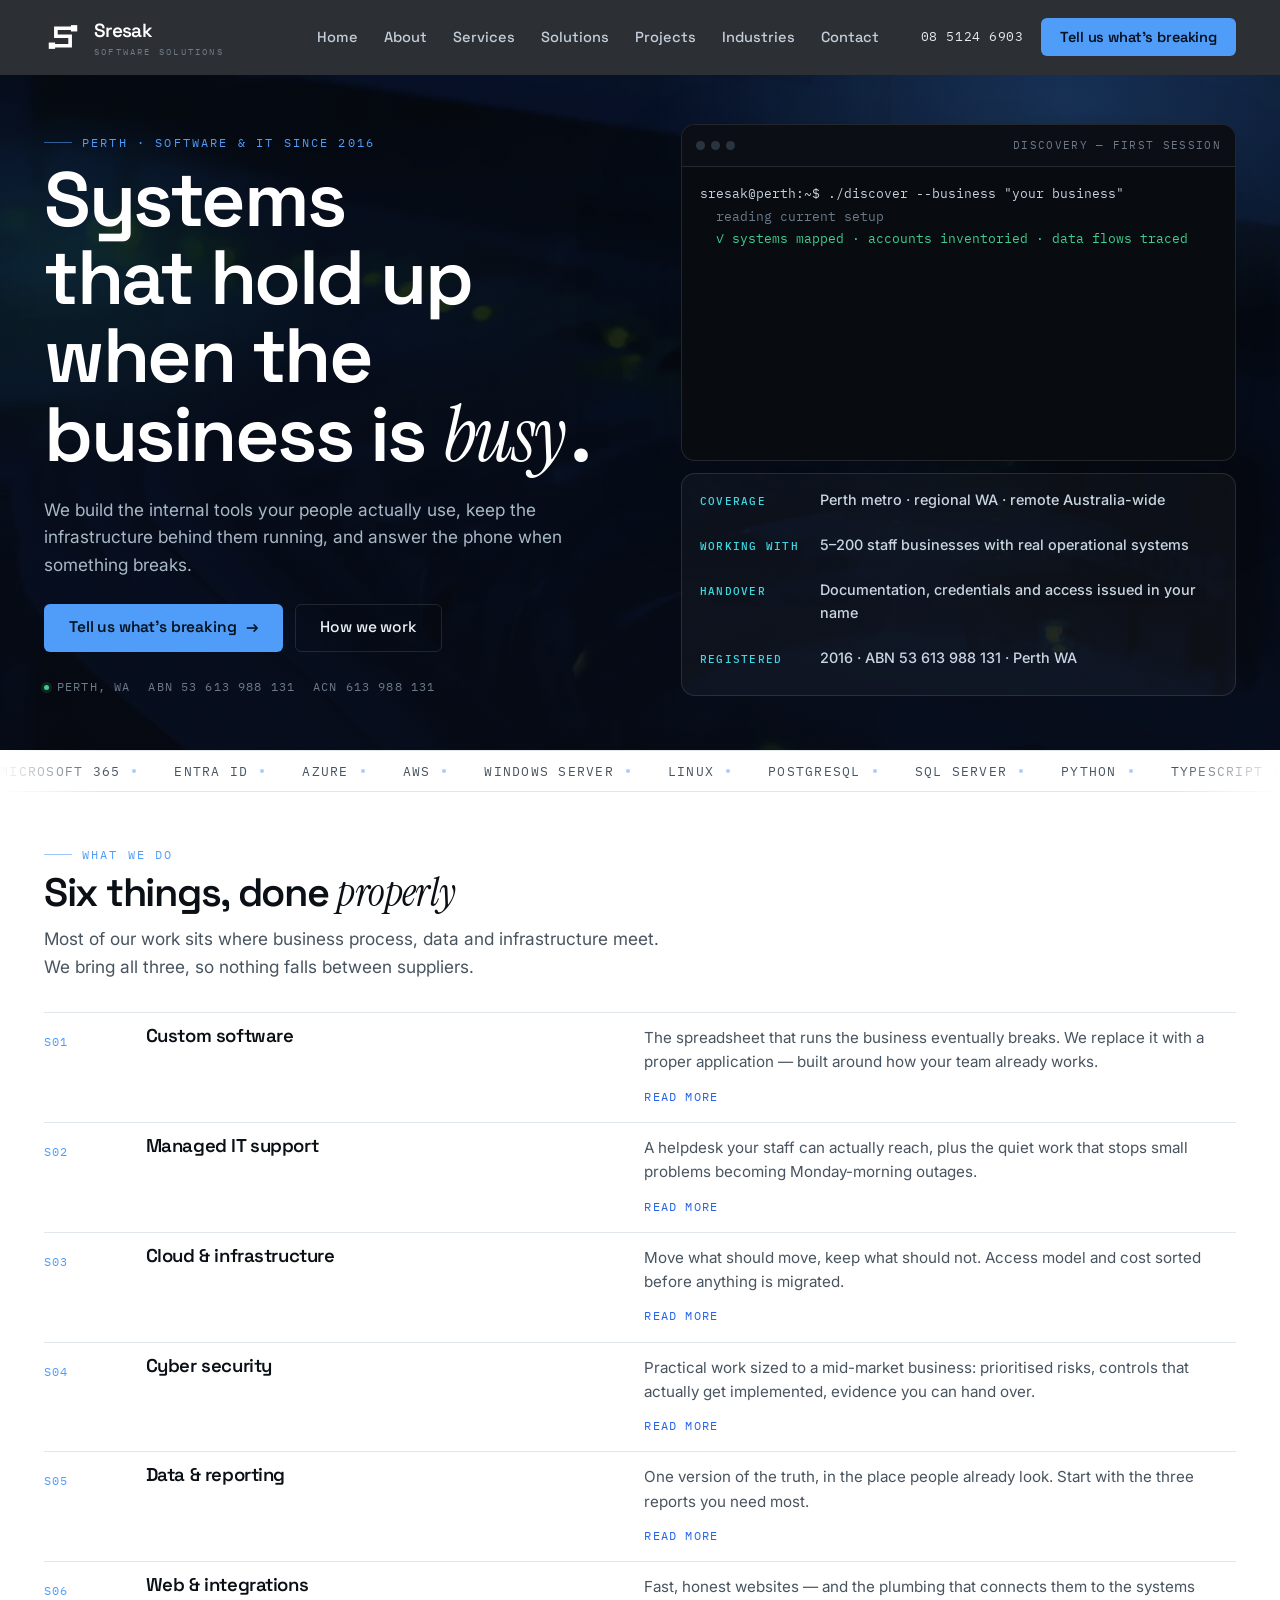
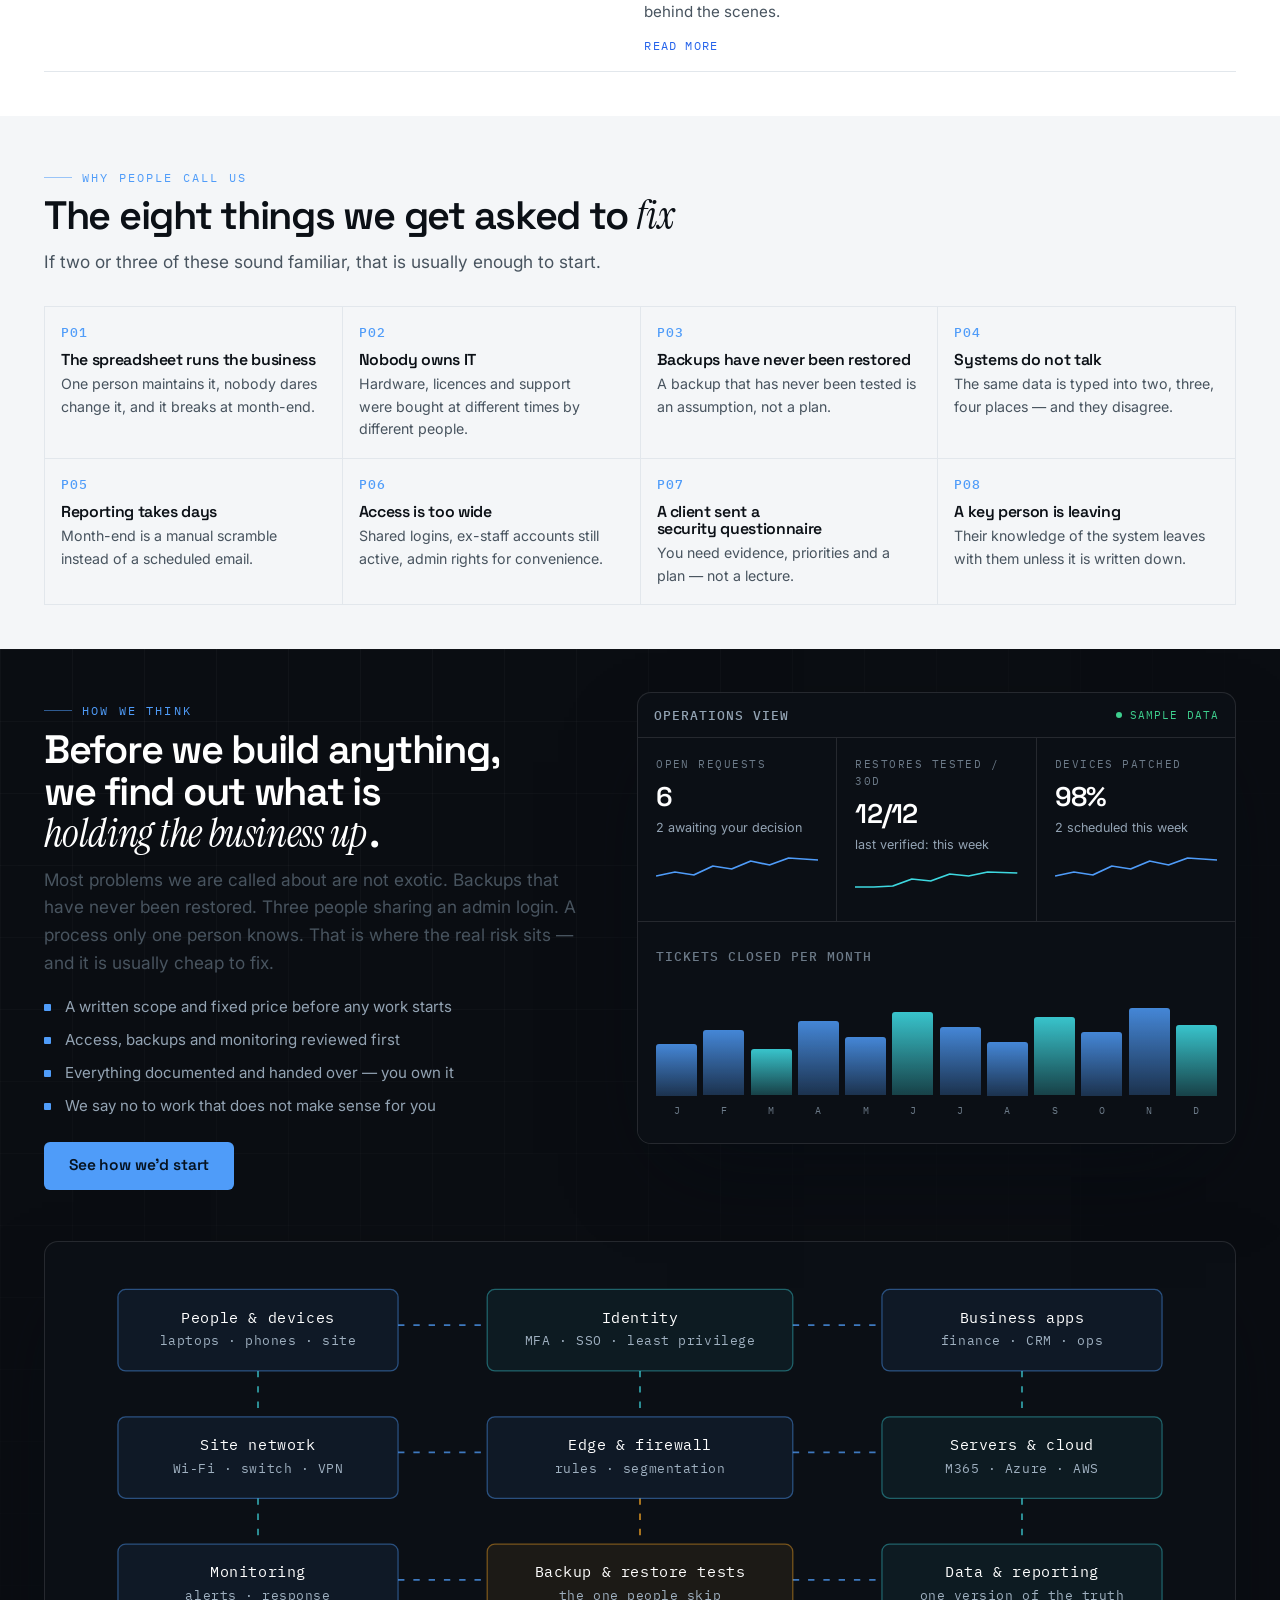
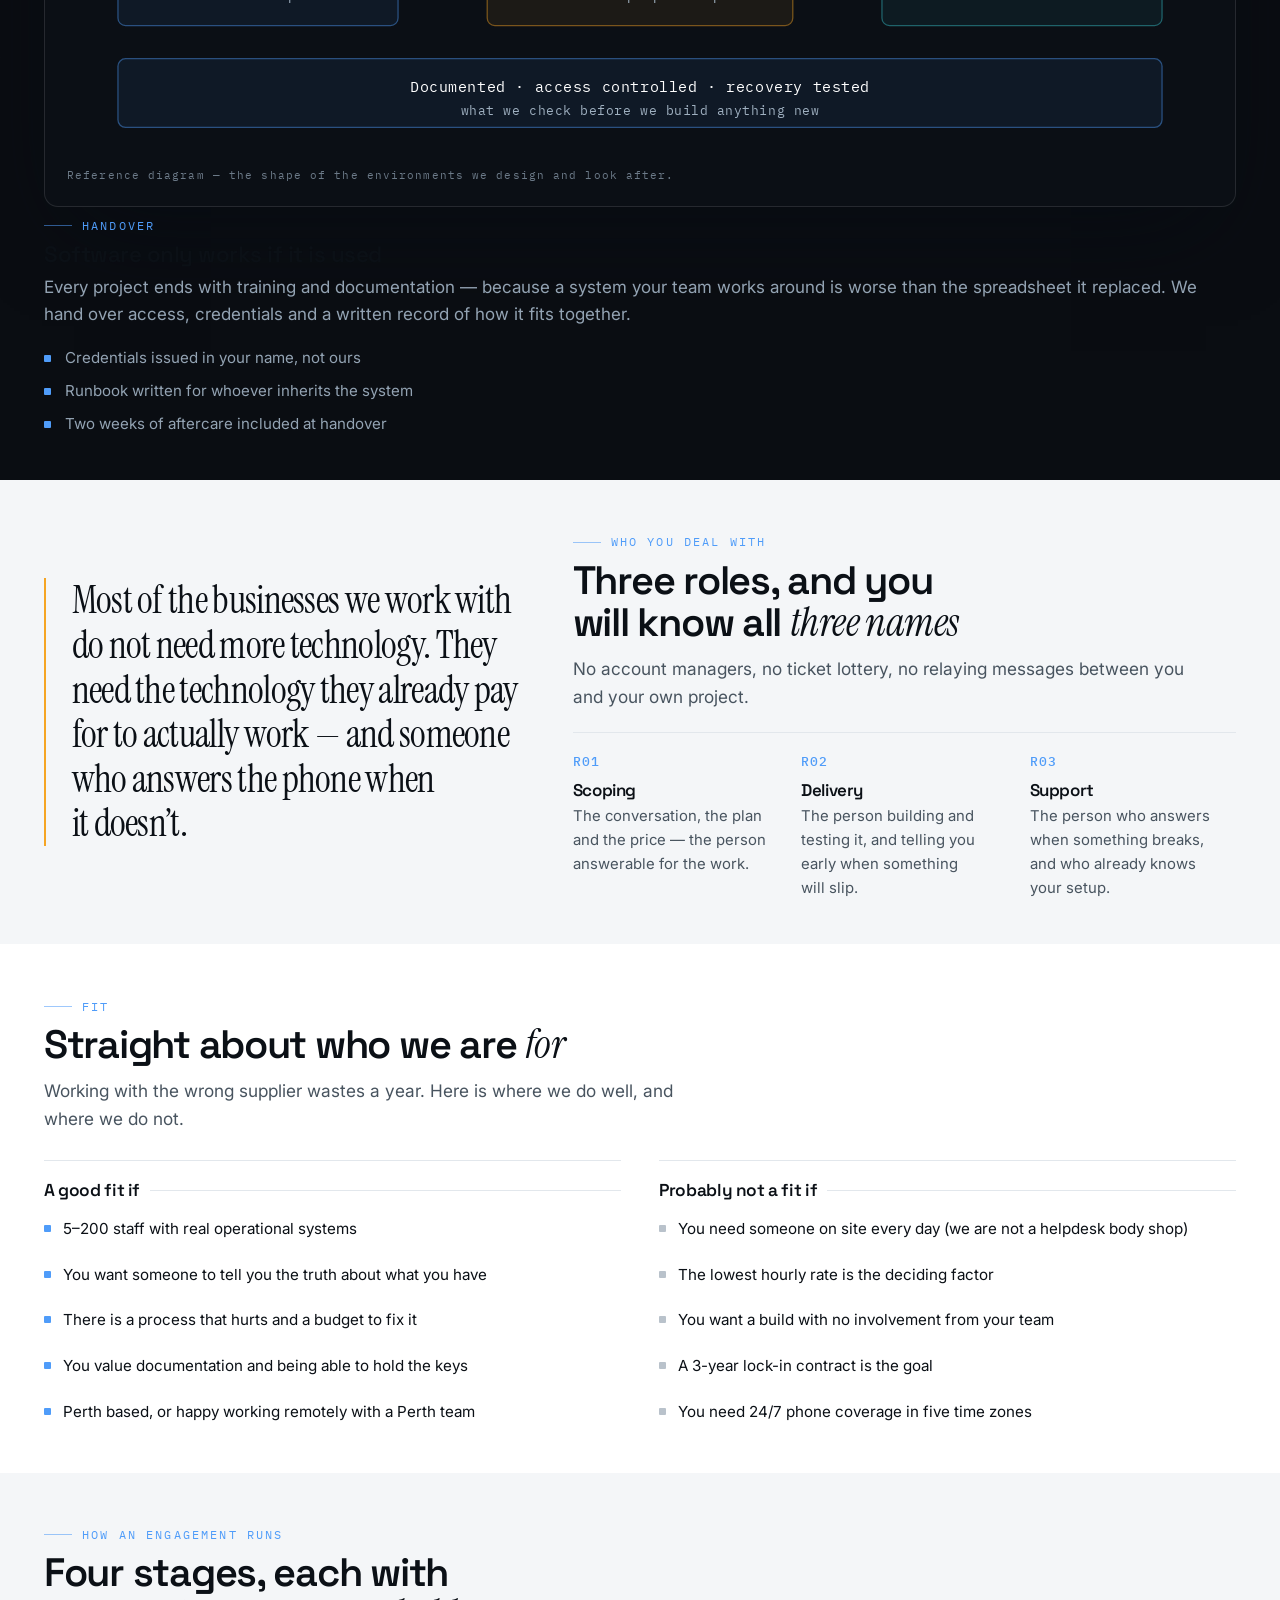
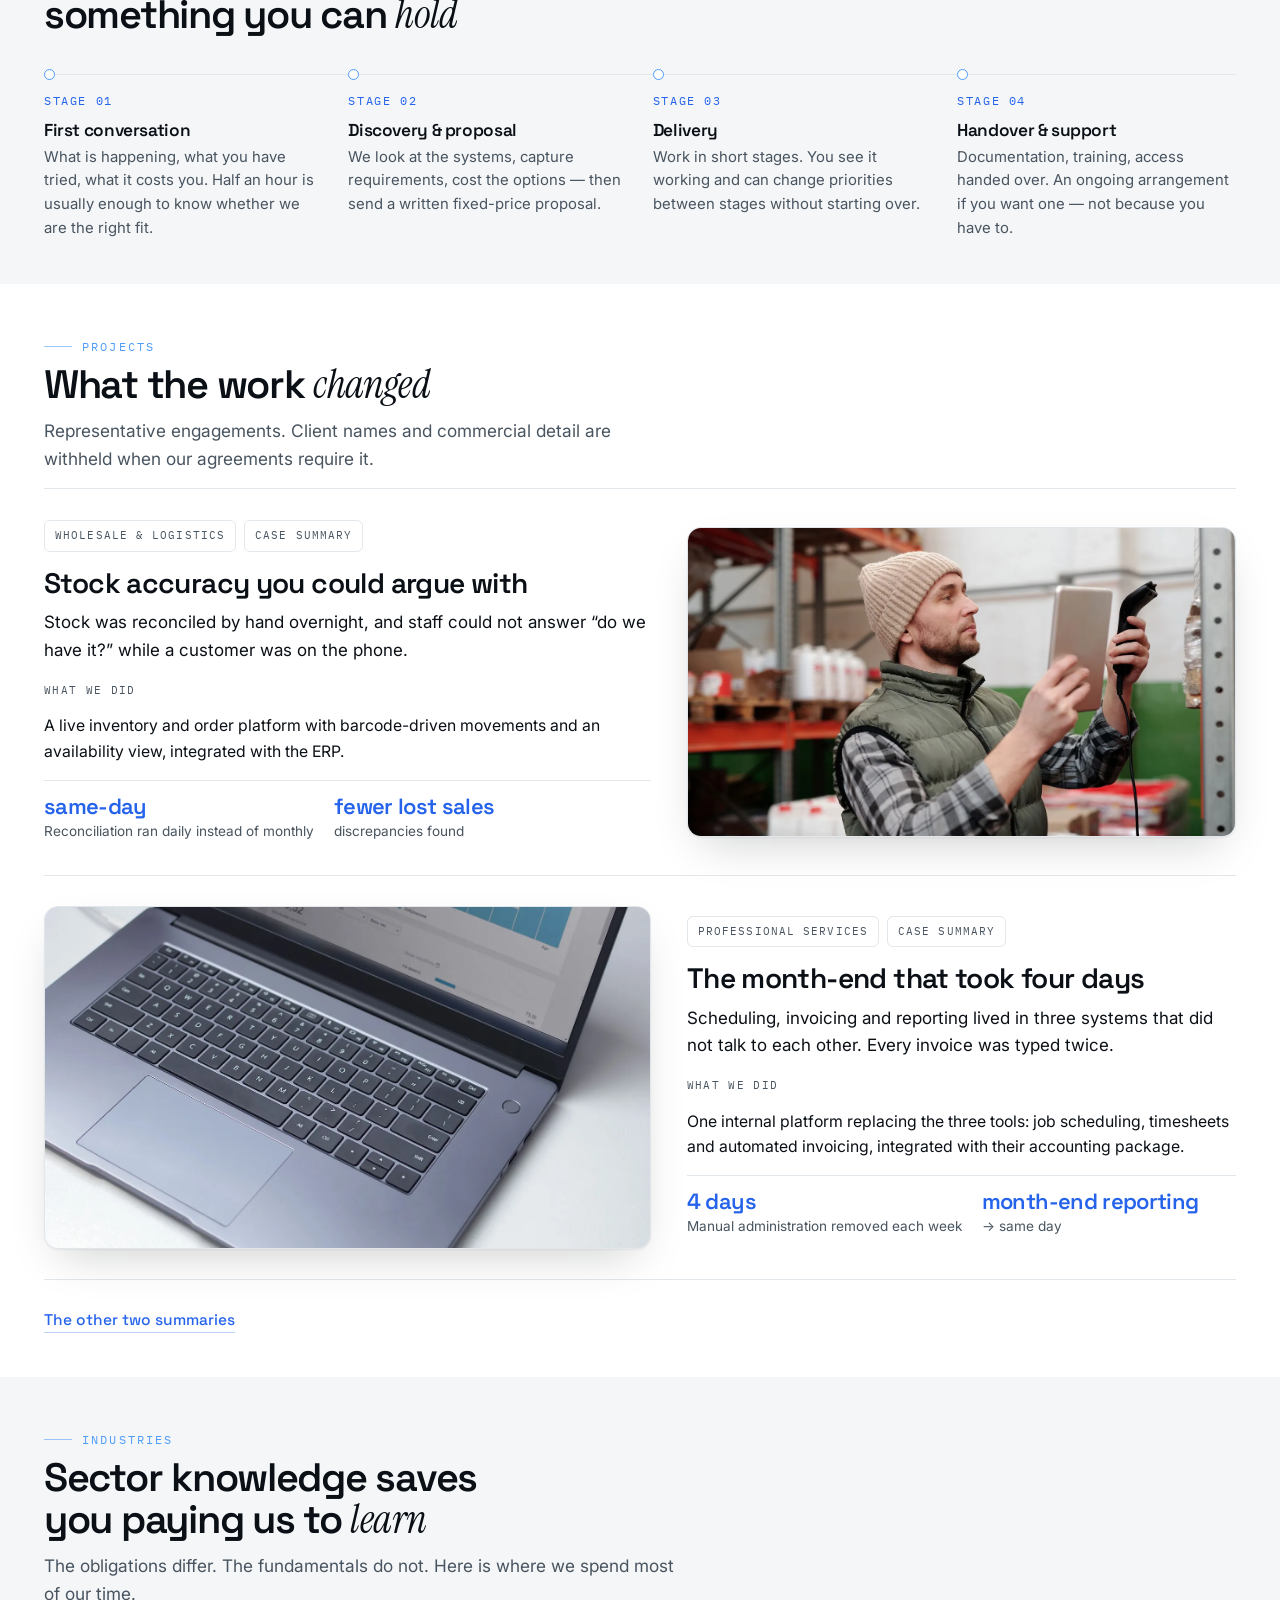
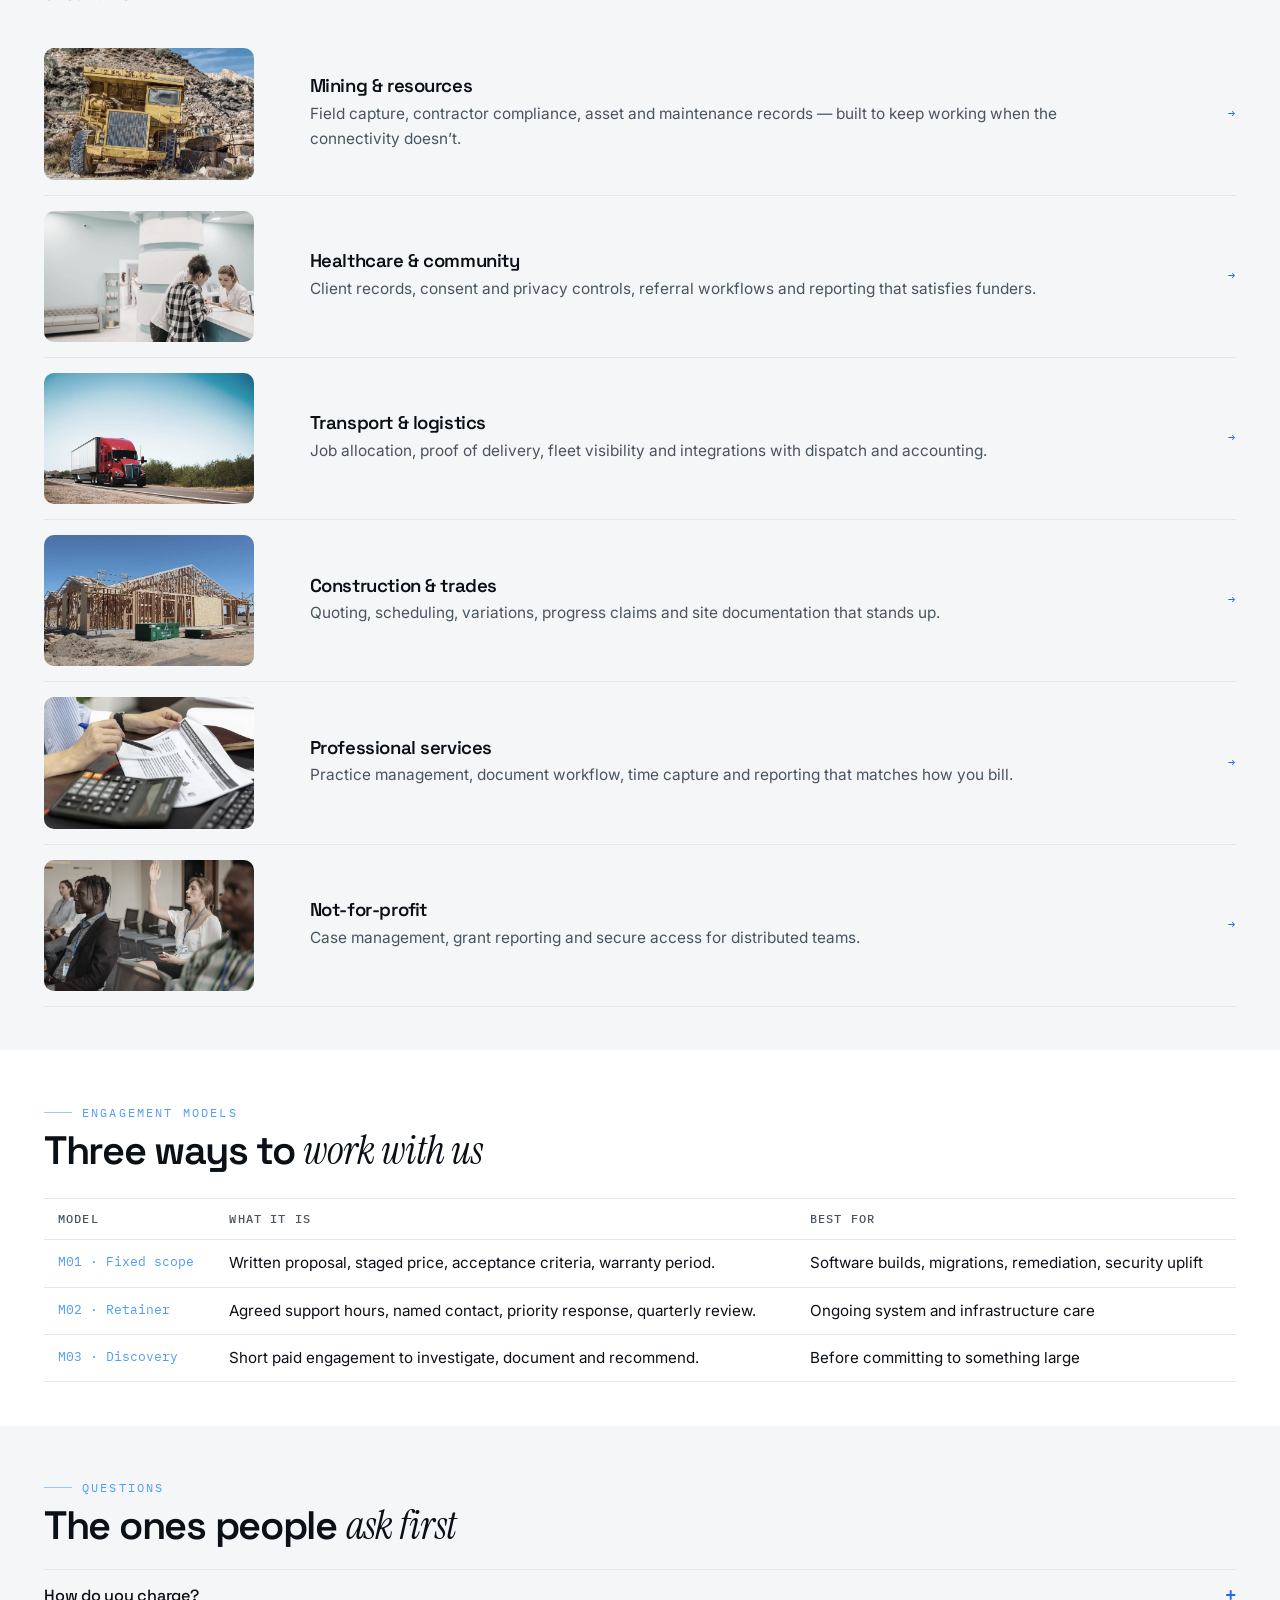
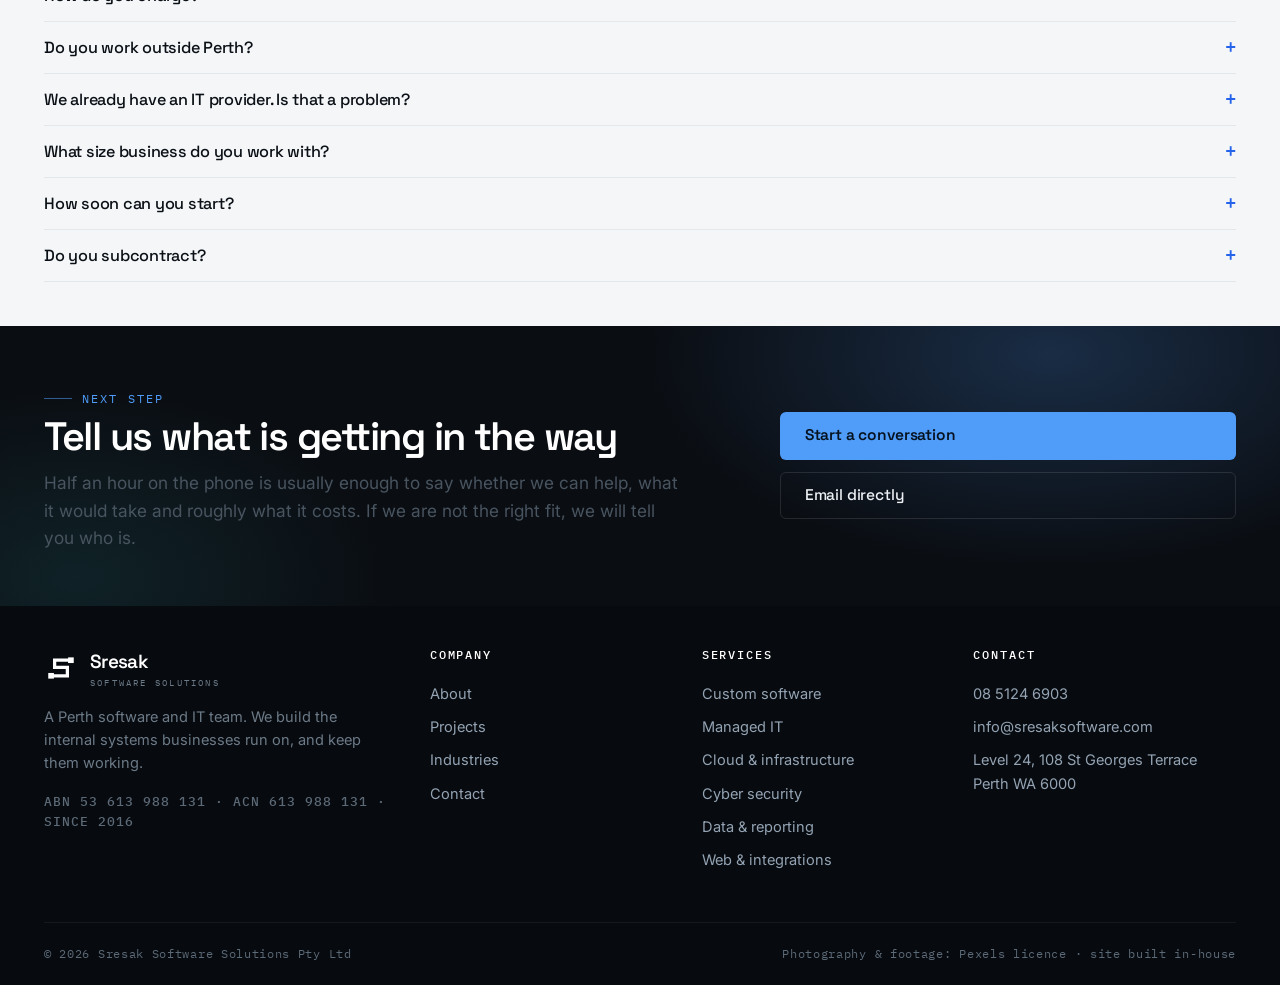
==== index.html @ f8604630 "v5: no repeated photography anywhere - 11 new Pexels photos so the Home page has its own set (cases " ====
<!DOCTYPE html>
<html lang="en-AU">
<head>
<meta charset="utf-8">
<meta name="viewport" content="width=device-width,initial-scale=1">
<title>Sresak Software Solutions | Software, IT & Cloud for Perth Businesses</title>
<meta name="description" content="Perth software and IT team. We build the internal tools businesses actually use, keep the infrastructure behind them running, and answer the phone when it breaks.">
<link rel="canonical" href="https://sresaksoftware.com/">
<meta name="theme-color" content="#0A0D12">
<meta property="og:type" content="website">
<meta property="og:site_name" content="Sresak Software Solutions">
<meta property="og:title" content="Sresak Software Solutions | Software, IT & Cloud for Perth Businesses">
<meta property="og:description" content="Perth software and IT team. We build the internal tools businesses actually use, keep the infrastructure behind them running, and answer the phone when it breaks.">
<meta property="og:url" content="https://sresaksoftware.com/">
<meta property="og:image" content="https://sresaksoftware.com/assets/img/hero.jpg">
<meta name="twitter:card" content="summary_large_image">
<link rel="icon" href="/favicon.svg" type="image/svg+xml">
<link rel="apple-touch-icon" href="/favicon.svg">
<noscript><style>.reveal{opacity:1!important;transform:none!important}</style></noscript>
<link rel="preconnect" href="https://fonts.googleapis.com">
<link rel="preconnect" href="https://fonts.gstatic.com" crossorigin>
<link href="https://fonts.googleapis.com/css2?family=Instrument+Serif:ital@0;1&family=Space+Grotesk:wght@500;600&family=Inter:wght@400;500;600&family=IBM+Plex+Mono:wght@400;500&display=swap" rel="stylesheet">
<link rel="stylesheet" href="/assets/css/site.css">
<script type="application/ld+json">
{"@context":"https://schema.org","@type":"ProfessionalService","name":"Sresak Software Solutions","url":"https://sresaksoftware.com",
"email":"info@sresaksoftware.com","telephone":"+61851246903","areaServed":"Perth, Western Australia",
"address":{"@type":"PostalAddress","streetAddress":"Level 24, 108 St Georges Terrace","addressLocality":"Perth",
"addressRegion":"WA","postalCode":"6000","addressCountry":"AU"},
"identifier":"ABN 53 613 988 131","foundingDate":"2016","description":"Perth software and IT team. We build the internal tools businesses actually use, keep the infrastructure behind them running, and answer the phone when it breaks."}
</script>
</head>
<body>
<a class="skip" href="#main">Skip to content</a>
<header class="hdr">
  <div class="wrap hdr__bar">
    <a class="brand" href="/" aria-label="Sresak Software Solutions — home">
      <svg width="38" height="38" viewBox="0 0 48 48" aria-hidden="true" class="" style="color:#fff" xmlns="http://www.w3.org/2000/svg"><path d="M38 13H15V23H33V35H10" fill="none" stroke="currentColor" stroke-width="4.6" stroke-linecap="square"/><rect x="34" y="9" width="8" height="8" fill="currentColor"/><rect x="6" y="31" width="8" height="8" fill="currentColor"/></svg>
      <span class="brand__words"><span class="brand__name">Sresak</span><span class="brand__tag">SOFTWARE&nbsp;SOLUTIONS</span></span>
    </a>
    <nav class="nav" aria-label="Primary">
      <a href="/index.html">Home</a><a href="/about.html">About</a><a href="/services.html">Services</a><a href="/solutions.html">Solutions</a><a href="/projects.html">Projects</a><a href="/industries.html">Industries</a><a href="/contact.html">Contact</a>
    </nav>
    <div class="hdr__cta">
      <a class="hdr__phone" href="tel:+61851246903">08 5124 6903</a>
      <a class="btn btn--primary btn--sm" href="/contact.html">Tell us what's breaking</a>
      <button class="burger" type="button" aria-label="Menu" aria-expanded="false"><i></i></button>
    </div>
  </div>
</header>
<div class="drawer" aria-label="Mobile menu">
  <a href="/index.html">Home<span>→</span></a><a href="/about.html">About<span>→</span></a><a href="/services.html">Services<span>→</span></a><a href="/solutions.html">Solutions<span>→</span></a><a href="/projects.html">Projects<span>→</span></a><a href="/industries.html">Industries<span>→</span></a><a href="/contact.html">Contact<span>→</span></a>
  <a class="btn btn--primary btn--wide" href="tel:+61851246903">Call 08 5124 6903</a>
  <a class="btn btn--darkline btn--wide" href="/contact.html" style="margin-top:10px">Tell us what's breaking</a>
</div>
<main id="main">
<section class="hero hero__grid hero__glow">
  <div class="vbg"><video class="kenburns" autoplay muted loop playsinline preload="metadata"
    poster="/assets/img/hero-rack-poster.webp"><source src="/assets/video/hero-rack.mp4" type="video/mp4"></video></div>
  <div class="wrap hero__in">
    <div>
      <span class="tagline">Perth · software &amp; IT since 2016</span>
      <h1>Systems that hold up when the business is <em>busy</em>.</h1>
      <p class="lead">We build the internal tools your people actually use, keep the infrastructure behind them
      running, and answer the phone when something breaks.</p>
      <div class="btn-row" style="margin-top:26px">
        <a class="btn btn--primary" href="/contact.html">Tell us what&rsquo;s breaking <span class="ar">→</span></a>
        <a class="btn btn--darkline" href="#how">How we work</a>
      </div>
      <div class="hero__facts"><span><i></i>Perth, WA</span><span>ABN 53 613 988 131</span><span>ACN 613 988 131</span></div>
    </div>
    <div class="hero__right">
      <div class="console reveal" aria-label="Example discovery session">
  <div class="console__bar"><span class="console__dots"><i></i><i></i><i></i></span>
    <span class="console__title">discovery — first session</span></div>
  <div class="console__body" id="term"></div>
</div>
      <div class="hero__glance reveal">
        <div><span class="mono">Coverage</span><strong>Perth metro · regional WA · remote Australia-wide</strong></div>
        <div><span class="mono">Working with</span><strong>5–200 staff businesses with real operational systems</strong></div>
        <div><span class="mono">Handover</span><strong>Documentation, credentials and access issued in your name</strong></div>
        <div><span class="mono">Registered</span><strong>2016 · ABN 53 613 988 131 · Perth WA</strong></div>
      </div>
    </div>
  </div>
</section>

<div class="marquee" aria-label="Technologies we work with"><div class="marquee__track"><span>Microsoft 365</span><span>Entra ID</span><span>Azure</span><span>AWS</span><span>Windows Server</span><span>Linux</span><span>PostgreSQL</span><span>SQL Server</span><span>Python</span><span>TypeScript</span><span>React</span><span>Power BI</span><span>Fortinet</span><span>Ubiquiti</span><span>UniFi</span><span>Veeam</span><span>Backblaze</span><span>Docker</span><span>Terraform</span><span>Jira</span><span>GitHub</span><span>Cloudflare</span><span>Microsoft 365</span><span>Entra ID</span><span>Azure</span><span>AWS</span><span>Windows Server</span><span>Linux</span><span>PostgreSQL</span><span>SQL Server</span><span>Python</span><span>TypeScript</span><span>React</span><span>Power BI</span><span>Fortinet</span><span>Ubiquiti</span><span>UniFi</span><span>Veeam</span><span>Backblaze</span><span>Docker</span><span>Terraform</span><span>Jira</span><span>GitHub</span><span>Cloudflare</span></div></div>

<section class="section">
  <div class="wrap">
    <div class="head reveal"><span class="tagline">What we do</span>
      <h2>Six things, done <em>properly</em></h2>
      <p class="lead">Most of our work sits where business process, data and infrastructure meet. We bring all three,
      so nothing falls between suppliers.</p></div>
    <div style="margin-top:32px">
      <div class="rows"><div class="row reveal">
  <div class="row__idx">S01</div>
  <div><h3>Custom software</h3></div>
  <div><p>The spreadsheet that runs the business eventually breaks. We replace it with a proper application — built around how your team already works.</p><a class="row__link" href="/services.html#software">Read more</a></div>
</div><div class="row reveal">
  <div class="row__idx">S02</div>
  <div><h3>Managed IT support</h3></div>
  <div><p>A helpdesk your staff can actually reach, plus the quiet work that stops small problems becoming Monday-morning outages.</p><a class="row__link" href="/services.html#support">Read more</a></div>
</div><div class="row reveal">
  <div class="row__idx">S03</div>
  <div><h3>Cloud &amp; infrastructure</h3></div>
  <div><p>Move what should move, keep what should not. Access model and cost sorted before anything is migrated.</p><a class="row__link" href="/services.html#cloud">Read more</a></div>
</div><div class="row reveal">
  <div class="row__idx">S04</div>
  <div><h3>Cyber security</h3></div>
  <div><p>Practical work sized to a mid-market business: prioritised risks, controls that actually get implemented, evidence you can hand over.</p><a class="row__link" href="/services.html#security">Read more</a></div>
</div><div class="row reveal">
  <div class="row__idx">S05</div>
  <div><h3>Data &amp; reporting</h3></div>
  <div><p>One version of the truth, in the place people already look. Start with the three reports you need most.</p><a class="row__link" href="/services.html#data">Read more</a></div>
</div><div class="row reveal">
  <div class="row__idx">S06</div>
  <div><h3>Web &amp; integrations</h3></div>
  <div><p>Fast, honest websites — and the plumbing that connects them to the systems behind the scenes.</p><a class="row__link" href="/services.html#web">Read more</a></div>
</div></div>
    </div>
  </div>
</section>

<section class="section s-tint">
  <div class="wrap">
    <div class="head reveal"><span class="tagline">Why people call us</span>
      <h2>The eight things we get asked to <em>fix</em></h2>
      <p class="lead">If two or three of these sound familiar, that is usually enough to start.</p></div>
    <div style="margin-top:30px"><div class="tiles"><div class="tile reveal"><span class="mono">P01</span><h3>The spreadsheet runs the business</h3><p>One person maintains it, nobody dares change it, and it breaks at month-end.</p></div><div class="tile reveal"><span class="mono">P02</span><h3>Nobody owns IT</h3><p>Hardware, licences and support were bought at different times by different people.</p></div><div class="tile reveal"><span class="mono">P03</span><h3>Backups have never been restored</h3><p>A backup that has never been tested is an assumption, not a plan.</p></div><div class="tile reveal"><span class="mono">P04</span><h3>Systems do not talk</h3><p>The same data is typed into two, three, four places — and they disagree.</p></div><div class="tile reveal"><span class="mono">P05</span><h3>Reporting takes days</h3><p>Month-end is a manual scramble instead of a scheduled email.</p></div><div class="tile reveal"><span class="mono">P06</span><h3>Access is too wide</h3><p>Shared logins, ex-staff accounts still active, admin rights for convenience.</p></div><div class="tile reveal"><span class="mono">P07</span><h3>A client sent a security questionnaire</h3><p>You need evidence, priorities and a plan — not a lecture.</p></div><div class="tile reveal"><span class="mono">P08</span><h3>A key person is leaving</h3><p>Their knowledge of the system leaves with them unless it is written down.</p></div></div></div>
  </div>
</section>

<section class="section band-tech" id="how">
  <div class="wrap">
    <div class="tech-split">
      <div class="reveal">
        <span class="tagline">How we think</span>
        <h2 style="color:#fff">Before we build anything, we find out what is <em>holding the business up</em>.</h2>
        <p class="lead">Most problems we are called about are not exotic. Backups that have never been restored.
        Three people sharing an admin login. A process only one person knows. That is where the real risk sits —
        and it is usually cheap to fix.</p>
        <ul class="checks"><li><span>A written scope and fixed price before any work starts</span></li><li><span>Access, backups and monitoring reviewed first</span></li><li><span>Everything documented and handed over — you own it</span></li><li><span>We say no to work that does not make sense for you</span></li></ul>
        <div class="btn-row" style="margin-top:24px"><a class="btn btn--primary" href="/solutions.html">See how we&rsquo;d start</a></div>
      </div>
      <div class="dash reveal">
  <div class="dash__bar"><span class="mono" style="color:#93A3B3">Operations view</span>
    <span class="dash__live"><i></i> sample data</span></div>
  <div class="dash__grid">
    <div class="kpi"><em>Open requests</em><b data-count="6" data-dec="0">0</b><small>2 awaiting your decision</small><svg viewBox="0 0 120 34" preserveAspectRatio="none" aria-hidden="true"><polyline fill="none" stroke="#4F9CF9" stroke-width="1.6" points="0,26 14,22 28,25 42,16 56,19 70,11 84,15 98,8 120,10"/></svg></div>
    <div class="kpi"><em>Restores tested / 30d</em><b>12/12</b><small>last verified: this week</small><svg viewBox="0 0 120 34" preserveAspectRatio="none" aria-hidden="true"><polyline fill="none" stroke="#3ED8E0" stroke-width="1.6" points="0,20 14,20 28,19 42,12 56,14 70,7 84,9 98,5 120,6"/></svg></div>
    <div class="kpi"><em>Devices patched</em><b data-count="98" data-dec="0" data-suffix="%">0%</b><small>2 scheduled this week</small><svg viewBox="0 0 120 34" preserveAspectRatio="none" aria-hidden="true"><polyline fill="none" stroke="#4F9CF9" stroke-width="1.6" points="0,26 14,22 28,25 42,16 56,19 70,11 84,15 98,8 120,10"/></svg></div>
  </div>
  <div class="dash__chart">
    <span class="mono" style="color:#6C7A88">Tickets closed per month</span>
    <div class="bars" id="bars"><i style="height:46%;animation-delay:0ms"></i><i style="height:58%;animation-delay:45ms"></i><i style="height:41%;animation-delay:90ms"></i><i style="height:66%;animation-delay:135ms"></i><i style="height:52%;animation-delay:180ms"></i><i style="height:74%;animation-delay:225ms"></i><i style="height:61%;animation-delay:270ms"></i><i style="height:48%;animation-delay:315ms"></i><i style="height:70%;animation-delay:360ms"></i><i style="height:57%;animation-delay:405ms"></i><i style="height:78%;animation-delay:450ms"></i><i style="height:63%;animation-delay:495ms"></i></div>
    <div class="bars-x"><span>J</span><span>F</span><span>M</span><span>A</span><span>M</span><span>J</span><span>J</span><span>A</span><span>S</span><span>O</span><span>N</span><span>D</span></div>
  </div>
</div>
    </div>
    <div class="grid g-2" style="margin-top:clamp(30px,4vw,52px);gap:clamp(20px,3vw,44px);align-items:center">
      <figure class="arch reveal" style="margin:0">
  <svg viewBox="0 0 900 384" role="img" aria-label="Reference architecture">
    <path class="flow" d="M260 48 H330"/><path class="flow" d="M570 48 H640"/><path class="flow" d="M260 148 H330"/><path class="flow" d="M570 148 H640"/><path class="flow" d="M260 248 H330"/><path class="flow" d="M570 248 H640"/><path class="flow alt" d="M150 84 V120"/><path class="flow alt" d="M450 84 V120"/><path class="flow alt" d="M750 84 V120"/><path class="flow alt" d="M150 184 V220"/><path class="flow amber" d="M450 184 V220"/><path class="flow alt" d="M750 184 V220"/><g class=""><rect x="40" y="20" width="220" height="64" rx="6"/><text class="ttl" x="150.0" y="46" text-anchor="middle">People &amp; devices</text><text x="150.0" y="64" text-anchor="middle">laptops · phones · site</text></g><g class="alt"><rect x="330" y="20" width="240" height="64" rx="6"/><text class="ttl" x="450.0" y="46" text-anchor="middle">Identity</text><text x="450.0" y="64" text-anchor="middle">MFA · SSO · least privilege</text></g><g class=""><rect x="640" y="20" width="220" height="64" rx="6"/><text class="ttl" x="750.0" y="46" text-anchor="middle">Business apps</text><text x="750.0" y="64" text-anchor="middle">finance · CRM · ops</text></g><g class=""><rect x="40" y="120" width="220" height="64" rx="6"/><text class="ttl" x="150.0" y="146" text-anchor="middle">Site network</text><text x="150.0" y="164" text-anchor="middle">Wi-Fi · switch · VPN</text></g><g class=""><rect x="330" y="120" width="240" height="64" rx="6"/><text class="ttl" x="450.0" y="146" text-anchor="middle">Edge &amp; firewall</text><text x="450.0" y="164" text-anchor="middle">rules · segmentation</text></g><g class="alt"><rect x="640" y="120" width="220" height="64" rx="6"/><text class="ttl" x="750.0" y="146" text-anchor="middle">Servers &amp; cloud</text><text x="750.0" y="164" text-anchor="middle">M365 · Azure · AWS</text></g><g class=""><rect x="40" y="220" width="220" height="64" rx="6"/><text class="ttl" x="150.0" y="246" text-anchor="middle">Monitoring</text><text x="150.0" y="264" text-anchor="middle">alerts · response</text></g><g class="amber"><rect x="330" y="220" width="240" height="64" rx="6"/><text class="ttl" x="450.0" y="246" text-anchor="middle">Backup &amp; restore tests</text><text x="450.0" y="264" text-anchor="middle">the one people skip</text></g><g class="alt"><rect x="640" y="220" width="220" height="64" rx="6"/><text class="ttl" x="750.0" y="246" text-anchor="middle">Data &amp; reporting</text><text x="750.0" y="264" text-anchor="middle">one version of the truth</text></g><g class=""><rect x="40" y="310" width="820" height="54" rx="6"/><text class="ttl" x="450.0" y="336" text-anchor="middle">Documented · access controlled · recovery tested</text><text x="450.0" y="354" text-anchor="middle">what we check before we build anything new</text></g>
  </svg>
  <figcaption>Reference diagram — the shape of the environments we design and look after.</figcaption>
</figure>
      <div class="reveal">
        <span class="tagline">Handover</span>
        <h3 style="font-size:1.4rem">Software only works if it is used</h3>
        <p>Every project ends with training and documentation — because a system your team works around is worse
        than the spreadsheet it replaced. We hand over access, credentials and a written record of how it fits together.</p>
        <ul class="checks">
          <li><span>Credentials issued in your name, not ours</span></li>
          <li><span>Runbook written for whoever inherits the system</span></li>
          <li><span>Two weeks of aftercare included at handover</span></li>
        </ul>
      </div>
    </div>
  </div>
</section>

<section class="section s-tint">
  <div class="wrap human">
    <div class="statement reveal"><p>Most of the businesses we work with do not need more technology. They need the technology they already pay for to actually work — and someone who answers the phone when it doesn&rsquo;t.</p></div>
    <div class="reveal">
      <span class="tagline">Who you deal with</span>
      <h2>Three roles, and you will know all <em>three names</em></h2>
      <p class="lead">No account managers, no ticket lottery, no relaying messages between you and your own project.</p>
      <div style="margin-top:22px"><div class="roles"><div class="role reveal"><div class="mono">R01</div><h3>Scoping</h3><p>The conversation, the plan and the price — the person answerable for the work.</p></div><div class="role reveal"><div class="mono">R02</div><h3>Delivery</h3><p>The person building and testing it, and telling you early when something will slip.</p></div><div class="role reveal"><div class="mono">R03</div><h3>Support</h3><p>The person who answers when something breaks, and who already knows your setup.</p></div></div></div>
    </div>
  </div>
</section>

<section class="section">
  <div class="wrap">
    <div class="head reveal"><span class="tagline">Fit</span>
      <h2>Straight about who we are <em>for</em></h2>
      <p class="lead">Working with the wrong supplier wastes a year. Here is where we do well, and where we do not.</p></div>
    <div style="margin-top:28px"><div class="twolists">
  <div class="fitlist reveal"><h3>A good fit if</h3><ul><li><span>5–200 staff with real operational systems</span></li><li><span>You want someone to tell you the truth about what you have</span></li><li><span>There is a process that hurts and a budget to fix it</span></li><li><span>You value documentation and being able to hold the keys</span></li><li><span>Perth based, or happy working remotely with a Perth team</span></li></ul></div>
  <div class="fitlist fitlist--no reveal"><h3>Probably not a fit if</h3><ul><li><span>You need someone on site every day (we are not a helpdesk body shop)</span></li><li><span>The lowest hourly rate is the deciding factor</span></li><li><span>You want a build with no involvement from your team</span></li><li><span>A 3-year lock-in contract is the goal</span></li><li><span>You need 24/7 phone coverage in five time zones</span></li></ul></div>
</div></div>
  </div>
</section>

<section class="section s-tint">
  <div class="wrap">
    <div class="head reveal"><span class="tagline">How an engagement runs</span>
      <h2>Four stages, each with something you can <em>hold</em></h2></div>
    <div class="tl"><div class="tl__item reveal"><div class="tl__num">STAGE 01</div><h3>First conversation</h3><p>What is happening, what you have tried, what it costs you. Half an hour is usually enough to know whether we are the right fit.</p></div><div class="tl__item reveal"><div class="tl__num">STAGE 02</div><h3>Discovery &amp; proposal</h3><p>We look at the systems, capture requirements, cost the options — then send a written fixed-price proposal.</p></div><div class="tl__item reveal"><div class="tl__num">STAGE 03</div><h3>Delivery</h3><p>Work in short stages. You see it working and can change priorities between stages without starting over.</p></div><div class="tl__item reveal"><div class="tl__num">STAGE 04</div><h3>Handover &amp; support</h3><p>Documentation, training, access handed over. An ongoing arrangement if you want one — not because you have to.</p></div></div>
  </div>
</section>

<section class="section">
  <div class="wrap">
    <div class="head reveal"><span class="tagline">Projects</span>
      <h2>What the work <em>changed</em></h2>
      <p class="lead">Representative engagements. Client names and commercial detail are withheld when our agreements require it.</p></div>
    <div style="margin-top:16px">
      <article class="case  reveal">
        <div>
          <div class="case__meta"><span>Wholesale &amp; logistics</span><span>Case summary</span></div>
          <h3>Stock accuracy you could argue with</h3><p>Stock was reconciled by hand overnight, and staff could not answer &ldquo;do we have it?&rdquo; while a customer was on the phone.</p>
          <dl><dt>What we did</dt><dd>A live inventory and order platform with barcode-driven movements and an availability view, integrated with the ERP.</dd></dl>
          <div class="case__outcome"><div><b>same-day</b><span>Reconciliation ran daily instead of monthly</span></div><div><b>fewer lost sales</b><span>discrepancies found</span></div></div>
        </div>
        <div class="case__media shot shot--wide"><img src="/assets/img/home-case-1.webp" alt="Wholesale &amp; logistics" loading="lazy" decoding="async"></div>
      </article><article class="case case--flip reveal">
        <div>
          <div class="case__meta"><span>Professional services</span><span>Case summary</span></div>
          <h3>The month-end that took four days</h3><p>Scheduling, invoicing and reporting lived in three systems that did not talk to each other. Every invoice was typed twice.</p>
          <dl><dt>What we did</dt><dd>One internal platform replacing the three tools: job scheduling, timesheets and automated invoicing, integrated with their accounting package.</dd></dl>
          <div class="case__outcome"><div><b>4 days</b><span>Manual administration removed each week</span></div><div><b>month-end reporting</b><span>→ same day</span></div></div>
        </div>
        <div class="case__media shot shot--wide"><img src="/assets/img/home-case-2.webp" alt="Professional services" loading="lazy" decoding="async"></div>
      </article>
    </div>
    <div style="margin-top:26px"><a class="tlink" href="/projects.html">The other two summaries</a></div>
  </div>
</section>

<section class="section s-tint">
  <div class="wrap">
    <div class="head reveal"><span class="tagline">Industries</span>
      <h2>Sector knowledge saves you paying us to <em>learn</em></h2>
      <p class="lead">The obligations differ. The fundamentals do not. Here is where we spend most of our time.</p></div>
    <div style="margin-top:26px">
      <a class="indrow reveal" href="/industries.html">
        <img src="/assets/img/home-ind-mining.webp" alt="Mining &amp; resources" loading="lazy" decoding="async">
        <div><h3>Mining &amp; resources</h3><p>Field capture, contractor compliance, asset and maintenance records — built to keep working when the connectivity doesn&rsquo;t.</p></div>
        <span class="indrow__go">→</span></a><a class="indrow reveal" href="/industries.html">
        <img src="/assets/img/home-ind-health.webp" alt="Healthcare &amp; community" loading="lazy" decoding="async">
        <div><h3>Healthcare &amp; community</h3><p>Client records, consent and privacy controls, referral workflows and reporting that satisfies funders.</p></div>
        <span class="indrow__go">→</span></a><a class="indrow reveal" href="/industries.html">
        <img src="/assets/img/home-ind-logistics.webp" alt="Transport &amp; logistics" loading="lazy" decoding="async">
        <div><h3>Transport &amp; logistics</h3><p>Job allocation, proof of delivery, fleet visibility and integrations with dispatch and accounting.</p></div>
        <span class="indrow__go">→</span></a><a class="indrow reveal" href="/industries.html">
        <img src="/assets/img/home-ind-build.webp" alt="Construction &amp; trades" loading="lazy" decoding="async">
        <div><h3>Construction &amp; trades</h3><p>Quoting, scheduling, variations, progress claims and site documentation that stands up.</p></div>
        <span class="indrow__go">→</span></a><a class="indrow reveal" href="/industries.html">
        <img src="/assets/img/home-ind-prof.webp" alt="Professional services" loading="lazy" decoding="async">
        <div><h3>Professional services</h3><p>Practice management, document workflow, time capture and reporting that matches how you bill.</p></div>
        <span class="indrow__go">→</span></a><a class="indrow reveal" href="/industries.html">
        <img src="/assets/img/home-ind-nfp.webp" alt="Not-for-profit" loading="lazy" decoding="async">
        <div><h3>Not-for-profit</h3><p>Case management, grant reporting and secure access for distributed teams.</p></div>
        <span class="indrow__go">→</span></a>
    </div>
  </div>
</section>

<section class="section">
  <div class="wrap">
    <div class="head reveal"><span class="tagline">Engagement models</span>
      <h2>Three ways to <em>work with us</em></h2></div>
    <div style="margin-top:26px">
      <div class="tablewrap"><table class="dtable"><thead><tr><th>Model</th><th>What it is</th><th>Best for</th></tr></thead><tbody><tr><td>M01 · Fixed scope</td><td>Written proposal, staged price, acceptance criteria, warranty period.</td><td>Software builds, migrations, remediation, security uplift</td></tr><tr><td>M02 · Retainer</td><td>Agreed support hours, named contact, priority response, quarterly review.</td><td>Ongoing system and infrastructure care</td></tr><tr><td>M03 · Discovery</td><td>Short paid engagement to investigate, document and recommend.</td><td>Before committing to something large</td></tr></tbody></table></div>
    </div>
  </div>
</section>

<section class="section s-tint">
  <div class="wrap">
    <div class="head reveal"><span class="tagline">Questions</span><h2>The ones people <em>ask first</em></h2></div>
    <div style="margin-top:22px"><div class="faq"><details class="acc reveal"><summary>How do you charge?</summary><div class="acc__body">Fixed-scope projects are quoted in writing after a discovery conversation — sometimes free, sometimes a small paid assessment if the environment needs real investigation. Ongoing support is a monthly retainer sized on users and devices.</div></details><details class="acc reveal"><summary>Do you work outside Perth?</summary><div class="acc__body">Yes. We are based in Perth and most clients are in WA, but we support remote teams across Australia and work remotely by default.</div></details><details class="acc reveal"><summary>We already have an IT provider. Is that a problem?</summary><div class="acc__body">Usually not. A lot of our work is project-based alongside an existing provider — software, a cloud migration, a security uplift, reporting — without touching your support arrangement.</div></details><details class="acc reveal"><summary>What size business do you work with?</summary><div class="acc__body">Generally 5 to 200 staff. Big enough to have real systems and obligations, small enough that we can talk to the people who decide.</div></details><details class="acc reveal"><summary>How soon can you start?</summary><div class="acc__body">Discovery within one to two weeks. Delivery dates are confirmed in the proposal, not guessed at on the phone.</div></details><details class="acc reveal"><summary>Do you subcontract?</summary><div class="acc__body">For specialist work — licensed electrical, structural, legal — yes, and we coordinate it so you still have one point of contact.</div></details></div></div>
  </div>
</section>

<section class="cta">
  <div class="wrap cta__in">
    <div class="reveal"><span class="tagline">Next step</span><h2>Tell us what is getting in the way</h2><p class="lead">Half an hour on the phone is usually enough to say whether we can help, what it would take and roughly what it costs. If we are not the right fit, we will tell you who is.</p></div>
    <div class="cta__actions reveal">
      <a class="btn btn--primary" href="/contact.html">Start a conversation</a>
      <a class="btn btn--darkline" href="mailto:info@sresaksoftware.com">Email directly</a>
    </div>
  </div>
</section></main>
<footer class="ftr">
  <div class="wrap">
    <div class="ftr__grid">
      <div>
        <div class="ftr__brand"><svg width="34" height="34" viewBox="0 0 48 48" aria-hidden="true" class="" style="color:#fff" xmlns="http://www.w3.org/2000/svg"><path d="M38 13H15V23H33V35H10" fill="none" stroke="currentColor" stroke-width="4.6" stroke-linecap="square"/><rect x="34" y="9" width="8" height="8" fill="currentColor"/><rect x="6" y="31" width="8" height="8" fill="currentColor"/></svg>
          <span class="brand__words"><span class="brand__name">Sresak</span><span class="brand__tag">SOFTWARE&nbsp;SOLUTIONS</span></span></div>
        <p style="max-width:36ch">A Perth software and IT team. We build the internal systems businesses run on, and keep them working.</p>
        <p class="mono" style="margin-top:14px;color:#5C6A78">ABN 53 613 988 131 · ACN 613 988 131 · SINCE 2016</p>
      </div>
      <div>
        <h4>Company</h4>
        <a href="/about.html">About</a><a href="/projects.html">Projects</a>
        <a href="/industries.html">Industries</a><a href="/contact.html">Contact</a>
      </div>
      <div>
        <h4>Services</h4>
        <a href="/services.html#software">Custom software</a><a href="/services.html#support">Managed IT</a>
        <a href="/services.html#cloud">Cloud &amp; infrastructure</a><a href="/services.html#security">Cyber security</a>
        <a href="/services.html#data">Data &amp; reporting</a><a href="/services.html#web">Web &amp; integrations</a>
      </div>
      <div>
        <h4>Contact</h4>
        <a href="tel:+61851246903">08 5124 6903</a>
        <a href="mailto:info@sresaksoftware.com">info@sresaksoftware.com</a>
        <a href="/contact.html">Level 24, 108 St Georges Terrace<br>Perth WA 6000</a>
      </div>
    </div>
    <div class="ftr__bot">
      <span>© <span id="year">2026</span> Sresak Software Solutions Pty Ltd</span>
      <span>Photography &amp; footage: Pexels licence · site built in-house</span>
    </div>
  </div>
</footer>
<button class="totop" type="button" aria-label="Back to top">↑</button>
<script src="/assets/js/site.js" defer></script>
</body>
</html>
---- assets/css/site.css ----
/* ==========================================================================
   Sresak Software Solutions — site.css  (v2: engineering / editorial)
   Dark technical surfaces, hairline structure, mono labels, real photography.
   No framework, no build step.
   ========================================================================== */

:root{
  /* surfaces */
  --ink:#0A0D12;
  --ink-2:#0E1319;
  --ink-3:#131A22;
  --paper:#FFFFFF;
  --paper-2:#F4F6F8;
  --paper-3:#E9EDF1;
  --line:#E2E7EC;
  --line-dark:rgba(255,255,255,.11);
  --line-dark-2:rgba(255,255,255,.06);

  /* text */
  --t-dark:#0B1016;      /* on light */
  --t-dark-2:#48545F;
  --t-light:#EDF1F5;     /* on dark */
  --t-light-2:#93A3B3;
  --t-light-3:#6C7A88;

  /* accents */
  --blue:#4F9CF9;
  --blue-dk:#2563EB;
  --cyan:#3ED8E0;
  --amber:#F5A524;
  --green:#3ECF8E;
  --grad-tech:linear-gradient(120deg,#4F9CF9,#3ED8E0);

  /* type */
  --f-display:"Instrument Serif","Iowan Old Style",Georgia,serif;
  --f-head:"Space Grotesk",system-ui,-apple-system,"Segoe UI",sans-serif;
  --f-body:"Inter",system-ui,-apple-system,"Segoe UI",Roboto,sans-serif;
  --f-mono:"IBM Plex Mono",ui-monospace,SFMono-Regular,Menlo,monospace;

  /* type scale — deliberately wide so sections read differently from each other */
  --fs-display:clamp(2.6rem,6vw,4.9rem);
  --fs-h1:clamp(2.05rem,4.2vw,3.25rem);
  --fs-h2:clamp(1.7rem,3.1vw,2.6rem);
  --fs-h3:clamp(1.12rem,1.45vw,1.36rem);
  --fs-lede:clamp(1.06rem,1.35vw,1.28rem);
  --fs-body:clamp(15.5px,.3vw + 15px,17px);
  --fs-sm:14.6px;

  /* layout */
  --wrap:1200px;
  --pad:clamp(20px,5vw,44px);
  --r-xs:6px; --r:10px; --r-md:14px; --r-lg:20px;
  --ease:cubic-bezier(.22,.68,.36,1);
  --shadow:0 1px 2px rgba(10,13,18,.05),0 18px 44px -16px rgba(10,13,18,.22);
  --shadow-lg:0 40px 90px -30px rgba(5,10,18,.6);
}

*,*::before,*::after{box-sizing:border-box}
html{scroll-behavior:smooth;-webkit-text-size-adjust:100%}
body{
  margin:0;background:var(--paper);color:var(--t-dark);
  font:400 clamp(15.5px,.3vw + 15px,17px)/1.68 var(--f-body);
  -webkit-font-smoothing:antialiased;overflow-x:hidden;
}
img,svg,video{max-width:100%;height:auto;display:block}
a{color:inherit}
h1,h2,h3,h4{font-family:var(--f-head);color:var(--t-dark);line-height:1.08;letter-spacing:-.032em;
  margin:0 0 .34em;font-weight:600;text-wrap:balance}
h1{font-size:var(--fs-display);line-height:1.02}
h2{font-size:var(--fs-h2);line-height:1.08}
h3{font-size:var(--fs-h3);letter-spacing:-.022em}
h4{font-size:1.02rem}
/* serif italic accent inside headings — the contrast that stops the page reading flat */
h1 em,h2 em,h3 em{font-family:var(--f-display);font-style:italic;font-weight:400;
  letter-spacing:-.015em;padding-right:.06em;color:inherit}
.phero h1{font-size:var(--fs-h1)}
p{margin:0 0 1.05em;text-wrap:pretty}
p:last-child{margin-bottom:0}
ul{margin:0 0 1em;padding-left:1.05em}
li{margin:.34em 0}
strong{font-weight:600;color:inherit}
hr{border:0;border-top:1px solid var(--line);margin:0}

/* ---------------------------------------------------------------- helpers */
.wrap{width:min(var(--wrap),100% - var(--pad)*2);margin-inline:auto}
.section{padding:clamp(42px,4.6vw,68px) 0;position:relative}
.section--tight{padding:clamp(30px,3.4vw,50px) 0}
.s-light{background:var(--paper)}
.s-tint{background:var(--paper-2)}
.s-dark{background:var(--ink);color:var(--t-light-2)}
.s-dark h1,.s-dark h2,.s-dark h3,.s-dark h4,.s-dark strong{color:var(--t-light)}
.s-dark p{color:var(--t-light-2)}
.grid-bg{position:relative;isolation:isolate}
.grid-bg::before{content:"";position:absolute;inset:0;z-index:-1;opacity:.5;
  background-image:linear-gradient(var(--line-dark-2) 1px,transparent 1px),
                   linear-gradient(90deg,var(--line-dark-2) 1px,transparent 1px);
  background-size:64px 64px;
  -webkit-mask-image:radial-gradient(120% 90% at 50% 0%,#000 20%,transparent 78%);
          mask-image:radial-gradient(120% 90% at 50% 0%,#000 20%,transparent 78%)}
.glow::after{content:"";position:absolute;inset:0;z-index:-1;pointer-events:none;
  background:radial-gradient(760px 420px at 78% -6%,rgba(79,156,249,.20),transparent 62%),
             radial-gradient(520px 320px at 8% 8%,rgba(62,216,224,.10),transparent 60%)}
.mono{font-family:var(--f-mono);font-weight:500;font-size:12.5px;letter-spacing:.08em;text-transform:uppercase}
.mono--wide{letter-spacing:.18em}
.mono--amber{color:var(--amber)}
.mono--blue{color:var(--blue)}
.tagline{display:inline-flex;align-items:center;gap:10px;font-family:var(--f-mono);font-size:12px;
  letter-spacing:.18em;text-transform:uppercase;color:var(--blue);margin-bottom:12px}
.tagline::before{content:"";width:28px;height:1px;background:currentColor;opacity:.55}
.s-dark .tagline{color:var(--cyan)}
.lead{font-size:var(--fs-lede);line-height:1.6;color:var(--t-dark-2);max-width:62ch}
.s-dark .lead{color:var(--t-light-2)}
/* display serif for statement ledes */
.lead--serif{font-family:var(--f-display);font-size:clamp(1.35rem,2.3vw,1.95rem);line-height:1.28;
  letter-spacing:-.015em;color:var(--t-dark)}
.s-dark .lead{color:var(--t-light-2)}
.head{max-width:74ch}
.head--center{margin-inline:auto;text-align:center}
.hair{border-top:1px solid var(--line);margin:0}
.s-dark .hair{border-color:var(--line-dark)}
.center{text-align:center}
.nowrap{white-space:nowrap}
.tnum{font-variant-numeric:tabular-nums}
::selection{background:rgba(79,156,249,.28)}
.sr{position:absolute;width:1px;height:1px;overflow:hidden;clip:rect(0 0 0 0)}
.skip{position:absolute;left:-9999px;top:0;background:#fff;color:#000;padding:12px 18px;z-index:200;border-radius:0 0 var(--r) 0}
.skip:focus{left:0}

/* ---------------------------------------------------------------- buttons */
.btn{display:inline-flex;align-items:center;gap:10px;font:500 15.5px/1 var(--f-head);letter-spacing:-.01em;
  padding:15px 24px;border-radius:var(--r-xs);border:1px solid transparent;cursor:pointer;text-decoration:none;
  transition:background .2s var(--ease),color .2s var(--ease),border-color .2s var(--ease),transform .2s var(--ease)}
.btn--primary{background:var(--blue);color:#06121F;font-weight:600}
.btn--primary:hover{background:#7db4fb;transform:translateY(-1px)}
.btn--darkline{background:transparent;color:var(--t-light);border-color:var(--line-dark)}
.btn--darkline:hover{background:rgba(255,255,255,.06);border-color:rgba(255,255,255,.28)}
.btn--line{background:transparent;color:var(--t-dark);border-color:var(--line)}
.btn--line:hover{border-color:var(--t-dark);transform:translateY(-1px)}
.btn--ghost{background:var(--paper-2);color:var(--t-dark);border-color:transparent}
.btn--ghost:hover{background:var(--paper-3)}
.btn--amber{background:var(--amber);color:#1B1206;font-weight:600}
.btn--amber:hover{background:#ffbb4d}
.btn--sm{padding:11px 18px;font-size:14.5px}
.btn--wide{width:100%;justify-content:center}
.btn .ar{transition:transform .25s var(--ease)}
.btn:hover .ar{transform:translateX(3px)}
.btn-row{display:flex;gap:12px;flex-wrap:wrap;align-items:center}
.tlink{display:inline-flex;align-items:center;gap:8px;font:500 15.5px var(--f-head);color:var(--blue-dk);
  text-decoration:none;border-bottom:1px solid rgba(37,99,235,.3);padding-bottom:2px}
.s-dark .tlink{color:var(--cyan);border-color:rgba(62,216,224,.35)}
.tlink:hover{border-color:currentColor}

/* ---------------------------------------------------------------- header */
.hdr{position:sticky;top:0;z-index:90;background:rgba(10,13,18,.86);backdrop-filter:blur(14px) saturate(1.3);
  border-bottom:1px solid transparent;transition:border-color .25s,background .25s}
.hdr.is-stuck{border-color:var(--line-dark);background:rgba(10,13,18,.95)}
.hdr__bar{display:flex;align-items:center;gap:28px;min-height:74px}
.brand{display:flex;align-items:center;gap:12px;text-decoration:none;margin-right:auto;color:var(--t-light)}
.brand svg{flex:none}
.brand__words{display:flex;flex-direction:column;line-height:1}
.brand__name{font:600 19px var(--f-head);letter-spacing:-.035em;color:#fff}
.brand__tag{font-family:var(--f-mono);font-size:8.5px;letter-spacing:.26em;color:var(--t-light-3);margin-top:5px}
.nav{display:flex;align-items:center;gap:2px}
.nav a{padding:9px 12px;border-radius:var(--r-xs);text-decoration:none;font:500 14.6px var(--f-head);
  color:#C3CEDA;transition:color .18s,background .18s}
.nav a:hover{color:#fff;background:rgba(255,255,255,.06)}
.nav a[aria-current="page"]{color:#fff}
.nav a[aria-current="page"]::after{content:"";display:block;height:1px;margin-top:5px;background:var(--grad-tech)}
.hdr__cta{display:flex;align-items:center;gap:16px}
.hdr__phone{font-family:var(--f-mono);font-size:13.4px;letter-spacing:.04em;color:#E4EAF0;text-decoration:none;
  padding:9px 2px;border-bottom:1px solid transparent;white-space:nowrap}
.hdr__phone:hover{color:#fff;border-color:var(--cyan)}
@media(max-width:1240px){.hdr__phone{display:none}}
.burger{display:none;width:44px;height:44px;border:1px solid var(--line-dark);background:transparent;border-radius:var(--r-xs);
  cursor:pointer;align-items:center;justify-content:center}
.burger i{display:block;width:18px;height:1.6px;background:#fff;position:relative;transition:.25s var(--ease)}
.burger i::before,.burger i::after{content:"";position:absolute;left:0;width:18px;height:1.6px;background:#fff;transition:.25s var(--ease)}
.burger i::before{top:-6px}.burger i::after{top:6px}
body.nav-open .burger i{background:transparent}
body.nav-open .burger i::before{top:0;transform:rotate(45deg)}
body.nav-open .burger i::after{top:0;transform:rotate(-45deg)}
@media(max-width:1120px){.nav{display:none}.burger{display:inline-flex}.hdr__cta .btn{display:none}}
.drawer{position:fixed;inset:74px 0 0;z-index:85;background:var(--ink);padding:20px var(--pad) 40px;overflow-y:auto;
  transform:translateY(-6px);opacity:0;pointer-events:none;transition:.26s var(--ease)}
body.nav-open .drawer{transform:none;opacity:1;pointer-events:auto}
.drawer a{display:flex;justify-content:space-between;padding:16px 2px;border-bottom:1px solid var(--line-dark);
  text-decoration:none;font:500 18px var(--f-head);color:var(--t-light)}
.drawer a span{color:var(--t-light-3)}
.drawer .btn{margin-top:24px}

/* ---------------------------------------------------------------- hero */
.hero{position:relative;background:var(--ink);color:var(--t-light-2);padding:clamp(48px,6vw,88px) 0 clamp(56px,7vw,96px);
  overflow:hidden;isolation:isolate}
.hero__grid::before{content:"";position:absolute;inset:0;z-index:-2;opacity:.55;
  background-image:linear-gradient(var(--line-dark-2) 1px,transparent 1px),linear-gradient(90deg,var(--line-dark-2) 1px,transparent 1px);
  background-size:72px 72px;
  -webkit-mask-image:radial-gradient(130% 100% at 60% -10%,#000 15%,transparent 80%);
          mask-image:radial-gradient(130% 100% at 60% -10%,#000 15%,transparent 80%)}
.hero__glow::after{content:"";position:absolute;inset:0;z-index:-1;background:
  radial-gradient(680px 380px at 84% 4%,rgba(79,156,249,.22),transparent 62%),
  radial-gradient(460px 300px at 4% 30%,rgba(62,216,224,.10),transparent 60%)}
.hero__in{display:grid;grid-template-columns:1.02fr .98fr;gap:clamp(30px,4.6vw,64px);align-items:center}
@media(max-width:1020px){.hero__in{grid-template-columns:1fr;gap:40px}}
.hero h1{color:#fff;max-width:20ch}
.hero .lead{color:#A9B8C6;max-width:52ch}
.hero__facts{display:flex;flex-wrap:wrap;gap:8px 18px;margin-top:26px;font-family:var(--f-mono);font-size:11.5px;
  letter-spacing:.1em;text-transform:uppercase;color:var(--t-light-3)}
.hero__facts span{display:inline-flex;align-items:center;gap:8px}
.hero__facts i{width:5px;height:5px;border-radius:50%;background:var(--green);box-shadow:0 0 0 3px rgba(62,207,142,.14)}

/* terminal window */
.console{background:#080B10;border:1px solid var(--line-dark);border-radius:var(--r-md);box-shadow:var(--shadow-lg);
  overflow:hidden;font-family:var(--f-mono);font-size:13px;line-height:1.75}
.console__bar{display:flex;align-items:center;gap:10px;padding:11px 14px;border-bottom:1px solid var(--line-dark);background:#0B0F15}
.console__dots{display:flex;gap:6px}
.console__dots i{width:9px;height:9px;border-radius:50%;background:#2A3441}
.console__title{margin-left:auto;font-size:11px;letter-spacing:.12em;color:var(--t-light-3);text-transform:uppercase}
.console__body{padding:16px 18px 20px;min-height:288px;color:#C6D2DE}
.console__body .ln{white-space:pre-wrap;word-break:break-word}
.console__body .p{color:var(--blue)}
.console__body .ok{color:var(--green)}
.console__body .warn{color:var(--amber)}
.console__body .dim{color:#6C7A88}
.console__body .hi{color:#fff}
.cursor{display:inline-block;width:7px;height:14px;background:var(--cyan);vertical-align:-2px;animation:blink 1.15s steps(1) infinite}
@keyframes blink{50%{opacity:0}}
@media(prefers-reduced-motion:reduce){.cursor{animation:none}}

/* page hero (inner pages) */
.phero{position:relative;background:var(--ink);color:var(--t-light-2);padding:clamp(40px,5.4vw,72px) 0 clamp(44px,6vw,80px);
  overflow:hidden;isolation:isolate}
.phero__grid::before{content:"";position:absolute;inset:0;z-index:-2;opacity:.5;
  background-image:linear-gradient(var(--line-dark-2) 1px,transparent 1px),linear-gradient(90deg,var(--line-dark-2) 1px,transparent 1px);
  background-size:72px 72px;-webkit-mask-image:radial-gradient(120% 100% at 70% 0%,#000 10%,transparent 78%);
  mask-image:radial-gradient(120% 100% at 70% 0%,#000 10%,transparent 78%)}
.phero__glow::after{content:"";position:absolute;inset:0;z-index:-1;background:radial-gradient(620px 340px at 88% 0%,rgba(79,156,249,.18),transparent 62%)}
.crumb{display:flex;gap:9px;align-items:center;font-family:var(--f-mono);font-size:11.5px;letter-spacing:.14em;
  text-transform:uppercase;color:var(--t-light-3);margin-bottom:16px}
.crumb a{text-decoration:none;color:var(--t-light-3)}
.crumb a:hover{color:#fff}
.phero h1{color:#fff;max-width:26ch}
.phero .lead{color:#A9B8C6}

/* ---------------------------------------------------------------- structure rows */
.rows{border-top:1px solid var(--line)}
.s-dark .rows{border-color:var(--line-dark)}
.row{display:grid;grid-template-columns:76px minmax(220px,1fr) 1.25fr;gap:clamp(16px,3vw,44px);align-items:start;
  padding:clamp(16px,1.8vw,24px) 0;border-bottom:1px solid var(--line);transition:background .25s var(--ease)}
.s-dark .row{border-color:var(--line-dark)}
.row:hover{background:var(--paper-2)}
.s-dark .row:hover{background:rgba(255,255,255,.03)}
.row__idx{font-family:var(--f-mono);font-size:12px;letter-spacing:.1em;color:var(--blue);padding-top:6px}
.s-dark .row__idx{color:var(--cyan)}
.row h3{margin:0 0 .35em}
.row p{margin:0;color:var(--t-dark-2);font-size:15.6px}
.s-dark .row p{color:var(--t-light-2)}
.row__link{margin-top:12px;display:inline-flex;align-items:center;gap:8px;font-family:var(--f-mono);font-size:12px;
  letter-spacing:.1em;text-transform:uppercase;color:var(--blue-dk);text-decoration:none}
.s-dark .row__link{color:var(--cyan)}
.row__link:hover{text-decoration:underline}
@media(max-width:820px){.row{grid-template-columns:56px 1fr;row-gap:10px}.row__idx{padding-top:4px}}

/* metrics */
.metrics{display:grid;grid-template-columns:repeat(4,1fr);border-top:1px solid var(--line);border-bottom:1px solid var(--line)}
.s-dark .metrics{border-color:var(--line-dark)}
.metric{padding:clamp(22px,2.6vw,34px) clamp(16px,2vw,26px);border-right:1px solid var(--line)}
.s-dark .metric{border-color:var(--line-dark)}
.metric:last-child{border-right:0}
.metric b{display:block;font:600 clamp(1.6rem,2.6vw,2.35rem)/1 var(--f-head);letter-spacing:-.04em;color:var(--t-dark)}
.s-dark .metric b{color:#fff}
.metric span{display:block;margin-top:10px;font-size:14.4px;color:var(--t-dark-2)}
.s-dark .metric span{color:var(--t-light-2)}
@media(max-width:900px){.metrics{grid-template-columns:1fr 1fr}.metric{border-bottom:1px solid var(--line)}
 .metric:nth-child(even){border-right:0}.s-dark .metric{border-color:var(--line-dark)}}

/* ---------------------------------------------------------------- console band */
.band-tech{background:var(--ink);color:var(--t-light-2);position:relative;overflow:hidden;isolation:isolate}
.band-tech::before{content:"";position:absolute;inset:0;z-index:-1;opacity:.5;
  background-image:linear-gradient(var(--line-dark-2) 1px,transparent 1px),linear-gradient(90deg,var(--line-dark-2) 1px,transparent 1px);
  background-size:72px 72px;-webkit-mask-image:radial-gradient(120% 100% at 20% 0%,#000 10%,transparent 80%);
  mask-image:radial-gradient(120% 100% at 20% 0%,#000 10%,transparent 80%)}
.tech-split{display:grid;grid-template-columns:.95fr 1.05fr;gap:clamp(28px,4vw,60px);align-items:start}
@media(max-width:980px){.tech-split{grid-template-columns:1fr}}

/* dashboard mock (drawn in CSS/SVG) */
.dash{background:#0B0F15;border:1px solid var(--line-dark);border-radius:var(--r-md);box-shadow:var(--shadow-lg);overflow:hidden}
.dash__bar{display:flex;align-items:center;gap:12px;padding:12px 16px;border-bottom:1px solid var(--line-dark)}
.dash__bar .mono{color:var(--t-light-3)}
.dash__live{margin-left:auto;display:inline-flex;align-items:center;gap:8px;font-family:var(--f-mono);font-size:11px;
  letter-spacing:.1em;text-transform:uppercase;color:var(--green)}
.dash__live i{width:6px;height:6px;border-radius:50%;background:var(--green);animation:pulse 2.4s infinite}
@keyframes pulse{0%,100%{opacity:1}50%{opacity:.25}}
.dash__grid{display:grid;grid-template-columns:repeat(3,1fr);gap:1px;background:var(--line-dark)}
.kpi{background:#0B0F15;padding:18px 18px 20px}
.kpi em{display:block;font-family:var(--f-mono);font-size:10.5px;letter-spacing:.14em;text-transform:uppercase;
  font-style:normal;color:var(--t-light-3)}
.kpi b{display:block;margin-top:10px;font:600 27px/1 var(--f-head);letter-spacing:-.03em;color:#fff}
.kpi small{display:block;margin-top:8px;font-size:12.6px;color:var(--t-light-2)}
.kpi svg{margin-top:12px;width:100%;height:34px}
.dash__chart{padding:20px 18px 24px;background:#0B0F15;border-top:1px solid var(--line-dark)}
.bars{display:flex;align-items:flex-end;gap:6px;height:112px;margin-top:14px}
.bars i{flex:1;background:linear-gradient(180deg,rgba(79,156,249,.85),rgba(79,156,249,.25));border-radius:3px 3px 0 0;
  min-height:6px;transform-origin:bottom;animation:grow .9s var(--ease) both}
.bars i:nth-child(3n){background:linear-gradient(180deg,rgba(62,216,224,.9),rgba(62,216,224,.25))}
@keyframes grow{from{transform:scaleY(.1);opacity:.2}to{transform:scaleY(1);opacity:1}}
@media(prefers-reduced-motion:reduce){.bars i{animation:none}}
.bars-x{display:flex;gap:6px;margin-top:8px;font-family:var(--f-mono);font-size:10px;color:var(--t-light-3)}
.bars-x span{flex:1;text-align:center}

/* architecture diagram */
.arch{background:#0B0F15;border:1px solid var(--line-dark);border-radius:var(--r-md);padding:22px;box-shadow:var(--shadow-lg)}
.arch figcaption{margin-top:14px;font-family:var(--f-mono);font-size:11px;letter-spacing:.1em;color:var(--t-light-3)}
.arch svg text{font-family:var(--f-mono);font-size:10.5px;fill:#9FB0C0;letter-spacing:.04em}
.arch svg .ttl{fill:#fff;font-size:11.5px}
.arch svg rect{fill:rgba(79,156,249,.07);stroke:rgba(79,156,249,.45);stroke-width:1}
.arch svg .alt rect{fill:rgba(62,216,224,.06);stroke:rgba(62,216,224,.4)}
.arch svg .amber rect{fill:rgba(245,165,36,.07);stroke:rgba(245,165,36,.45)}
.arch svg path{stroke:rgba(255,255,255,.28);stroke-width:1;fill:none}
.arch svg .dashline{stroke-dasharray:3 4;stroke:rgba(255,255,255,.22)}

/* ---------------------------------------------------------------- split / media */
.split{display:grid;grid-template-columns:1fr 1fr;gap:clamp(26px,4.4vw,64px);align-items:center}
@media(max-width:960px){.split{grid-template-columns:1fr}}
.split--rev .split__media{order:-1}
@media(max-width:960px){.split--rev .split__media{order:0}}
.shot{position:relative;border-radius:var(--r-md);overflow:hidden;background:var(--paper-3);
  box-shadow:var(--shadow);border:1px solid var(--line)}
.s-dark .shot{border-color:var(--line-dark)}
.shot img{width:100%;aspect-ratio:4/3;object-fit:cover;transition:transform 1.1s var(--ease)}
.shot--tall img{aspect-ratio:3/4}
.shot--wide img{aspect-ratio:16/9}
.shot:hover img{transform:scale(1.03)}
.shot figcaption{position:absolute;left:0;right:0;bottom:0;padding:12px 14px;font-family:var(--f-mono);font-size:11px;
  letter-spacing:.08em;text-transform:uppercase;color:#E7EEF5;background:linear-gradient(0deg,rgba(6,10,16,.82),transparent)}

/* lists — marker drawn in CSS (no icon assets, no pictograms) */
.checks{list-style:none;padding:0;margin:22px 0 0;display:grid;gap:12px}
.checks li{display:flex;gap:14px;align-items:flex-start;font-size:15.6px;margin:0}
.checks li::before{content:"";flex:none;width:7px;height:7px;margin-top:9px;background:var(--blue);border-radius:1px}
.s-dark .checks li::before{background:var(--cyan)}

/* chips / stack */
.chips{display:flex;flex-wrap:wrap;gap:8px;margin-top:24px}
.chips span{font-family:var(--f-mono);font-size:12px;letter-spacing:.04em;padding:8px 12px;border-radius:var(--r-xs);
  border:1px solid var(--line);color:var(--t-dark-2);background:var(--paper)}
.s-dark .chips span{border-color:var(--line-dark);color:var(--t-light-2);background:rgba(255,255,255,.03)}

/* statement (unattributed brand voice — no portrait, no name) */
.human{display:grid;grid-template-columns:.85fr 1.15fr;gap:clamp(26px,4vw,56px);align-items:center}
@media(max-width:960px){.human{grid-template-columns:1fr}}
.statement{margin:0;position:relative;padding-left:clamp(18px,2vw,30px);border-left:2px solid var(--amber)}
.statement p{font-family:var(--f-display);font-weight:400;font-size:clamp(1.6rem,3vw,2.6rem);line-height:1.16;
  letter-spacing:-.018em;color:var(--t-dark);margin:0}
.s-dark .statement p{color:#fff}

/* roles (text only — no stock faces) */
.roles{display:grid;grid-template-columns:repeat(3,1fr);gap:clamp(16px,2.4vw,28px);border-top:1px solid var(--line);padding-top:24px}
@media(max-width:860px){.roles{grid-template-columns:1fr}.role{padding-bottom:14px;border-bottom:1px solid var(--line)}.role:last-child{border-bottom:0}}
.role .mono{color:var(--blue);margin-bottom:10px;display:block}
.s-dark .role .mono{color:var(--cyan)}
.role h3{margin:0 0 .35em;font-size:1.06rem}
.role p{margin:0;font-size:14.9px;color:var(--t-dark-2)}
.s-dark .role p{color:var(--t-light-2)}

/* people (kept for when real team photography is available) */
.people{display:grid;grid-template-columns:repeat(3,1fr);gap:clamp(16px,2.4vw,28px)}
@media(max-width:860px){.people{grid-template-columns:1fr}}
.person{position:relative;border-radius:var(--r-md);overflow:hidden;background:var(--paper-3)}
.person img{width:100%;aspect-ratio:4/5;object-fit:cover;filter:grayscale(.55) contrast(1.03);transition:filter .5s var(--ease),transform 1.1s var(--ease)}
.person:hover img{filter:none;transform:scale(1.02)}
.person__meta{position:absolute;left:0;right:0;bottom:0;padding:18px;background:linear-gradient(0deg,rgba(6,10,16,.9),rgba(6,10,16,.05))}
.person__meta strong{display:block;font:600 17px var(--f-head);color:#fff}
.person__meta span{font-family:var(--f-mono);font-size:11px;letter-spacing:.1em;text-transform:uppercase;color:#A9B8C6}

/* ---------------------------------------------------------------- case studies */
.case{display:grid;grid-template-columns:1.05fr .95fr;gap:clamp(24px,3.6vw,52px);align-items:center;
  padding:clamp(28px,3.6vw,48px) 0;border-top:1px solid var(--line)}
.case:last-child{border-bottom:1px solid var(--line)}
@media(max-width:960px){.case{grid-template-columns:1fr}}
.case--flip .case__media{order:-1}
@media(max-width:960px){.case--flip .case__media{order:0}}
.case__meta{display:flex;gap:8px;flex-wrap:wrap;margin-bottom:16px}
.case__meta span{font-family:var(--f-mono);font-size:11px;letter-spacing:.1em;text-transform:uppercase;
  padding:6px 10px;border-radius:var(--r-xs);border:1px solid var(--line);color:var(--t-dark-2)}
.case h3{font-size:clamp(1.35rem,2.2vw,1.95rem);margin-bottom:.4em}
.case dl{margin:20px 0 0;display:grid;gap:14px}
.case dt{font-family:var(--f-mono);font-size:11px;letter-spacing:.12em;text-transform:uppercase;color:var(--t-dark-2)}
.case dd{margin:4px 0 0;font-size:15.8px}
.case__outcome{display:flex;gap:24px;flex-wrap:wrap;margin-top:22px;padding-top:20px;border-top:1px solid var(--line)}
.case__outcome div b{display:block;font:600 22px/1 var(--f-head);color:var(--blue-dk);letter-spacing:-.03em}
.case__outcome div span{font-size:13.6px;color:var(--t-dark-2)}

/* industries rows */
.indrow{display:grid;grid-template-columns:240px 1fr auto;gap:clamp(18px,2.6vw,36px);align-items:center;
  padding:22px 0;border-bottom:1px solid var(--line);text-decoration:none}
.indrow:hover{background:var(--paper-2)}
.indrow img{width:240px;aspect-ratio:16/10;object-fit:cover;border-radius:var(--r);filter:grayscale(.35)}
.indrow h3{margin:0 0 .3em}
.indrow p{margin:0;color:var(--t-dark-2);font-size:15.4px}
.indrow__go{font-family:var(--f-mono);font-size:11.5px;letter-spacing:.1em;text-transform:uppercase;color:var(--blue-dk);white-space:nowrap}
@media(max-width:820px){.indrow{grid-template-columns:1fr}.indrow img{width:100%}}

/* timeline */
.tl{display:grid;grid-template-columns:repeat(4,1fr);gap:clamp(18px,2.6vw,34px);margin-top:40px;position:relative}
@media(max-width:1000px){.tl{grid-template-columns:1fr 1fr}}
@media(max-width:640px){.tl{grid-template-columns:1fr}}
.tl::before{content:"";position:absolute;left:0;right:0;top:14px;height:1px;background:var(--line)}
.s-dark .tl::before{background:var(--line-dark)}
.tl__item{position:relative;padding-top:38px}
.tl__item::before{content:"";position:absolute;top:9px;left:0;width:11px;height:11px;border-radius:50%;
  background:var(--paper);border:1px solid var(--blue)}
.s-dark .tl__item::before{background:var(--ink);border-color:var(--cyan)}
.tl__num{font-family:var(--f-mono);font-size:11.5px;letter-spacing:.14em;color:var(--blue-dk);text-transform:uppercase}
.s-dark .tl__num{color:var(--cyan)}
.tl__item h3{margin:10px 0 .35em;font-size:1.08rem}
.tl__item p{font-size:14.9px;margin:0;color:var(--t-dark-2)}
.s-dark .tl__item p{color:var(--t-light-2)}

/* accordion */
.faq{display:grid;gap:0;border-top:1px solid var(--line)}
.acc{border-bottom:1px solid var(--line);background:transparent}
.acc summary{list-style:none;cursor:pointer;display:flex;align-items:flex-start;justify-content:space-between;gap:24px;
  padding:20px 0;font:500 16.8px var(--f-head);color:var(--t-dark);letter-spacing:-.015em}
.acc summary::-webkit-details-marker{display:none}
.acc summary::after{content:"+";font-family:var(--f-mono);color:var(--blue-dk);font-size:19px;line-height:1;transition:transform .25s var(--ease)}
.acc[open] summary::after{transform:rotate(45deg)}
.acc__body{padding:0 clamp(0px,4vw,80px) 22px 0;color:var(--t-dark-2);font-size:15.6px}

/* ---------------------------------------------------------------- forms */
.contact{display:grid;grid-template-columns:1.05fr .95fr;gap:clamp(28px,4vw,60px);align-items:start}
@media(max-width:960px){.contact{grid-template-columns:1fr}}
.form{background:var(--paper);border:1px solid var(--line);border-radius:var(--r-md);padding:clamp(22px,2.6vw,32px)}
.f-grid{display:grid;grid-template-columns:1fr 1fr;gap:16px}
@media(max-width:640px){.f-grid{grid-template-columns:1fr}}
label{display:block;font-family:var(--f-mono);font-size:11.5px;letter-spacing:.1em;text-transform:uppercase;
  color:var(--t-dark-2);margin:16px 0 7px}
input,textarea,select{width:100%;padding:13px 14px;border:1px solid var(--line);border-radius:var(--r-xs);
  font:400 15.6px var(--f-body);color:var(--t-dark);background:var(--paper-2);transition:border-color .2s,background .2s}
input:focus,textarea:focus,select:focus{outline:none;border-color:var(--blue);background:#fff;box-shadow:0 0 0 3px rgba(79,156,249,.18)}
textarea{min-height:132px;resize:vertical}
.req{color:#C2410C}
.form__note{font-size:13.6px;color:var(--t-dark-2);margin-top:14px}
.form__ok{display:none;margin-top:16px;padding:14px 16px;border-radius:var(--r-xs);background:#ECFDF5;
  border:1px solid #A7F3D0;color:#065F46;font-size:14.6px}
.form__ok.show{display:block}
.info{display:grid;gap:0;border-top:1px solid var(--line)}
.info__row{display:grid;grid-template-columns:1fr auto;gap:16px;padding:16px 0;border-bottom:1px solid var(--line);align-items:baseline}
.info__row dt{font-family:var(--f-mono);font-size:11.5px;letter-spacing:.12em;text-transform:uppercase;color:var(--t-dark-2)}
.info__row dd{margin:0;text-align:right;font-size:15.6px}
.info__row a{text-decoration:none;border-bottom:1px solid rgba(37,99,235,.3)}
.info__row a:hover{border-color:currentColor}
.todo{color:#B45309;font-weight:600}
.map{margin-top:24px;border:1px solid var(--line);border-radius:var(--r-md);overflow:hidden;height:250px;background:var(--paper-2)}
.map iframe{width:100%;height:100%;border:0;display:block}

/* ---------------------------------------------------------------- CTA + footer */
.cta{position:relative;background:var(--ink);color:var(--t-light-2);overflow:hidden;isolation:isolate}
.cta::before{content:"";position:absolute;inset:0;z-index:-1;
  background:radial-gradient(680px 360px at 82% 10%,rgba(79,156,249,.22),transparent 60%),
             radial-gradient(520px 320px at 6% 90%,rgba(62,216,224,.10),transparent 62%)}
.cta__in{padding:clamp(54px,6.4vw,96px) 0;display:grid;grid-template-columns:1.2fr .8fr;gap:clamp(26px,4vw,56px);align-items:center}
@media(max-width:900px){.cta__in{grid-template-columns:1fr}}
.cta h2{color:#fff;max-width:24ch}
.cta__actions{display:flex;flex-direction:column;gap:12px}
@media(max-width:900px){.cta__actions{flex-direction:row;flex-wrap:wrap}}
.ftr{background:#070A0E;color:var(--t-light-3);padding:clamp(46px,5.4vw,72px) 0 28px;font-size:14.6px}
.ftr__grid{display:grid;grid-template-columns:1.5fr 1fr 1fr 1.15fr;gap:clamp(22px,3.4vw,46px)}
@media(max-width:940px){.ftr__grid{grid-template-columns:1fr 1fr}}
@media(max-width:560px){.ftr__grid{grid-template-columns:1fr}}
.ftr h4{color:#fff;font-family:var(--f-mono);font-size:11.5px;letter-spacing:.16em;text-transform:uppercase;margin-bottom:16px;font-weight:500}
.ftr a{color:#93A3B3;text-decoration:none;display:block;padding:5px 0}
.ftr a:hover{color:#fff}
.ftr__brand{display:flex;align-items:center;gap:12px;margin-bottom:18px}
.ftr__bot{margin-top:44px;padding-top:22px;border-top:1px solid var(--line-dark-2);display:flex;justify-content:space-between;
  gap:14px;flex-wrap:wrap;font-family:var(--f-mono);font-size:11.5px;letter-spacing:.06em;color:#5C6A78}

/* ---------------------------------------------------------------- motion */
.reveal{opacity:0;transform:translateY(16px);transition:opacity .65s var(--ease),transform .65s var(--ease)}
.reveal.in{opacity:1;transform:none}
@media(prefers-reduced-motion:reduce){
  .reveal{opacity:1;transform:none;transition:none}
  html{scroll-behavior:auto}
  .shot img,.person img{transition:none}
}
.totop{position:fixed;right:18px;bottom:18px;z-index:80;width:44px;height:44px;border-radius:var(--r-xs);
  border:1px solid var(--line-dark);background:rgba(10,13,18,.85);color:var(--cyan);display:grid;place-items:center;
  cursor:pointer;opacity:0;pointer-events:none;transition:opacity .25s,transform .25s;backdrop-filter:blur(8px)}
.totop.show{opacity:1;pointer-events:auto}
.totop:hover{transform:translateY(-2px)}
@media print{.hdr,.drawer,.totop,.form,.cta__actions{display:none!important}}

/* ==========================================================================
   v3 additions: motion, density, video
   ========================================================================== */

/* ---- video backgrounds -------------------------------------------------- */
.vbg{position:absolute;inset:0;overflow:hidden;z-index:-2}
.vbg video,.vbg img{position:absolute;inset:0;width:100%;height:100%;object-fit:cover}
.vbg video{filter:saturate(.75) contrast(1.02)}
.vbg::after{content:"";position:absolute;inset:0;background:
  linear-gradient(180deg,rgba(6,10,16,.86) 0%,rgba(6,10,16,.92) 100%),
  radial-gradient(760px 420px at 80% 0%,rgba(79,156,249,.20),transparent 62%)}
.kenburns{animation:kb 26s ease-in-out infinite alternate}
@keyframes kb{from{transform:scale(1) translate3d(0,0,0)}to{transform:scale(1.08) translate3d(-1.2%,-1%,0)}}
@media(prefers-reduced-motion:reduce){.kenburns{animation:none}}

/* framed looping clip inside a section */
.clip{position:relative;border-radius:var(--r-md);overflow:hidden;border:1px solid var(--line-dark);
  background:#080B10;box-shadow:var(--shadow-lg);aspect-ratio:16/9}
.s-light .clip{border-color:var(--line)}
.clip video,.clip img{width:100%;height:100%;object-fit:cover;display:block}
.clip__tag{position:absolute;left:12px;bottom:12px;font-family:var(--f-mono);font-size:10.5px;letter-spacing:.12em;
  text-transform:uppercase;color:#E7EEF5;background:rgba(7,12,20,.72);border:1px solid var(--line-dark);
  padding:6px 10px;border-radius:999px;backdrop-filter:blur(6px)}

/* ---- marquee ----------------------------------------------------------- */
.marquee{position:relative;overflow:hidden;border-top:1px solid var(--line);border-bottom:1px solid var(--line);
  padding:14px 0;mask-image:linear-gradient(90deg,transparent,#000 8%,#000 92%,transparent)}
.s-dark .marquee{border-color:var(--line-dark)}
.marquee__track{display:flex;gap:38px;width:max-content;animation:slide 38s linear infinite}
.marquee:hover .marquee__track{animation-play-state:paused}
.marquee span{font-family:var(--f-mono);font-size:12.5px;letter-spacing:.1em;text-transform:uppercase;
  color:var(--t-dark-2);white-space:nowrap;display:inline-flex;align-items:center;gap:12px}
.s-dark .marquee span{color:var(--t-light-2)}
.marquee span::after{content:"";width:4px;height:4px;background:var(--blue);border-radius:50%;opacity:.5}
@keyframes slide{from{transform:translateX(0)}to{transform:translateX(-50%)}}
@media(prefers-reduced-motion:reduce){.marquee__track{animation:none}}

/* ---- compact tile grid -------------------------------------------------- */
.tiles{display:grid;grid-template-columns:repeat(4,1fr);border-top:1px solid var(--line);border-left:1px solid var(--line)}
@media(max-width:1000px){.tiles{grid-template-columns:repeat(2,1fr)}}
@media(max-width:600px){.tiles{grid-template-columns:1fr}}
.tile{border-right:1px solid var(--line);border-bottom:1px solid var(--line);padding:20px 20px 22px;
  transition:background .25s var(--ease)}
.tile:hover{background:var(--paper-2)}
.s-dark .tiles{border-color:var(--line-dark)}
.s-dark .tile{border-color:var(--line-dark)}
.s-dark .tile:hover{background:rgba(255,255,255,.03)}
.tile .mono{display:block;color:var(--blue);margin-bottom:9px}
.s-dark .tile .mono{color:var(--cyan)}
.tile h3{font-size:1.03rem;margin:0 0 .3em}
.tile p{margin:0;font-size:14.6px;color:var(--t-dark-2)}
.s-dark .tile p{color:var(--t-light-2)}

/* ---- two-column lists -------------------------------------------------- */
.twolists{display:grid;grid-template-columns:1fr 1fr;gap:clamp(22px,3vw,48px)}
@media(max-width:820px){.twolists{grid-template-columns:1fr}}
.fitlist{border-top:1px solid var(--line);padding-top:20px}
.fitlist h3{font-size:1.08rem;margin-bottom:.7em;display:flex;align-items:center;gap:10px}
.fitlist h3::after{content:"";flex:1;height:1px;background:var(--line)}
.fitlist ul{list-style:none;padding:0;margin:0;display:grid;gap:11px}
.fitlist li{display:flex;gap:12px;font-size:15.2px}
.fitlist li::before{content:"";flex:none;width:7px;height:7px;margin-top:8px;border-radius:1px;background:var(--blue)}
.fitlist--no li::before{background:#B9C2CB}

/* ---- compact data table ------------------------------------------------ */
.dtable{width:100%;border-collapse:collapse;font-size:15.2px}
.dtable th,.dtable td{text-align:left;padding:14px 16px;border-bottom:1px solid var(--line);vertical-align:top}
.dtable th{font-family:var(--f-mono);font-size:11.5px;letter-spacing:.1em;text-transform:uppercase;color:var(--t-dark-2);font-weight:500}
.dtable td:first-child{font-family:var(--f-mono);font-size:12.5px;color:var(--blue);white-space:nowrap}
.s-dark .dtable th,.s-dark .dtable td{border-color:var(--line-dark)}
.s-dark .dtable th{color:var(--t-light-3)}
.s-dark .dtable td:first-child{color:var(--cyan)}
.tablewrap{overflow-x:auto;border-top:1px solid var(--line)}
.s-dark .tablewrap{border-color:var(--line-dark)}

/* ---- animated diagram dashes ------------------------------------------ */
.arch svg .flow{stroke:rgba(79,156,249,.75);stroke-width:1.4;stroke-dasharray:5 7;animation:dash 3.6s linear infinite}
.arch svg .flow.alt{stroke:rgba(62,216,224,.7)}
.arch svg .flow.amber{stroke:rgba(245,165,36,.75)}
@keyframes dash{to{stroke-dashoffset:-48}}
@media(prefers-reduced-motion:reduce){.arch svg .flow{animation:none}}

/* ---- dense stat row (compact, inline) --------------------------------- */
.statline{display:flex;flex-wrap:wrap;gap:0;border-top:1px solid var(--line);border-bottom:1px solid var(--line)}
.statline div{padding:18px clamp(16px,2.4vw,30px);border-right:1px solid var(--line);flex:1 1 190px}
.statline div:last-child{border-right:0}
.statline b{display:block;font-family:var(--f-head);font-size:clamp(1.25rem,2vw,1.7rem);letter-spacing:-.03em;color:var(--t-dark)}
.statline span{display:block;margin-top:6px;font-size:14.2px;color:var(--t-dark-2)}
.s-dark .statline,.s-dark .statline div{border-color:var(--line-dark)}
.s-dark .statline b{color:#fff}
.s-dark .statline span{color:var(--t-light-2)}

/* tighter grids / cards in dense mode */
.grid--tight{gap:14px}
.card--tight{padding:20px}
.prose{max-width:70ch}
.prose h3{margin-top:1.3em}
.lede-sm{font-size:15.8px;color:var(--t-dark-2)}

/* ==========================================================================
   v4 — density pass (Ethan: "整个网站构建很宽松，留白很多")
   Later rules win; this block tightens the vertical rhythm everywhere.
   ========================================================================== */
:root{
  --s4:28px; --s5:40px; --s6:56px; --s7:76px;
}
body{line-height:1.6}
.section{padding:clamp(32px,3.4vw,52px) 0}
.section--tight{padding:clamp(22px,2.4vw,36px) 0}
.hero{padding:clamp(34px,3.8vw,58px) 0 clamp(38px,4.2vw,64px)}
.phero{padding:clamp(26px,3vw,44px) 0 clamp(28px,3.2vw,48px)}
.cta__in{padding:clamp(36px,4.2vw,60px) 0}
.ftr{padding:clamp(32px,3.4vw,48px) 0 22px}
h1,h2,h3,h4{margin-bottom:.28em}
h2{line-height:1.06}
.tagline{margin-bottom:8px}
.head{max-width:66ch}
.lead{max-width:58ch}
.grid{gap:16px}
.grid--tight{gap:12px}
.g-auto{grid-template-columns:repeat(auto-fit,minmax(238px,1fr))}
.card{padding:clamp(16px,1.8vw,22px)}
.row{padding:13px 0;gap:clamp(12px,2vw,34px)}
.row h3{margin-bottom:.2em}
.row p{font-size:15.2px}
.tiles .tile{padding:15px 16px 17px}
.tile h3{font-size:.99rem}
.tile p{font-size:14.2px}
.tl{gap:clamp(14px,2vw,26px);margin-top:26px}
.tl__item{padding-top:30px}
.tl::before{top:12px}
.tl__item::before{top:7px}
.acc summary{padding:15px 0;font-size:16.2px}
.acc__body{padding-bottom:16px;font-size:15.2px}
.faq{gap:0}
.split{gap:clamp(20px,2.8vw,42px)}
.human{gap:clamp(20px,3vw,40px)}
.case{padding:clamp(20px,2.4vw,32px) 0;gap:clamp(20px,2.8vw,40px)}
.case dl{gap:10px;margin-top:16px}
.case__outcome{margin-top:16px;padding-top:14px;gap:20px}
.indrow{padding:15px 0;gap:clamp(14px,2vw,28px)}
.indrow img{width:210px}
.roles{padding-top:18px;gap:clamp(14px,2vw,22px)}
.checks{gap:9px;margin-top:16px}
.checks li{font-size:15.1px}
.chips{margin-top:16px;gap:6px}
.chips span{padding:6px 10px;font-size:11.5px}
.marquee{padding:10px 0}
.dtable th,.dtable td{padding:11px 14px}
.statline div{padding:14px 18px}
.prose p{margin-bottom:.85em}
.clip{display:none}          /* video retired outside the Home hero */
.media__cap,.shot figcaption{padding:9px 12px;font-size:10.5px}
.wrap{width:min(1240px,100% - var(--pad)*2)}
@media(max-width:900px){
  .section{padding:28px 0}
  .hero{padding:28px 0 34px}
}

/* hero right column: terminal + at-a-glance panel (fills the space) */
.hero__right{display:grid;gap:12px;align-content:start}
.hero__glance{border:1px solid var(--line-dark);border-radius:var(--r-md);background:rgba(255,255,255,.035);
  padding:14px 18px;display:grid;gap:10px}
.hero__glance>div{display:grid;grid-template-columns:108px 1fr;gap:12px;align-items:baseline}
.hero__glance .mono{color:var(--cyan);letter-spacing:.12em;font-size:10.5px}
.hero__glance strong{font-family:var(--f-body);font-weight:500;font-size:14.4px;color:#C9D6E2}
@media(max-width:520px){.hero__glance>div{grid-template-columns:1fr;gap:2px}}
.console__body{min-height:262px}

/* hero right column stretches to match the left — no dead space */
.hero__in{align-items:stretch}
.hero__right{align-content:stretch}
.console{display:flex;flex-direction:column}
.console__body{flex:1 1 auto;min-height:246px}
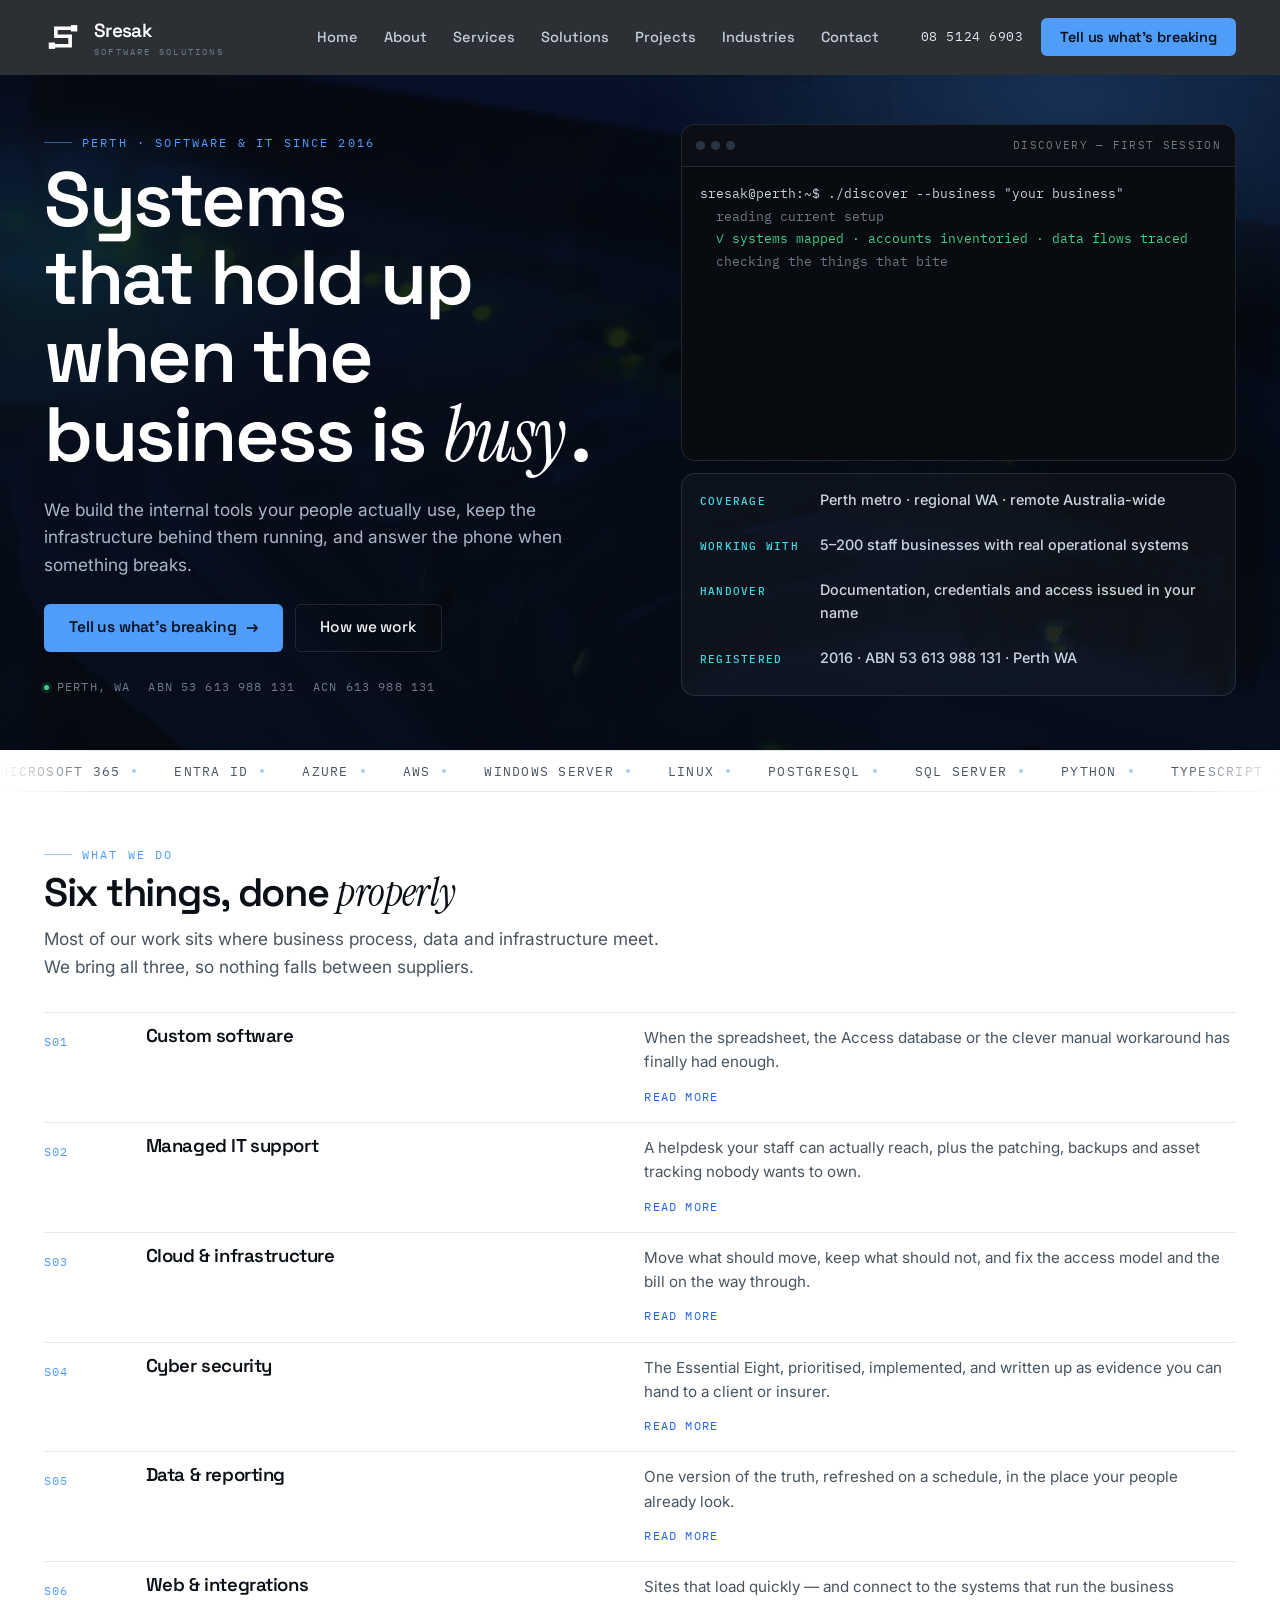
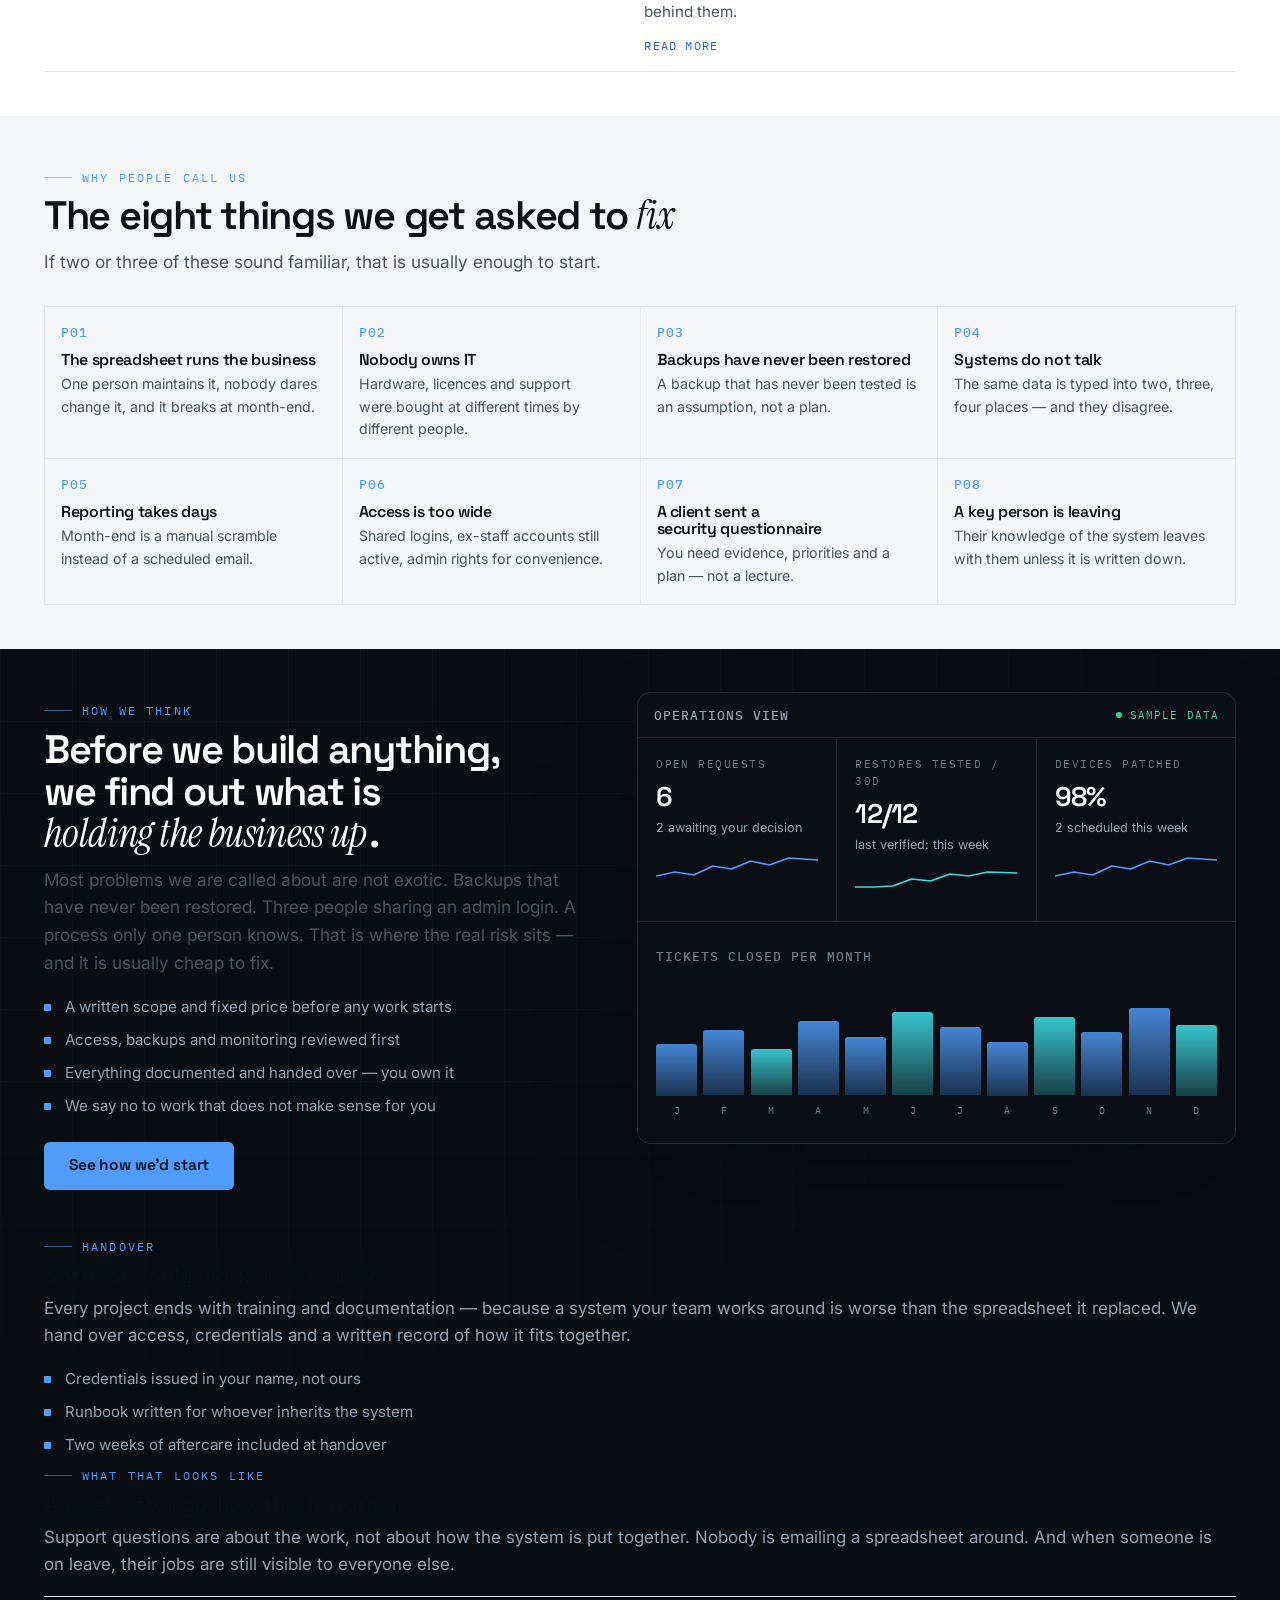
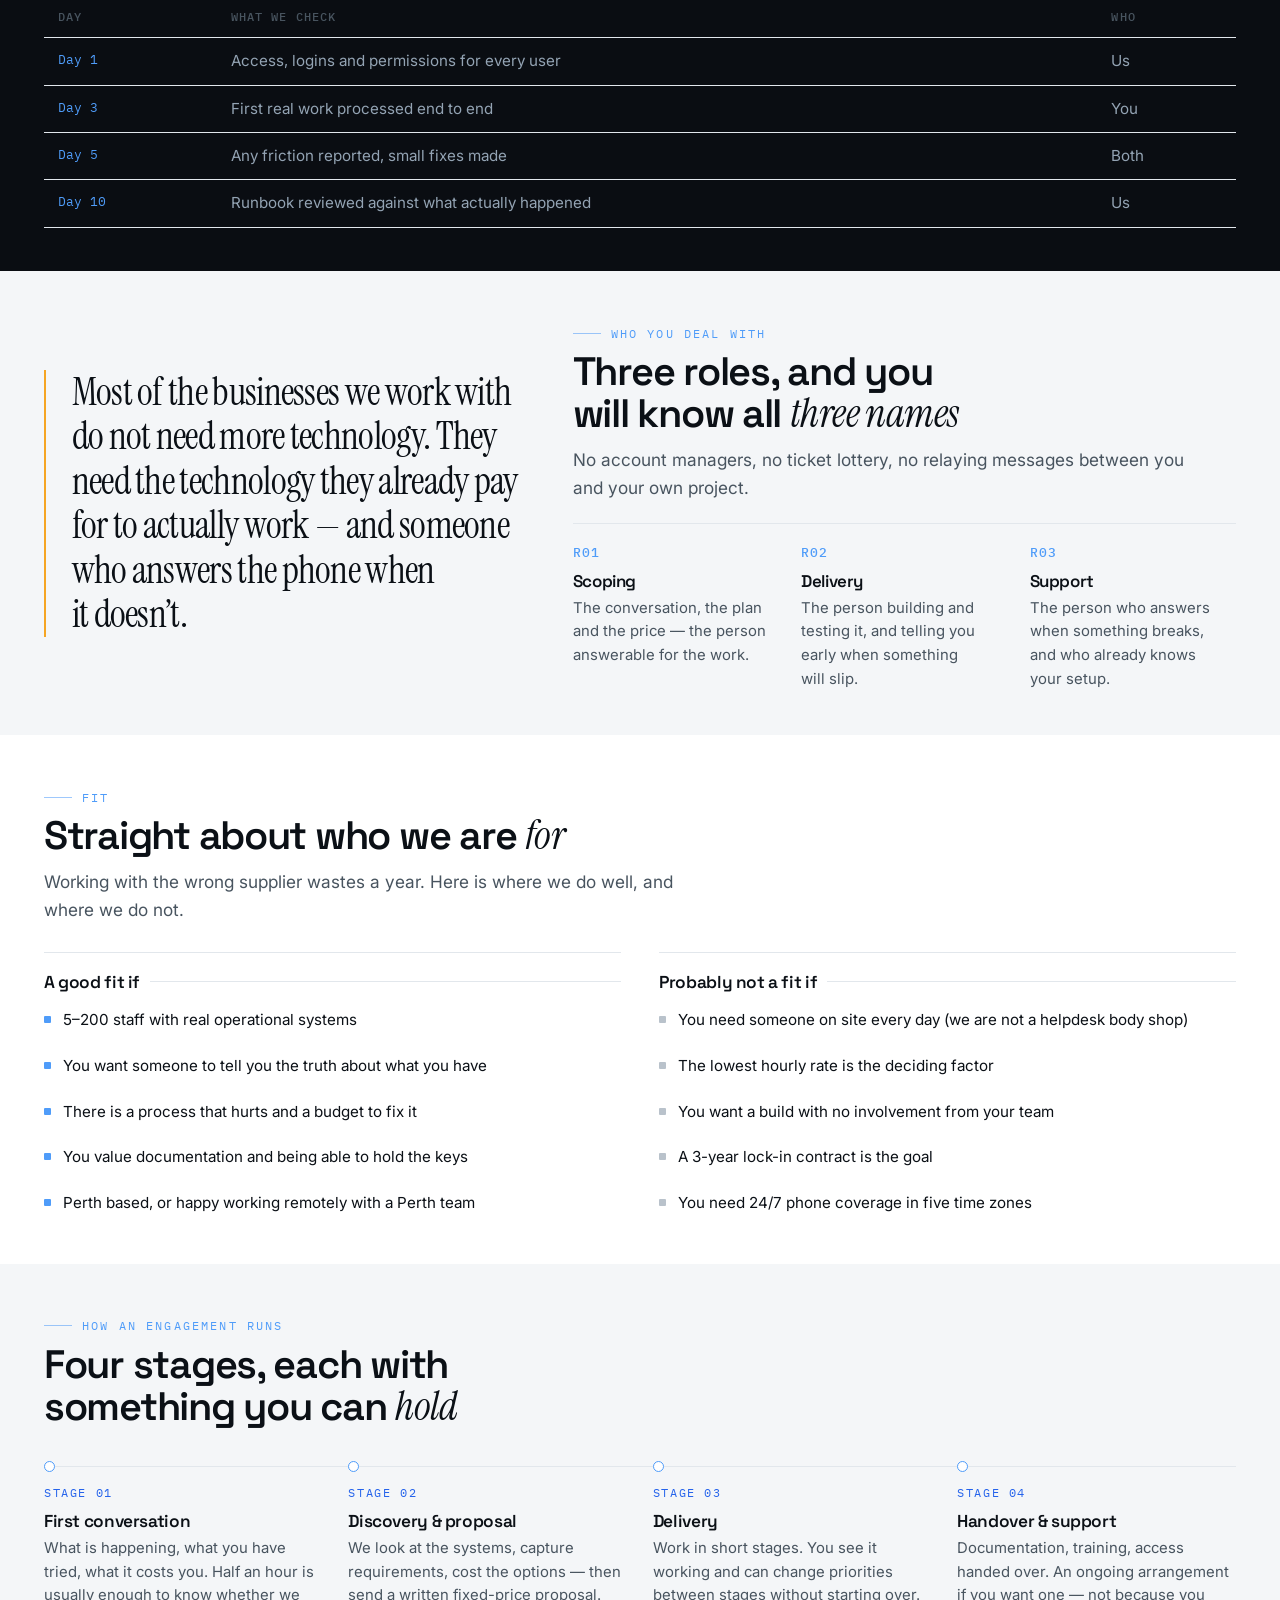
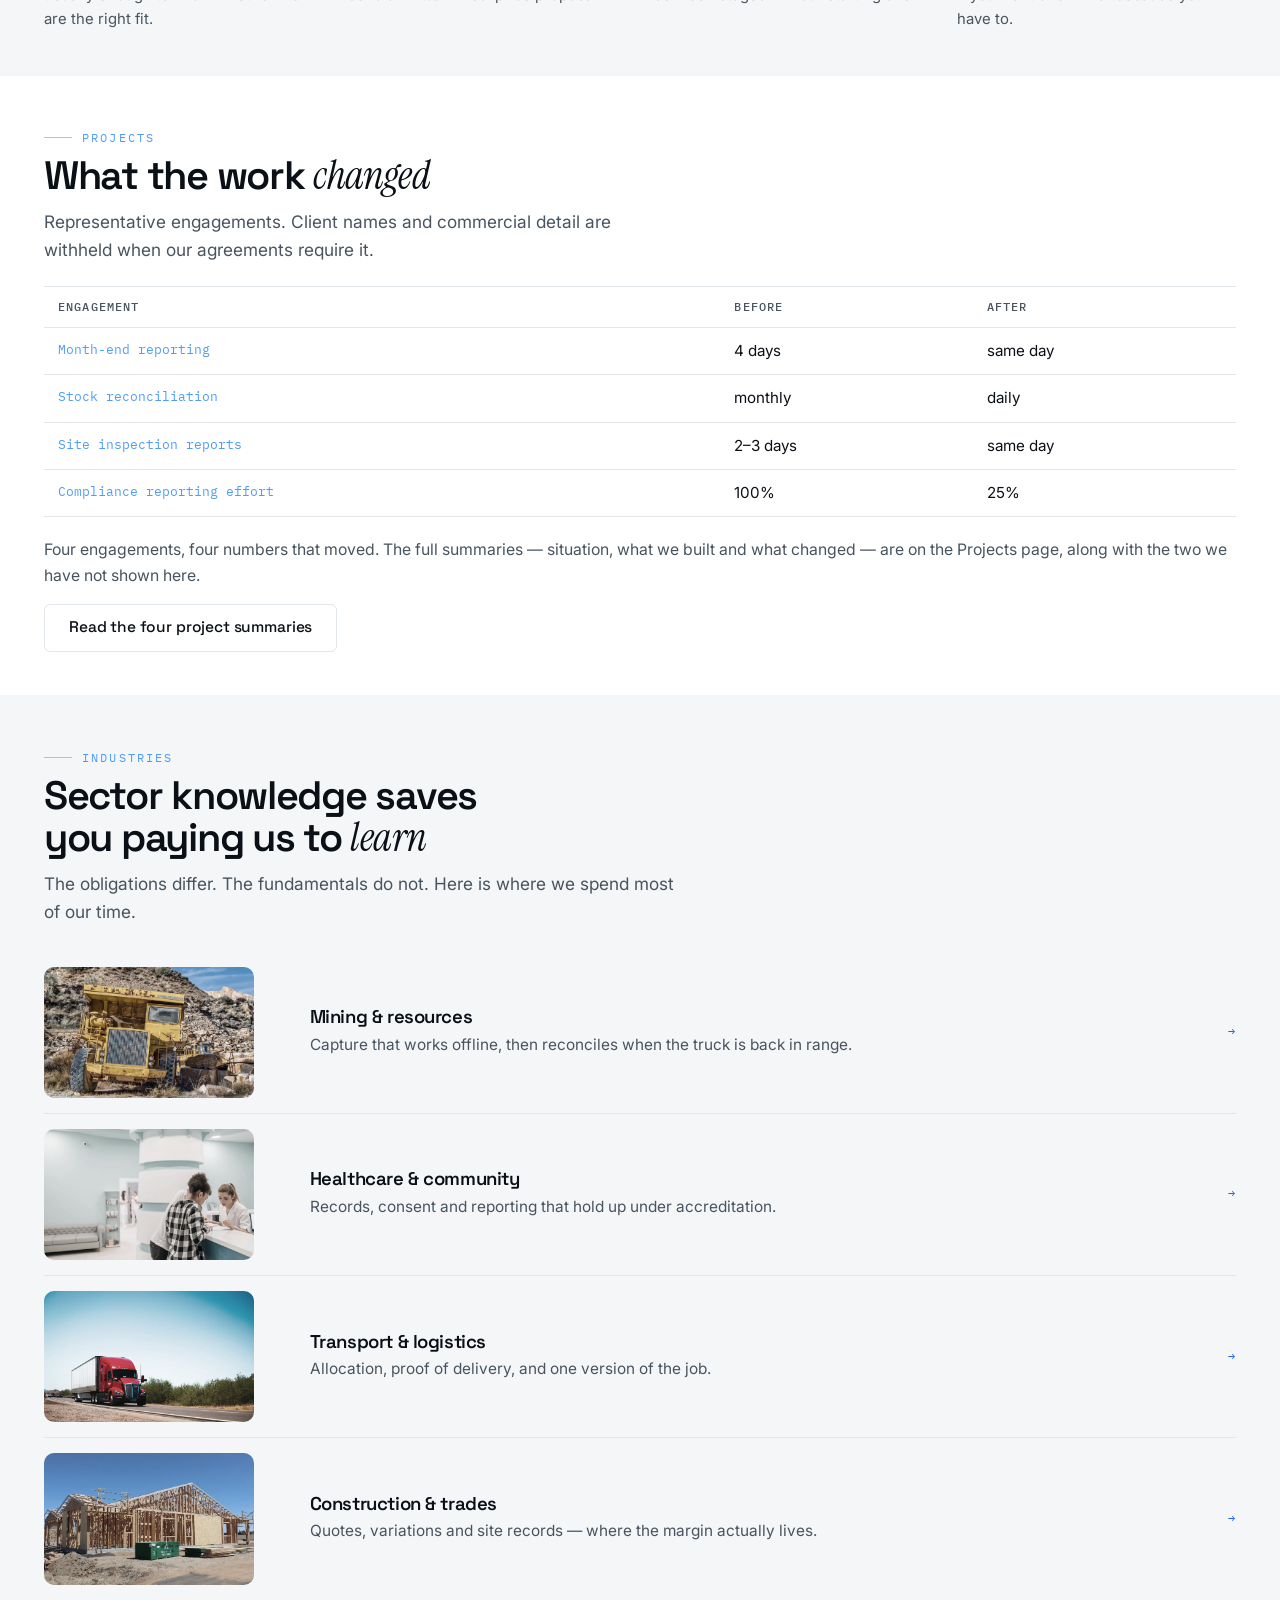
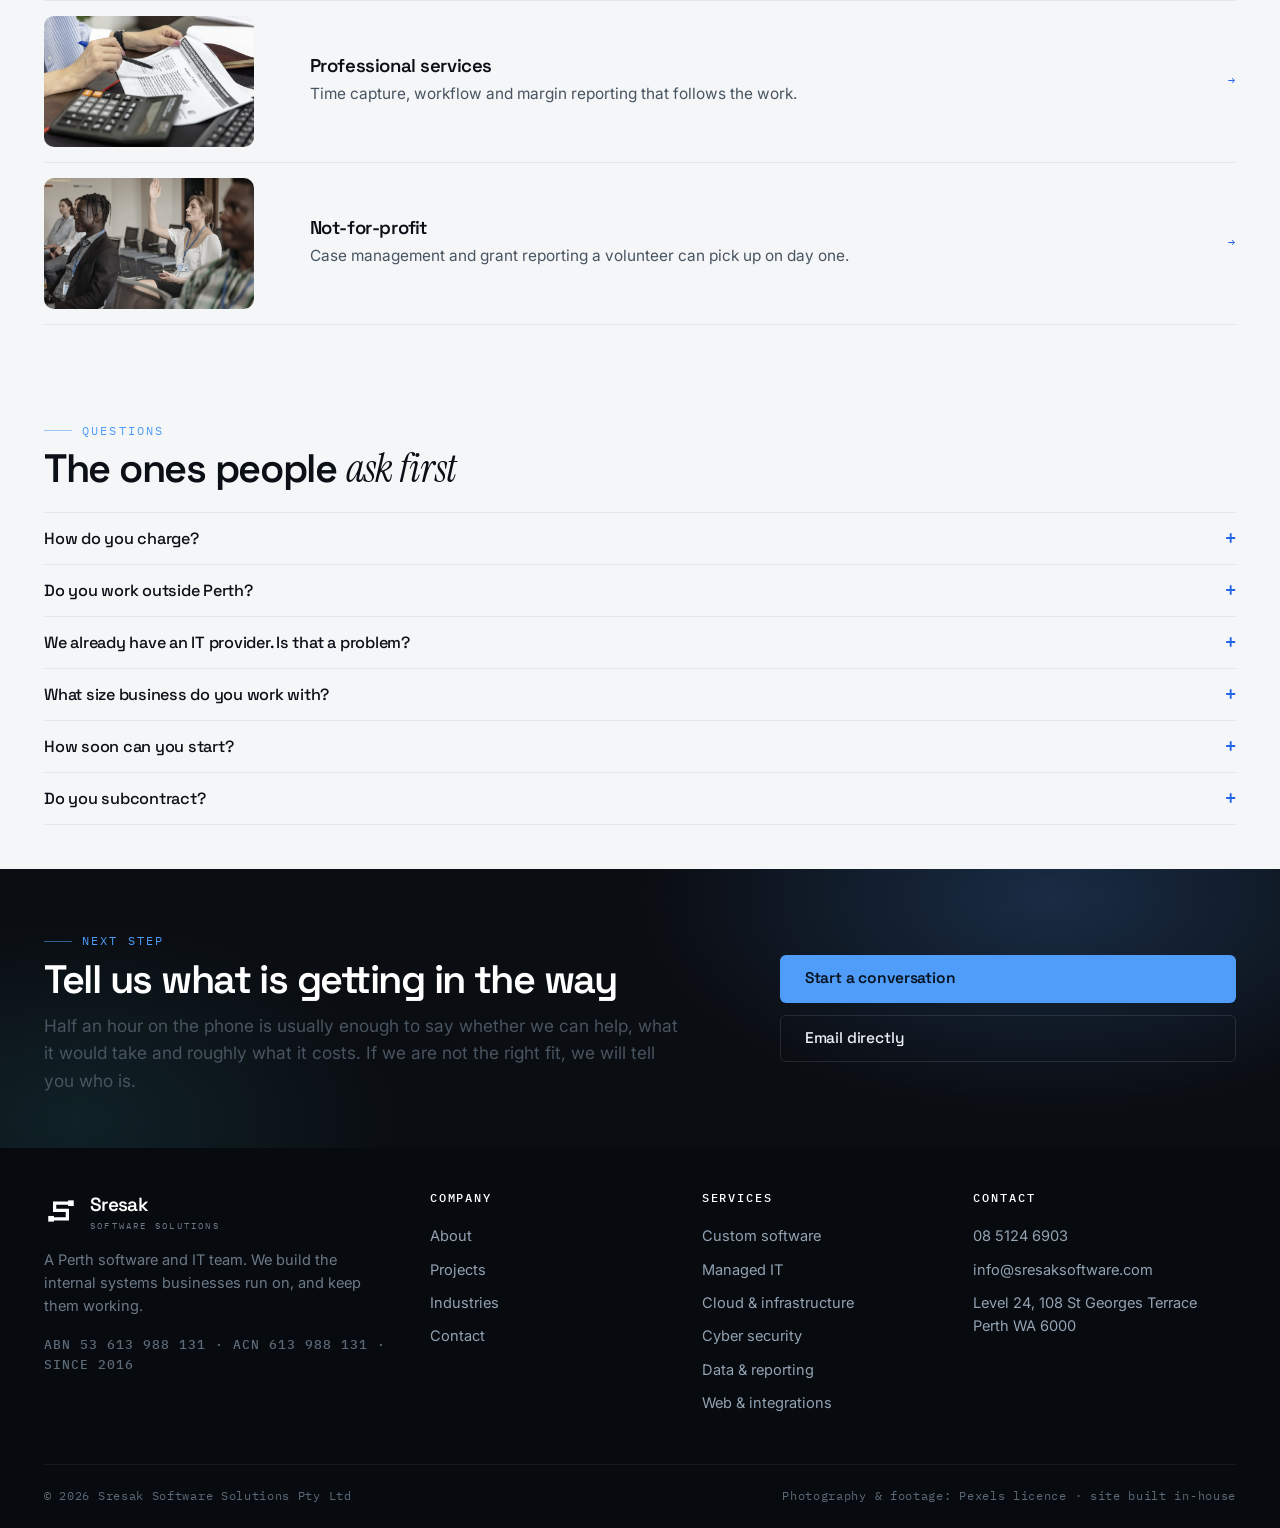
==== commit b1078d95: "v6: inner pages no longer repeat the Home page - Home now carries short teasers only (service one-li" ====
--- a/index.html
+++ b/index.html
@@ -96,27 +96,27 @@
       <div class="rows"><div class="row reveal">
   <div class="row__idx">S01</div>
   <div><h3>Custom software</h3></div>
-  <div><p>The spreadsheet that runs the business eventually breaks. We replace it with a proper application — built around how your team already works.</p><a class="row__link" href="/services.html#software">Read more</a></div>
+  <div><p>When the spreadsheet, the Access database or the clever manual workaround has finally had enough.</p><a class="row__link" href="/services.html#software">Read more</a></div>
 </div><div class="row reveal">
   <div class="row__idx">S02</div>
   <div><h3>Managed IT support</h3></div>
-  <div><p>A helpdesk your staff can actually reach, plus the quiet work that stops small problems becoming Monday-morning outages.</p><a class="row__link" href="/services.html#support">Read more</a></div>
+  <div><p>A helpdesk your staff can actually reach, plus the patching, backups and asset tracking nobody wants to own.</p><a class="row__link" href="/services.html#support">Read more</a></div>
 </div><div class="row reveal">
   <div class="row__idx">S03</div>
   <div><h3>Cloud &amp; infrastructure</h3></div>
-  <div><p>Move what should move, keep what should not. Access model and cost sorted before anything is migrated.</p><a class="row__link" href="/services.html#cloud">Read more</a></div>
+  <div><p>Move what should move, keep what should not, and fix the access model and the bill on the way through.</p><a class="row__link" href="/services.html#cloud">Read more</a></div>
 </div><div class="row reveal">
   <div class="row__idx">S04</div>
   <div><h3>Cyber security</h3></div>
-  <div><p>Practical work sized to a mid-market business: prioritised risks, controls that actually get implemented, evidence you can hand over.</p><a class="row__link" href="/services.html#security">Read more</a></div>
+  <div><p>The Essential Eight, prioritised, implemented, and written up as evidence you can hand to a client or insurer.</p><a class="row__link" href="/services.html#security">Read more</a></div>
 </div><div class="row reveal">
   <div class="row__idx">S05</div>
   <div><h3>Data &amp; reporting</h3></div>
-  <div><p>One version of the truth, in the place people already look. Start with the three reports you need most.</p><a class="row__link" href="/services.html#data">Read more</a></div>
+  <div><p>One version of the truth, refreshed on a schedule, in the place your people already look.</p><a class="row__link" href="/services.html#data">Read more</a></div>
 </div><div class="row reveal">
   <div class="row__idx">S06</div>
   <div><h3>Web &amp; integrations</h3></div>
-  <div><p>Fast, honest websites — and the plumbing that connects them to the systems behind the scenes.</p><a class="row__link" href="/services.html#web">Read more</a></div>
+  <div><p>Sites that load quickly — and connect to the systems that run the business behind them.</p><a class="row__link" href="/services.html#web">Read more</a></div>
 </div></div>
     </div>
   </div>
@@ -158,13 +158,7 @@
   </div>
 </div>
     </div>
-    <div class="grid g-2" style="margin-top:clamp(30px,4vw,52px);gap:clamp(20px,3vw,44px);align-items:center">
-      <figure class="arch reveal" style="margin:0">
-  <svg viewBox="0 0 900 384" role="img" aria-label="Reference architecture">
-    <path class="flow" d="M260 48 H330"/><path class="flow" d="M570 48 H640"/><path class="flow" d="M260 148 H330"/><path class="flow" d="M570 148 H640"/><path class="flow" d="M260 248 H330"/><path class="flow" d="M570 248 H640"/><path class="flow alt" d="M150 84 V120"/><path class="flow alt" d="M450 84 V120"/><path class="flow alt" d="M750 84 V120"/><path class="flow alt" d="M150 184 V220"/><path class="flow amber" d="M450 184 V220"/><path class="flow alt" d="M750 184 V220"/><g class=""><rect x="40" y="20" width="220" height="64" rx="6"/><text class="ttl" x="150.0" y="46" text-anchor="middle">People &amp; devices</text><text x="150.0" y="64" text-anchor="middle">laptops · phones · site</text></g><g class="alt"><rect x="330" y="20" width="240" height="64" rx="6"/><text class="ttl" x="450.0" y="46" text-anchor="middle">Identity</text><text x="450.0" y="64" text-anchor="middle">MFA · SSO · least privilege</text></g><g class=""><rect x="640" y="20" width="220" height="64" rx="6"/><text class="ttl" x="750.0" y="46" text-anchor="middle">Business apps</text><text x="750.0" y="64" text-anchor="middle">finance · CRM · ops</text></g><g class=""><rect x="40" y="120" width="220" height="64" rx="6"/><text class="ttl" x="150.0" y="146" text-anchor="middle">Site network</text><text x="150.0" y="164" text-anchor="middle">Wi-Fi · switch · VPN</text></g><g class=""><rect x="330" y="120" width="240" height="64" rx="6"/><text class="ttl" x="450.0" y="146" text-anchor="middle">Edge &amp; firewall</text><text x="450.0" y="164" text-anchor="middle">rules · segmentation</text></g><g class="alt"><rect x="640" y="120" width="220" height="64" rx="6"/><text class="ttl" x="750.0" y="146" text-anchor="middle">Servers &amp; cloud</text><text x="750.0" y="164" text-anchor="middle">M365 · Azure · AWS</text></g><g class=""><rect x="40" y="220" width="220" height="64" rx="6"/><text class="ttl" x="150.0" y="246" text-anchor="middle">Monitoring</text><text x="150.0" y="264" text-anchor="middle">alerts · response</text></g><g class="amber"><rect x="330" y="220" width="240" height="64" rx="6"/><text class="ttl" x="450.0" y="246" text-anchor="middle">Backup &amp; restore tests</text><text x="450.0" y="264" text-anchor="middle">the one people skip</text></g><g class="alt"><rect x="640" y="220" width="220" height="64" rx="6"/><text class="ttl" x="750.0" y="246" text-anchor="middle">Data &amp; reporting</text><text x="750.0" y="264" text-anchor="middle">one version of the truth</text></g><g class=""><rect x="40" y="310" width="820" height="54" rx="6"/><text class="ttl" x="450.0" y="336" text-anchor="middle">Documented · access controlled · recovery tested</text><text x="450.0" y="354" text-anchor="middle">what we check before we build anything new</text></g>
-  </svg>
-  <figcaption>Reference diagram — the shape of the environments we design and look after.</figcaption>
-</figure>
+    <div class="grid g-2" style="margin-top:clamp(24px,3vw,40px);gap:clamp(20px,3vw,44px);align-items:start">
       <div class="reveal">
         <span class="tagline">Handover</span>
         <h3 style="font-size:1.4rem">Software only works if it is used</h3>
@@ -176,6 +170,15 @@
           <li><span>Two weeks of aftercare included at handover</span></li>
         </ul>
       </div>
+      <div class="reveal">
+        <span class="tagline">What that looks like</span>
+        <h3 style="font-size:1.4rem">A week after go-live, this is normal</h3>
+        <p>Support questions are about the work, not about how the system is put together. Nobody is emailing a
+        spreadsheet around. And when someone is on leave, their jobs are still visible to everyone else.</p>
+        <div class="dtable-wrap" style="margin-top:18px">
+          <div class="tablewrap"><table class="dtable"><thead><tr><th>Day</th><th>What we check</th><th>Who</th></tr></thead><tbody><tr><td>Day 1</td><td>Access, logins and permissions for every user</td><td>Us</td></tr><tr><td>Day 3</td><td>First real work processed end to end</td><td>You</td></tr><tr><td>Day 5</td><td>Any friction reported, small fixes made</td><td>Both</td></tr><tr><td>Day 10</td><td>Runbook reviewed against what actually happened</td><td>Us</td></tr></tbody></table></div>
+        </div>
+      </div>
     </div>
   </div>
 </section>
@@ -217,26 +220,14 @@
     <div class="head reveal"><span class="tagline">Projects</span>
       <h2>What the work <em>changed</em></h2>
       <p class="lead">Representative engagements. Client names and commercial detail are withheld when our agreements require it.</p></div>
-    <div style="margin-top:16px">
-      <article class="case  reveal">
-        <div>
-          <div class="case__meta"><span>Wholesale &amp; logistics</span><span>Case summary</span></div>
-          <h3>Stock accuracy you could argue with</h3><p>Stock was reconciled by hand overnight, and staff could not answer &ldquo;do we have it?&rdquo; while a customer was on the phone.</p>
-          <dl><dt>What we did</dt><dd>A live inventory and order platform with barcode-driven movements and an availability view, integrated with the ERP.</dd></dl>
-          <div class="case__outcome"><div><b>same-day</b><span>Reconciliation ran daily instead of monthly</span></div><div><b>fewer lost sales</b><span>discrepancies found</span></div></div>
-        </div>
-        <div class="case__media shot shot--wide"><img src="/assets/img/home-case-1.webp" alt="Wholesale &amp; logistics" loading="lazy" decoding="async"></div>
-      </article><article class="case case--flip reveal">
-        <div>
-          <div class="case__meta"><span>Professional services</span><span>Case summary</span></div>
-          <h3>The month-end that took four days</h3><p>Scheduling, invoicing and reporting lived in three systems that did not talk to each other. Every invoice was typed twice.</p>
-          <dl><dt>What we did</dt><dd>One internal platform replacing the three tools: job scheduling, timesheets and automated invoicing, integrated with their accounting package.</dd></dl>
-          <div class="case__outcome"><div><b>4 days</b><span>Manual administration removed each week</span></div><div><b>month-end reporting</b><span>→ same day</span></div></div>
-        </div>
-        <div class="case__media shot shot--wide"><img src="/assets/img/home-case-2.webp" alt="Professional services" loading="lazy" decoding="async"></div>
-      </article>
-    </div>
-    <div style="margin-top:26px"><a class="tlink" href="/projects.html">The other two summaries</a></div>
+    <div style="margin-top:22px">
+      <div class="tablewrap"><table class="dtable"><thead><tr><th>Engagement</th><th>Before</th><th>After</th></tr></thead><tbody><tr><td>Month-end reporting</td><td>4 days</td><td>same day</td></tr><tr><td>Stock reconciliation</td><td>monthly</td><td>daily</td></tr><tr><td>Site inspection reports</td><td>2–3 days</td><td>same day</td></tr><tr><td>Compliance reporting effort</td><td>100%</td><td>25%</td></tr></tbody></table></div>
+    </div>
+    <div class="grid g-2" style="margin-top:20px">
+      <p class="lede-sm">Four engagements, four numbers that moved. The full summaries — situation, what we built and
+      what changed — are on the Projects page, along with the two we have not shown here.</p>
+      <div><a class="btn btn--line" href="/projects.html">Read the four project summaries</a></div>
+    </div>
   </div>
 </section>
 
@@ -248,33 +239,23 @@
     <div style="margin-top:26px">
       <a class="indrow reveal" href="/industries.html">
         <img src="/assets/img/home-ind-mining.webp" alt="Mining &amp; resources" loading="lazy" decoding="async">
-        <div><h3>Mining &amp; resources</h3><p>Field capture, contractor compliance, asset and maintenance records — built to keep working when the connectivity doesn&rsquo;t.</p></div>
+        <div><h3>Mining &amp; resources</h3><p>Capture that works offline, then reconciles when the truck is back in range.</p></div>
         <span class="indrow__go">→</span></a><a class="indrow reveal" href="/industries.html">
         <img src="/assets/img/home-ind-health.webp" alt="Healthcare &amp; community" loading="lazy" decoding="async">
-        <div><h3>Healthcare &amp; community</h3><p>Client records, consent and privacy controls, referral workflows and reporting that satisfies funders.</p></div>
+        <div><h3>Healthcare &amp; community</h3><p>Records, consent and reporting that hold up under accreditation.</p></div>
         <span class="indrow__go">→</span></a><a class="indrow reveal" href="/industries.html">
         <img src="/assets/img/home-ind-logistics.webp" alt="Transport &amp; logistics" loading="lazy" decoding="async">
-        <div><h3>Transport &amp; logistics</h3><p>Job allocation, proof of delivery, fleet visibility and integrations with dispatch and accounting.</p></div>
+        <div><h3>Transport &amp; logistics</h3><p>Allocation, proof of delivery, and one version of the job.</p></div>
         <span class="indrow__go">→</span></a><a class="indrow reveal" href="/industries.html">
         <img src="/assets/img/home-ind-build.webp" alt="Construction &amp; trades" loading="lazy" decoding="async">
-        <div><h3>Construction &amp; trades</h3><p>Quoting, scheduling, variations, progress claims and site documentation that stands up.</p></div>
+        <div><h3>Construction &amp; trades</h3><p>Quotes, variations and site records — where the margin actually lives.</p></div>
         <span class="indrow__go">→</span></a><a class="indrow reveal" href="/industries.html">
         <img src="/assets/img/home-ind-prof.webp" alt="Professional services" loading="lazy" decoding="async">
-        <div><h3>Professional services</h3><p>Practice management, document workflow, time capture and reporting that matches how you bill.</p></div>
+        <div><h3>Professional services</h3><p>Time capture, workflow and margin reporting that follows the work.</p></div>
         <span class="indrow__go">→</span></a><a class="indrow reveal" href="/industries.html">
         <img src="/assets/img/home-ind-nfp.webp" alt="Not-for-profit" loading="lazy" decoding="async">
-        <div><h3>Not-for-profit</h3><p>Case management, grant reporting and secure access for distributed teams.</p></div>
+        <div><h3>Not-for-profit</h3><p>Case management and grant reporting a volunteer can pick up on day one.</p></div>
         <span class="indrow__go">→</span></a>
-    </div>
-  </div>
-</section>
-
-<section class="section">
-  <div class="wrap">
-    <div class="head reveal"><span class="tagline">Engagement models</span>
-      <h2>Three ways to <em>work with us</em></h2></div>
-    <div style="margin-top:26px">
-      <div class="tablewrap"><table class="dtable"><thead><tr><th>Model</th><th>What it is</th><th>Best for</th></tr></thead><tbody><tr><td>M01 · Fixed scope</td><td>Written proposal, staged price, acceptance criteria, warranty period.</td><td>Software builds, migrations, remediation, security uplift</td></tr><tr><td>M02 · Retainer</td><td>Agreed support hours, named contact, priority response, quarterly review.</td><td>Ongoing system and infrastructure care</td></tr><tr><td>M03 · Discovery</td><td>Short paid engagement to investigate, document and recommend.</td><td>Before committing to something large</td></tr></tbody></table></div>
     </div>
   </div>
 </section>
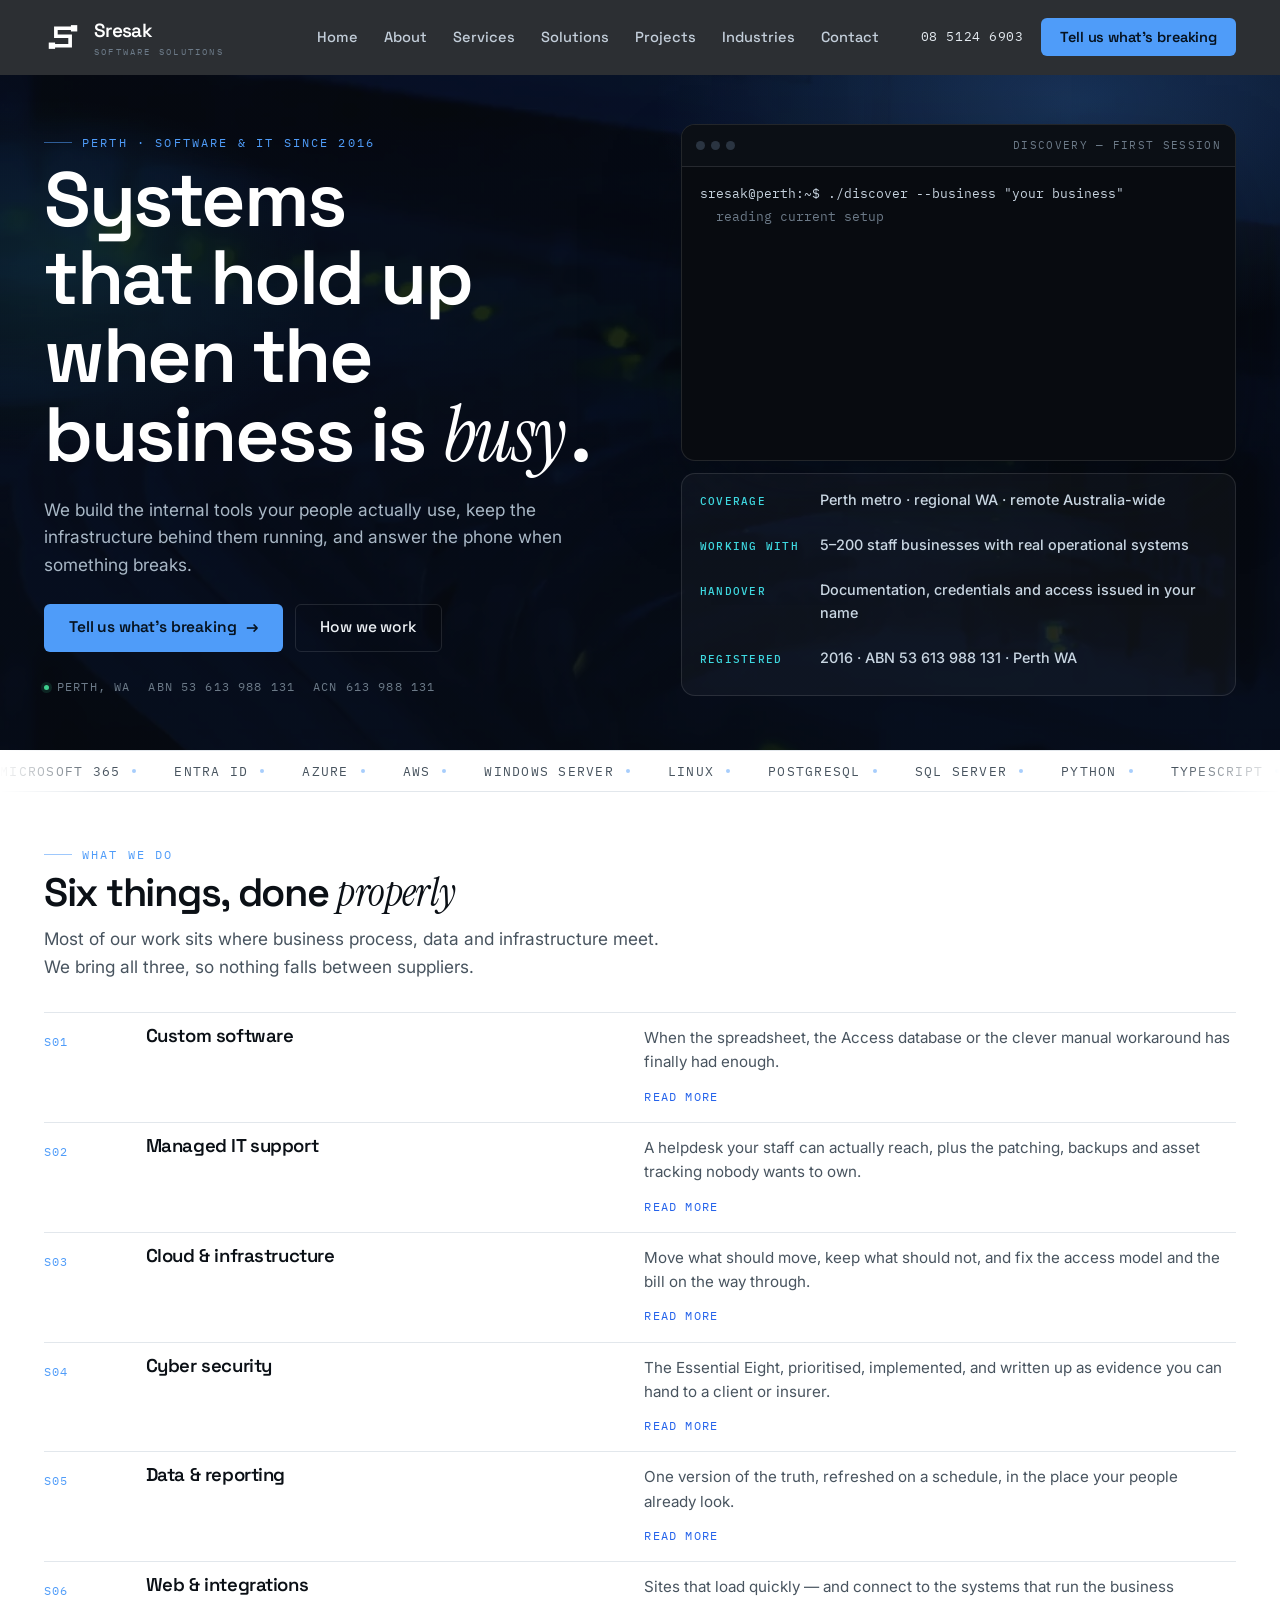
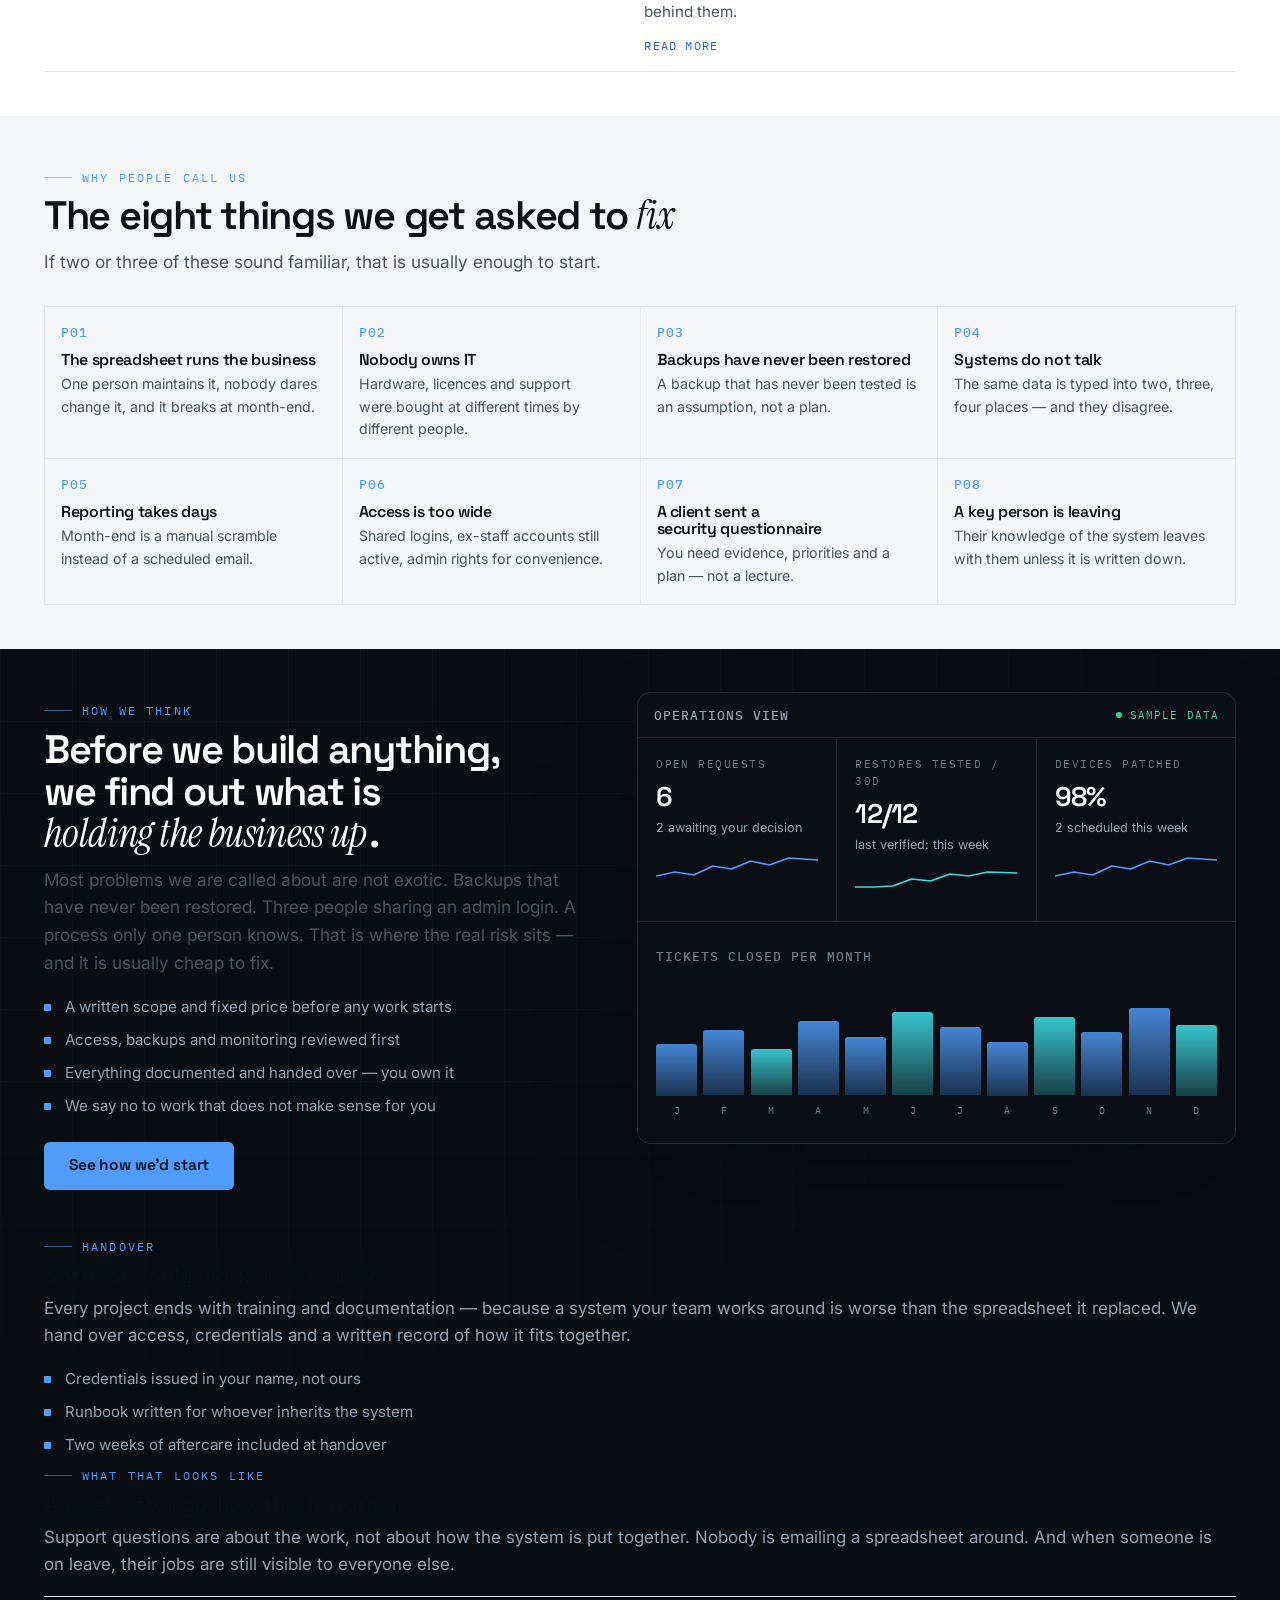
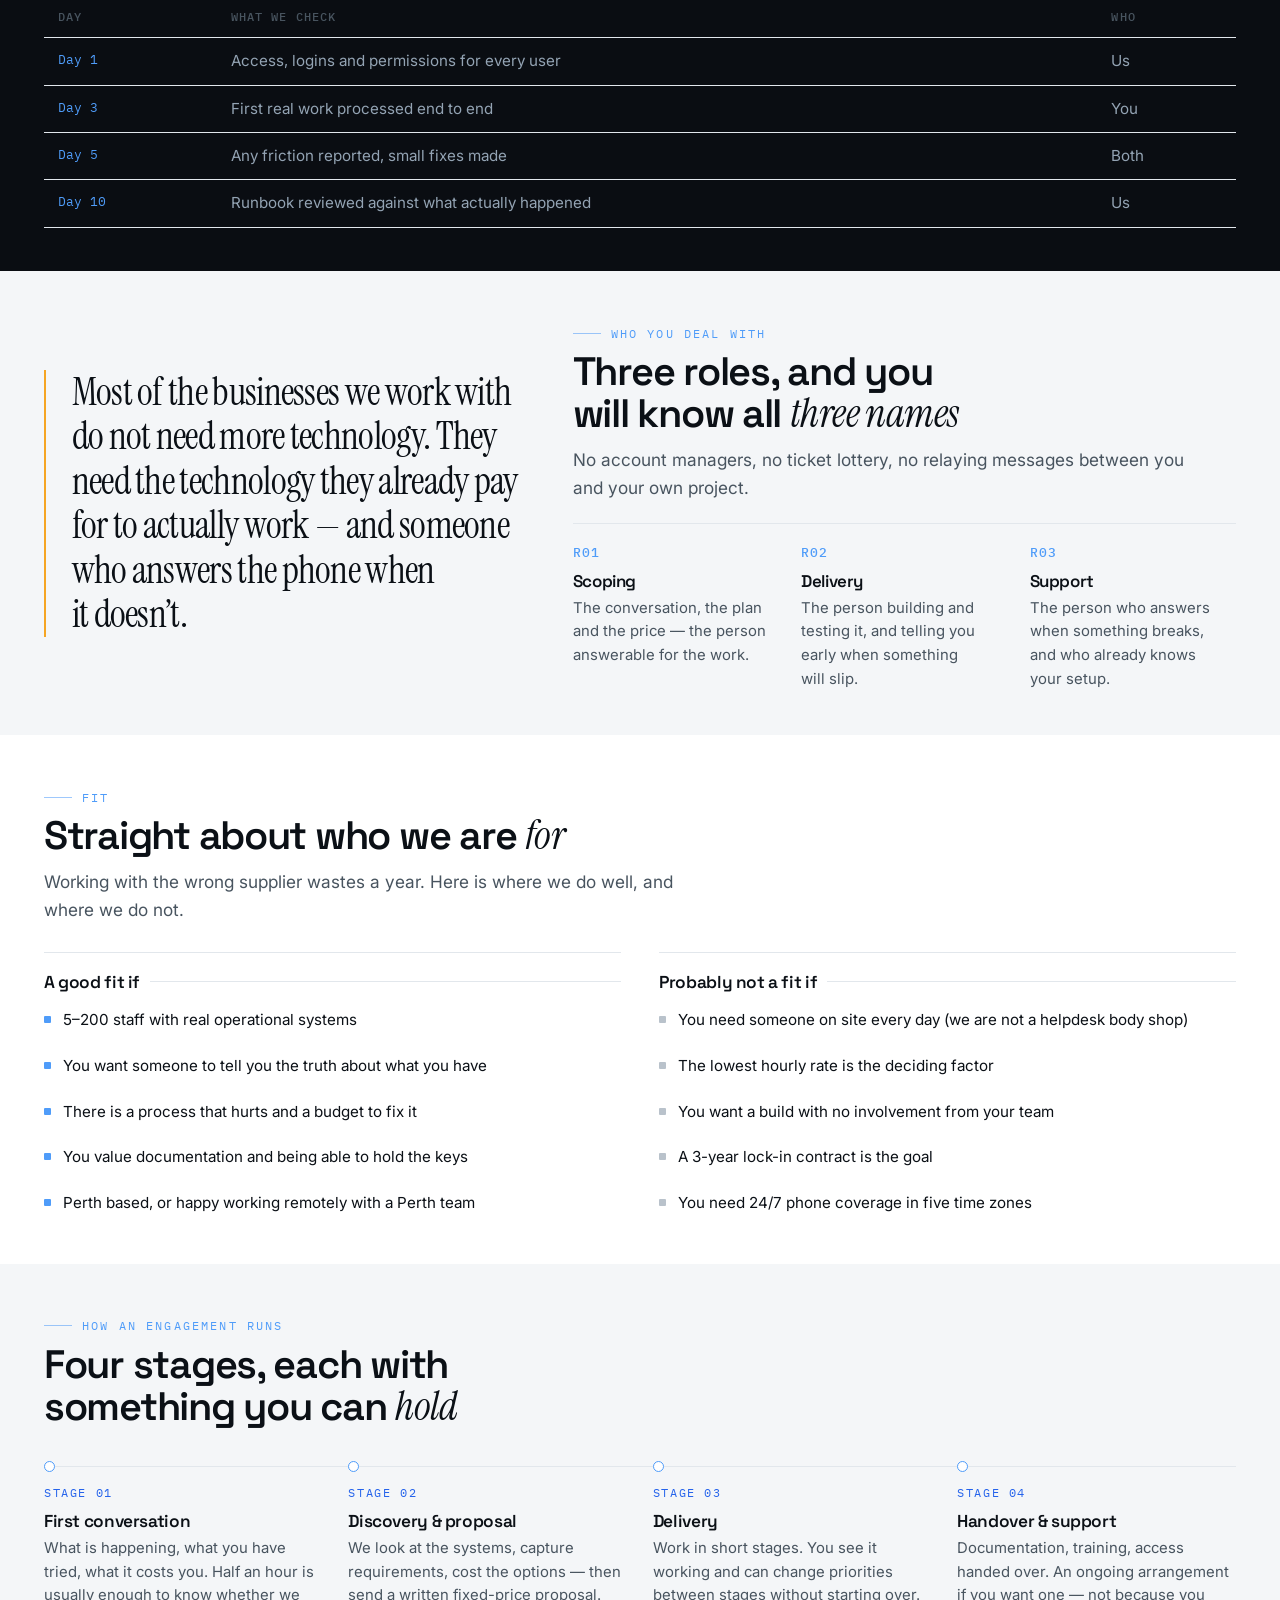
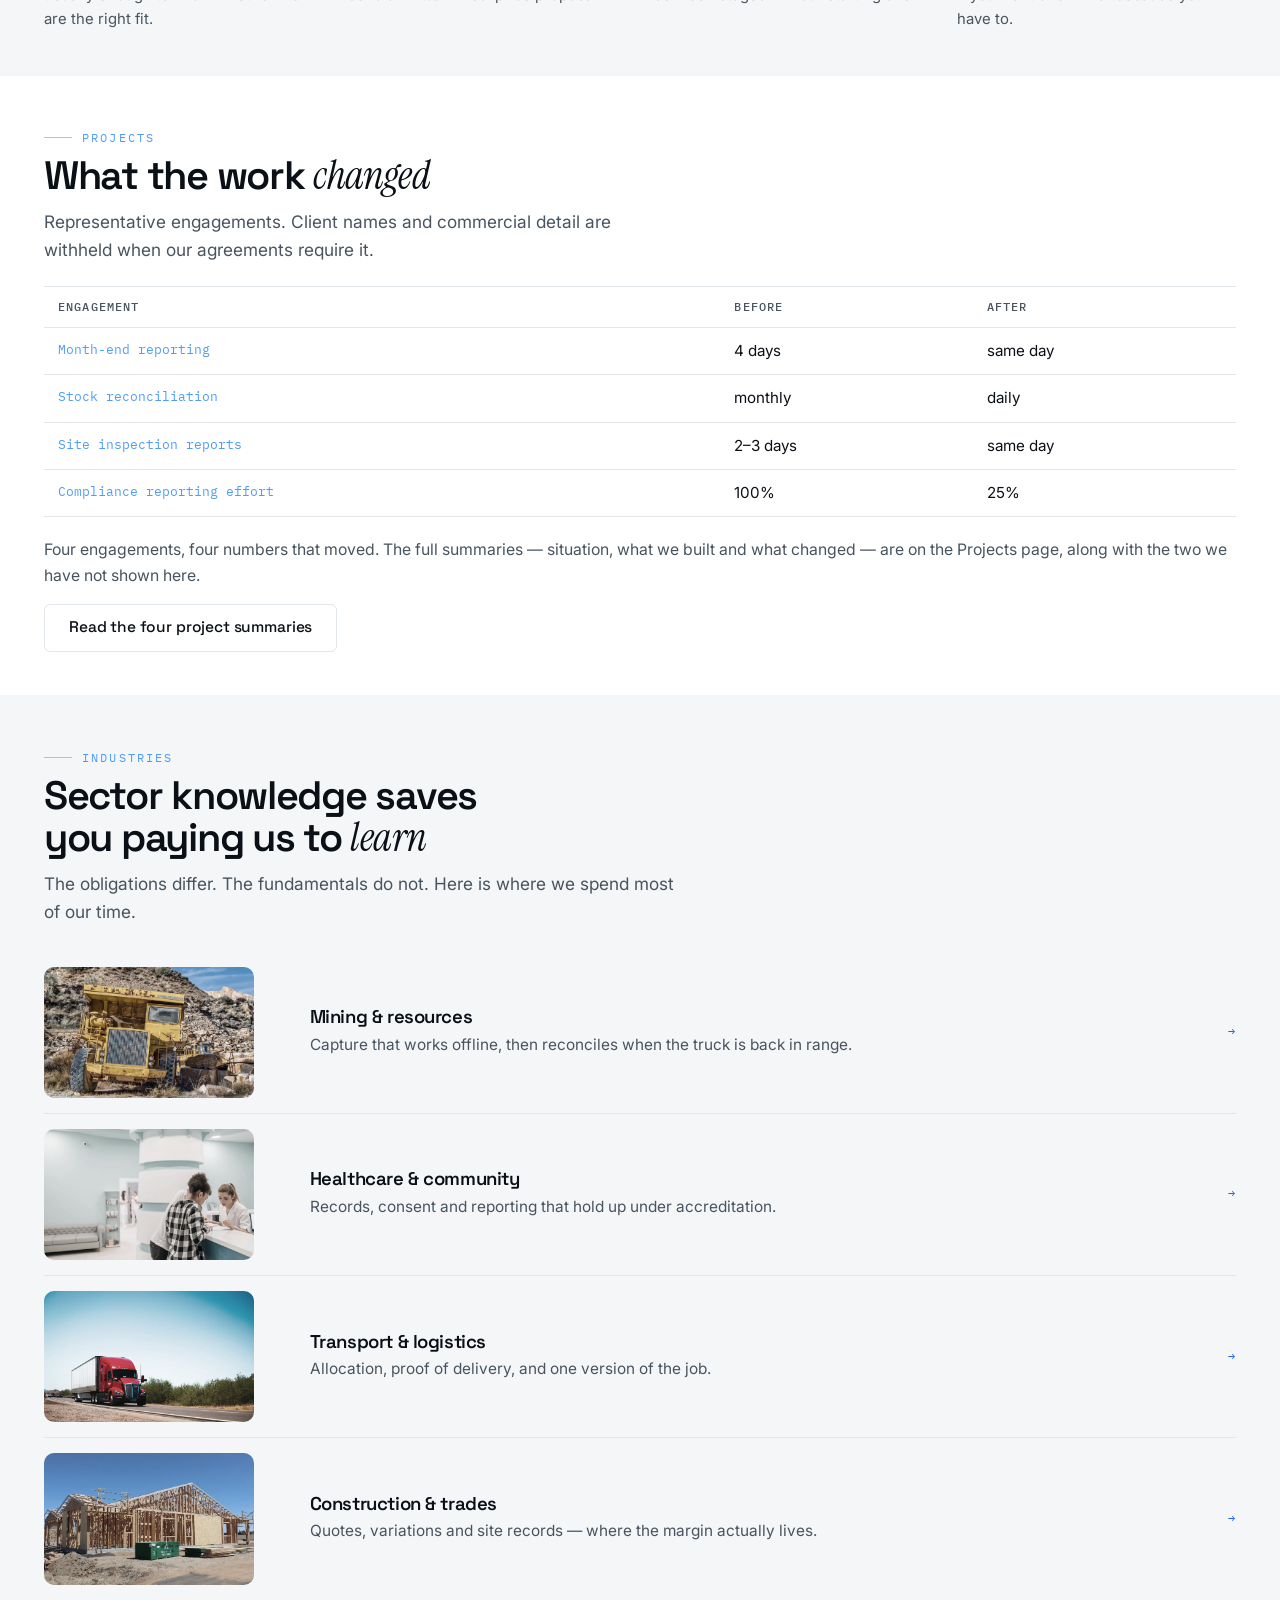
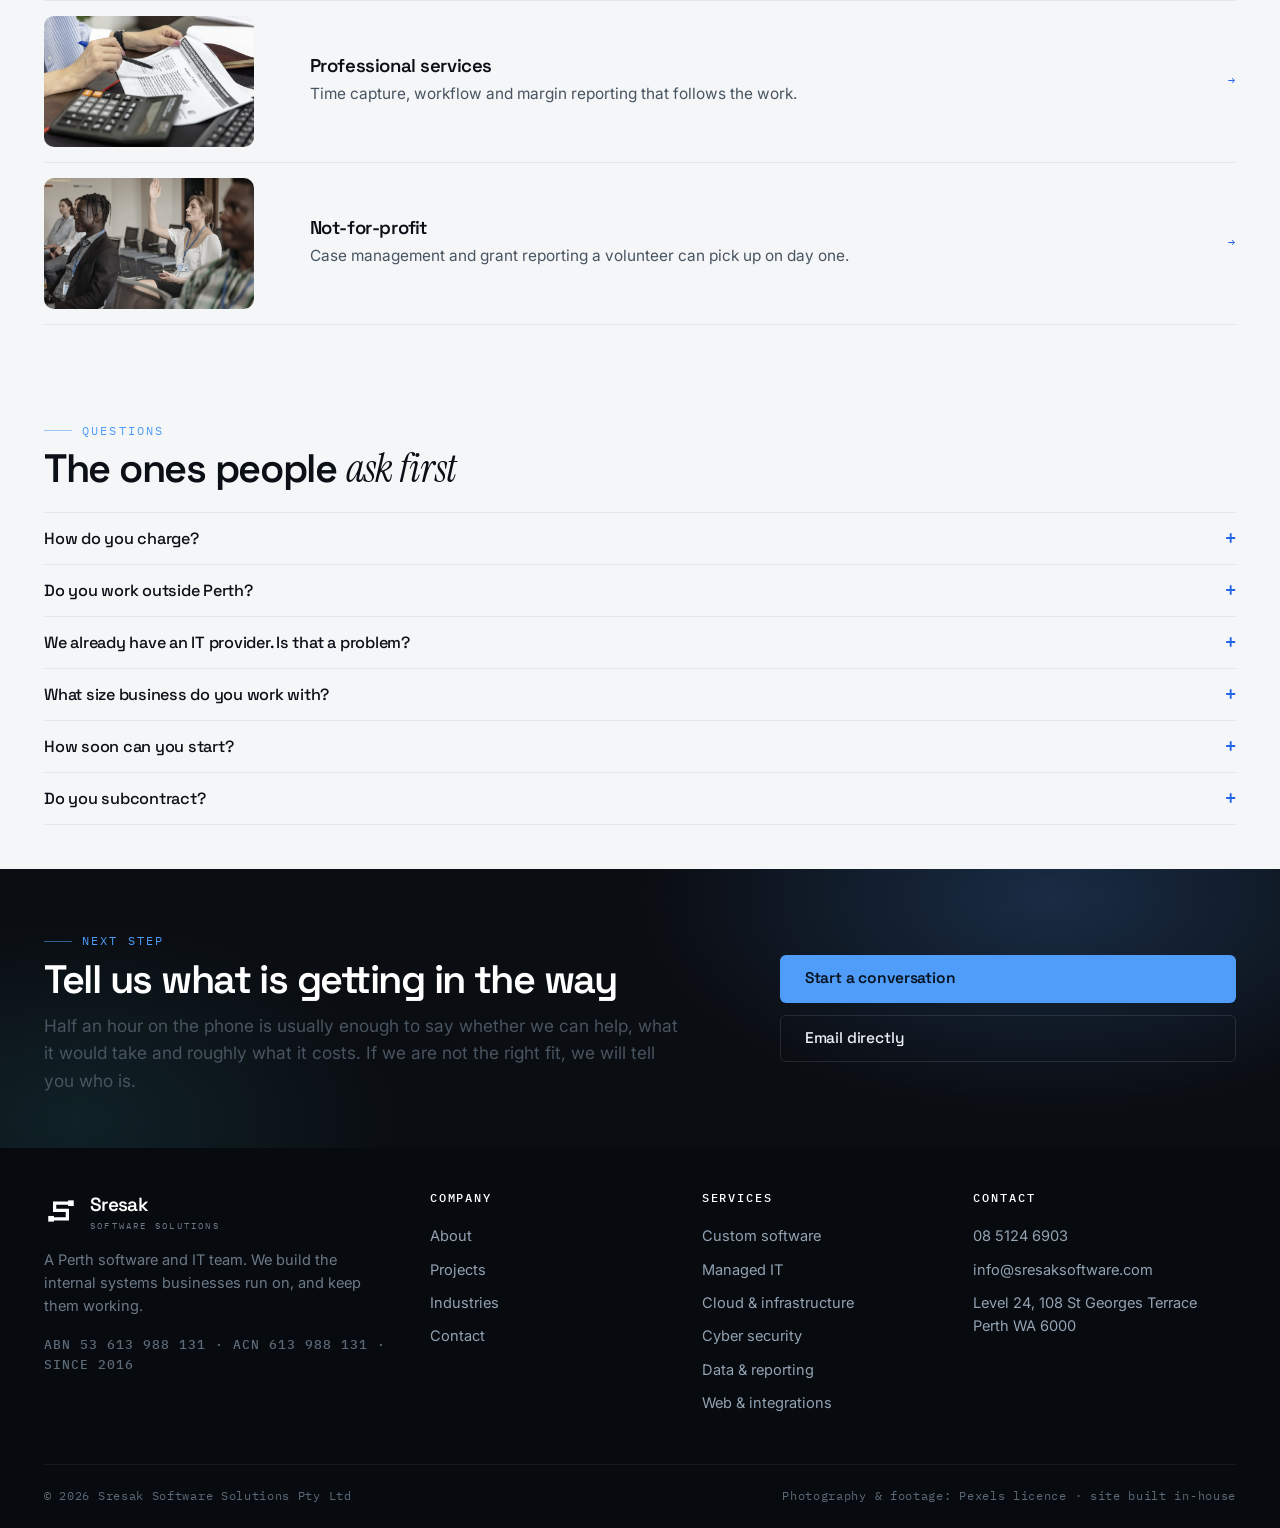
==== commit ed48c610: "v7: airtight image de-duplication - purge 68 unreferenced assets (7 MB) — removes the same-file-two-" ====
--- a/index.html
+++ b/index.html
@@ -12,7 +12,7 @@
 <meta property="og:title" content="Sresak Software Solutions | Software, IT & Cloud for Perth Businesses">
 <meta property="og:description" content="Perth software and IT team. We build the internal tools businesses actually use, keep the infrastructure behind them running, and answer the phone when it breaks.">
 <meta property="og:url" content="https://sresaksoftware.com/">
-<meta property="og:image" content="https://sresaksoftware.com/assets/img/hero.jpg">
+<meta property="og:image" content="https://sresaksoftware.com/assets/img/og-index.jpg">
 <meta name="twitter:card" content="summary_large_image">
 <link rel="icon" href="/favicon.svg" type="image/svg+xml">
 <link rel="apple-touch-icon" href="/favicon.svg">
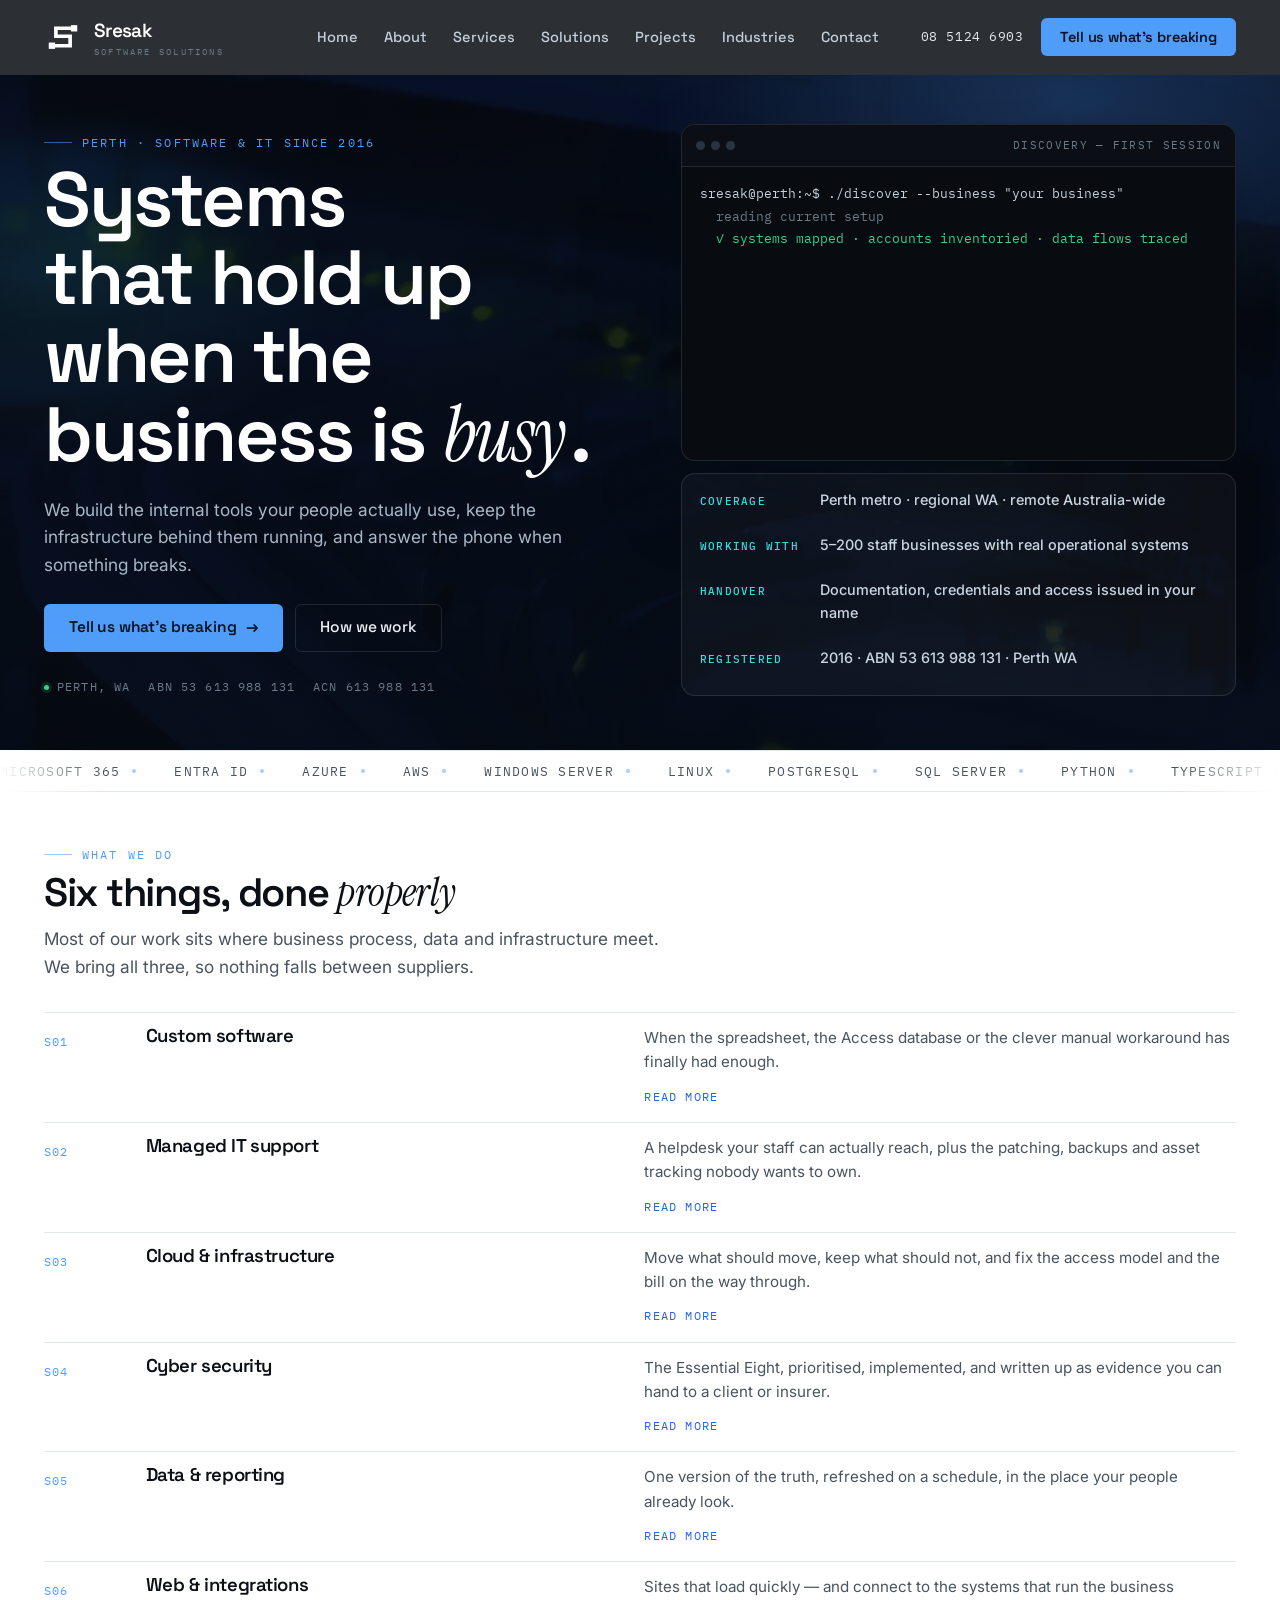
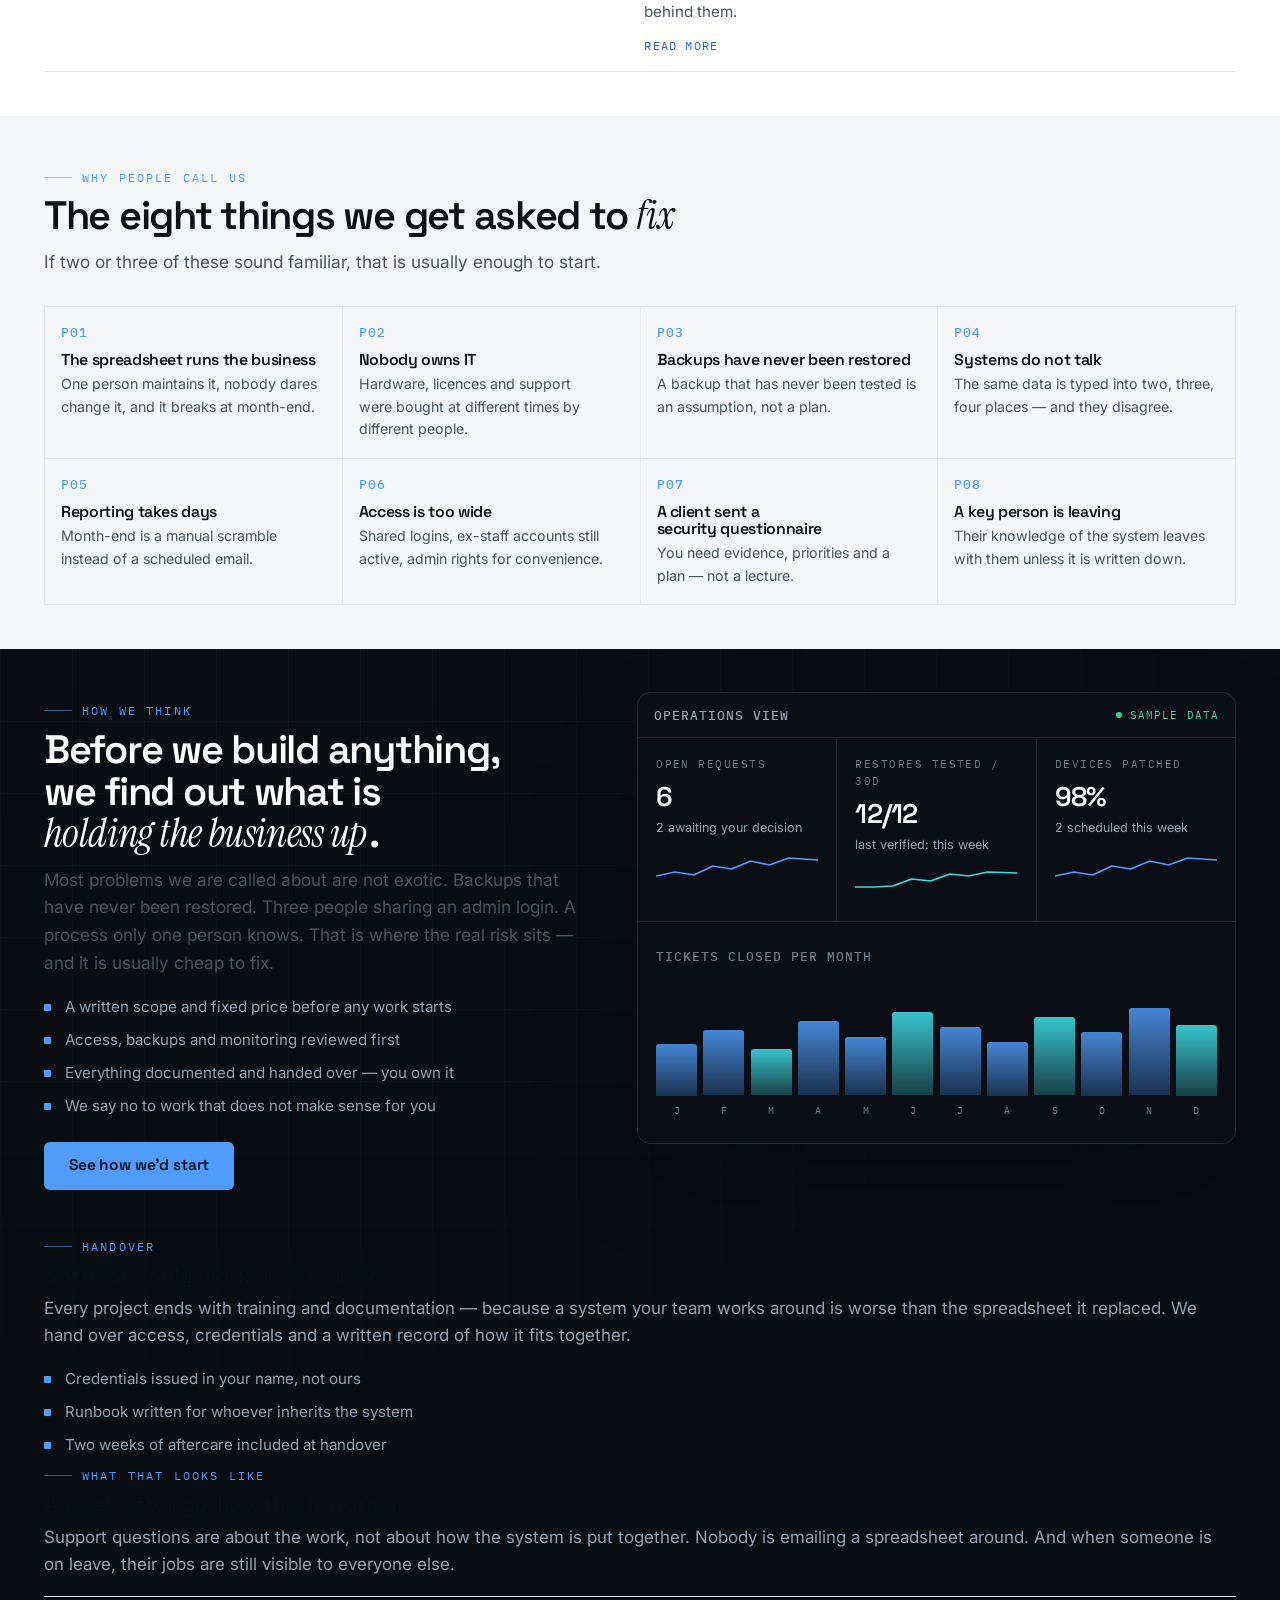
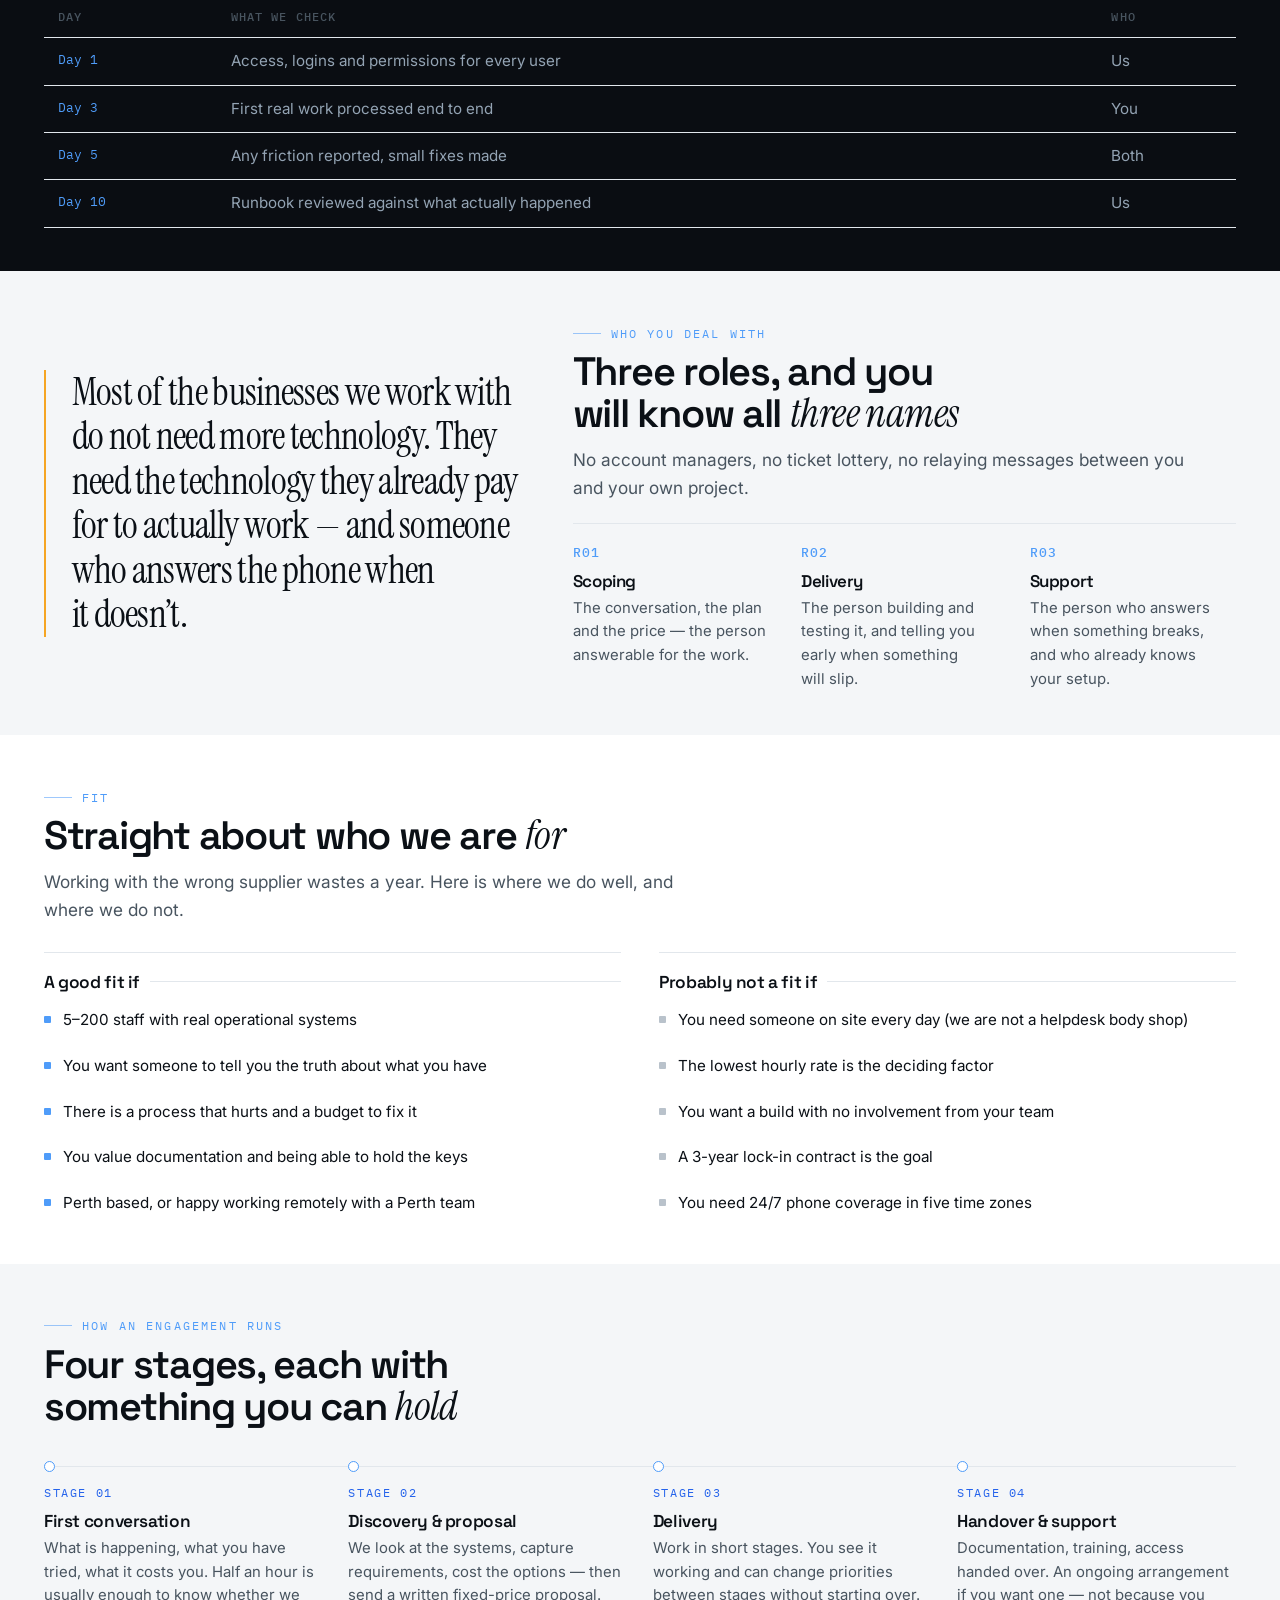
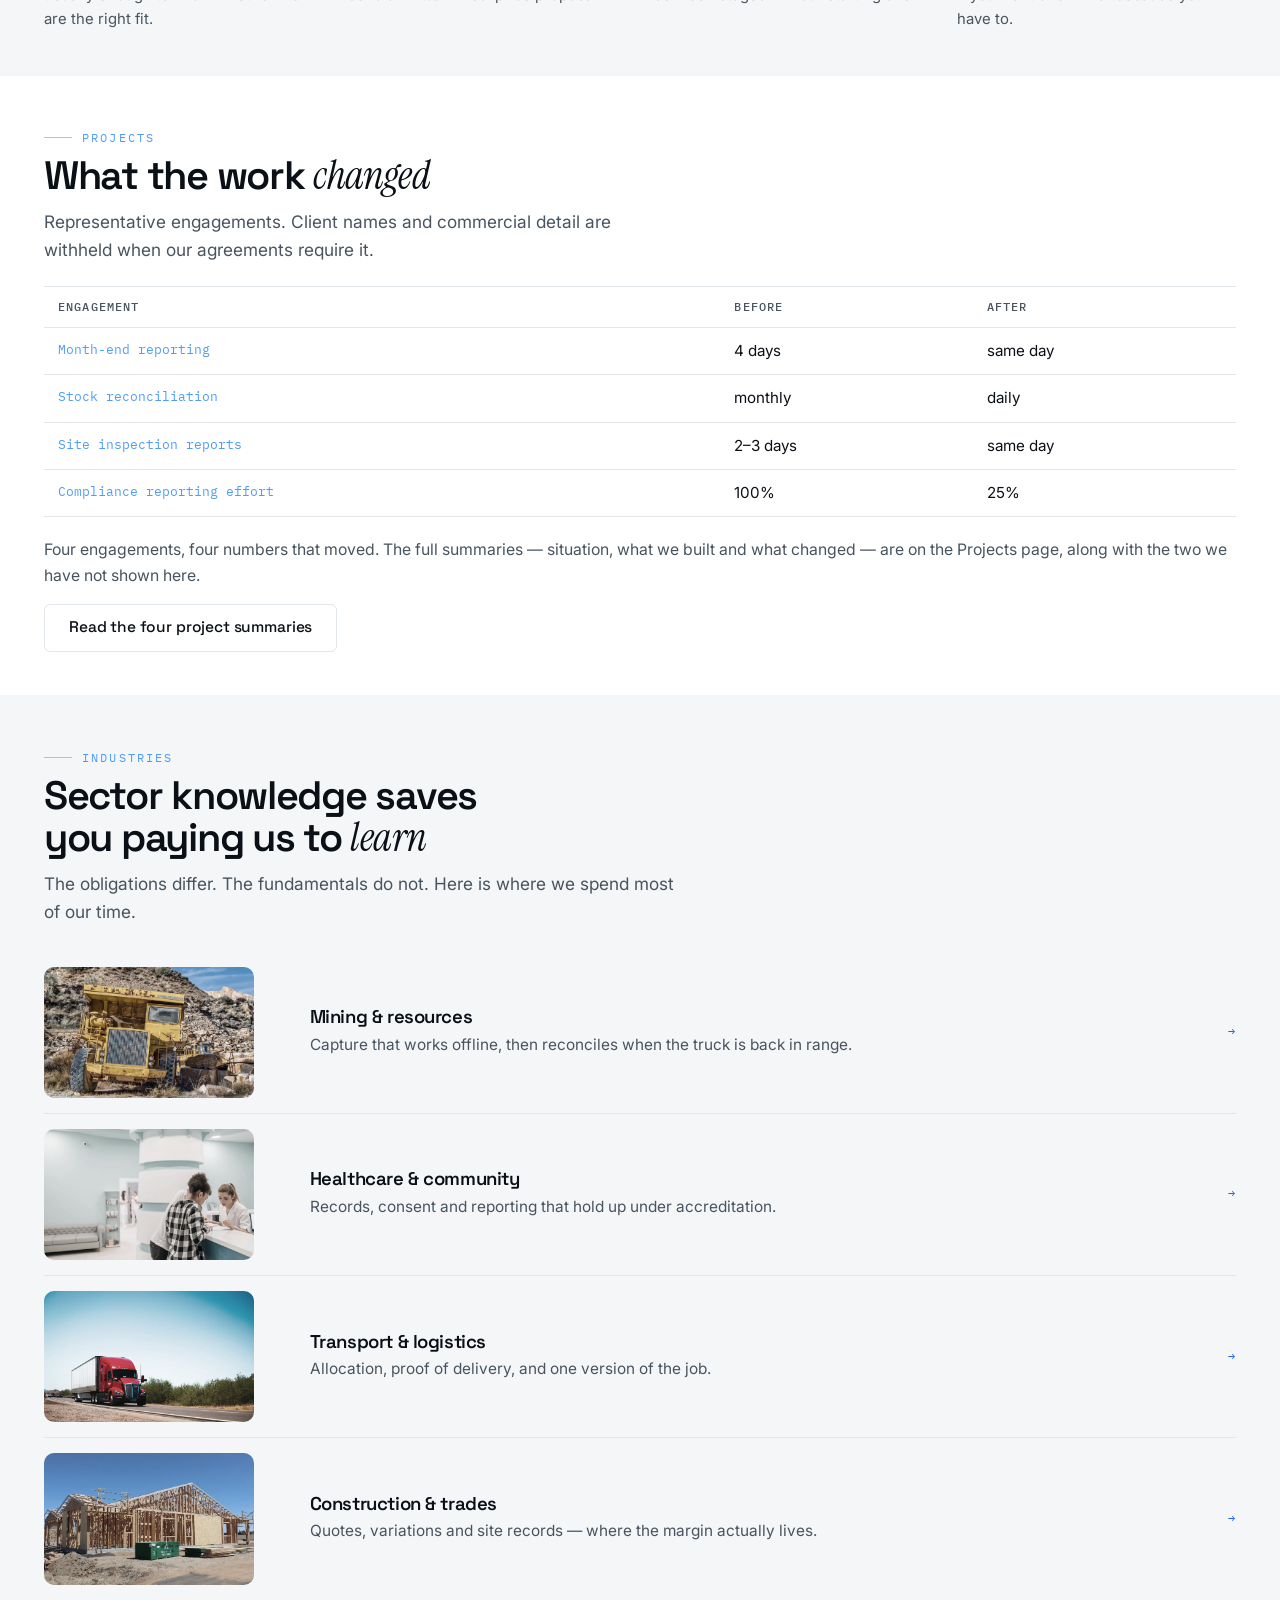
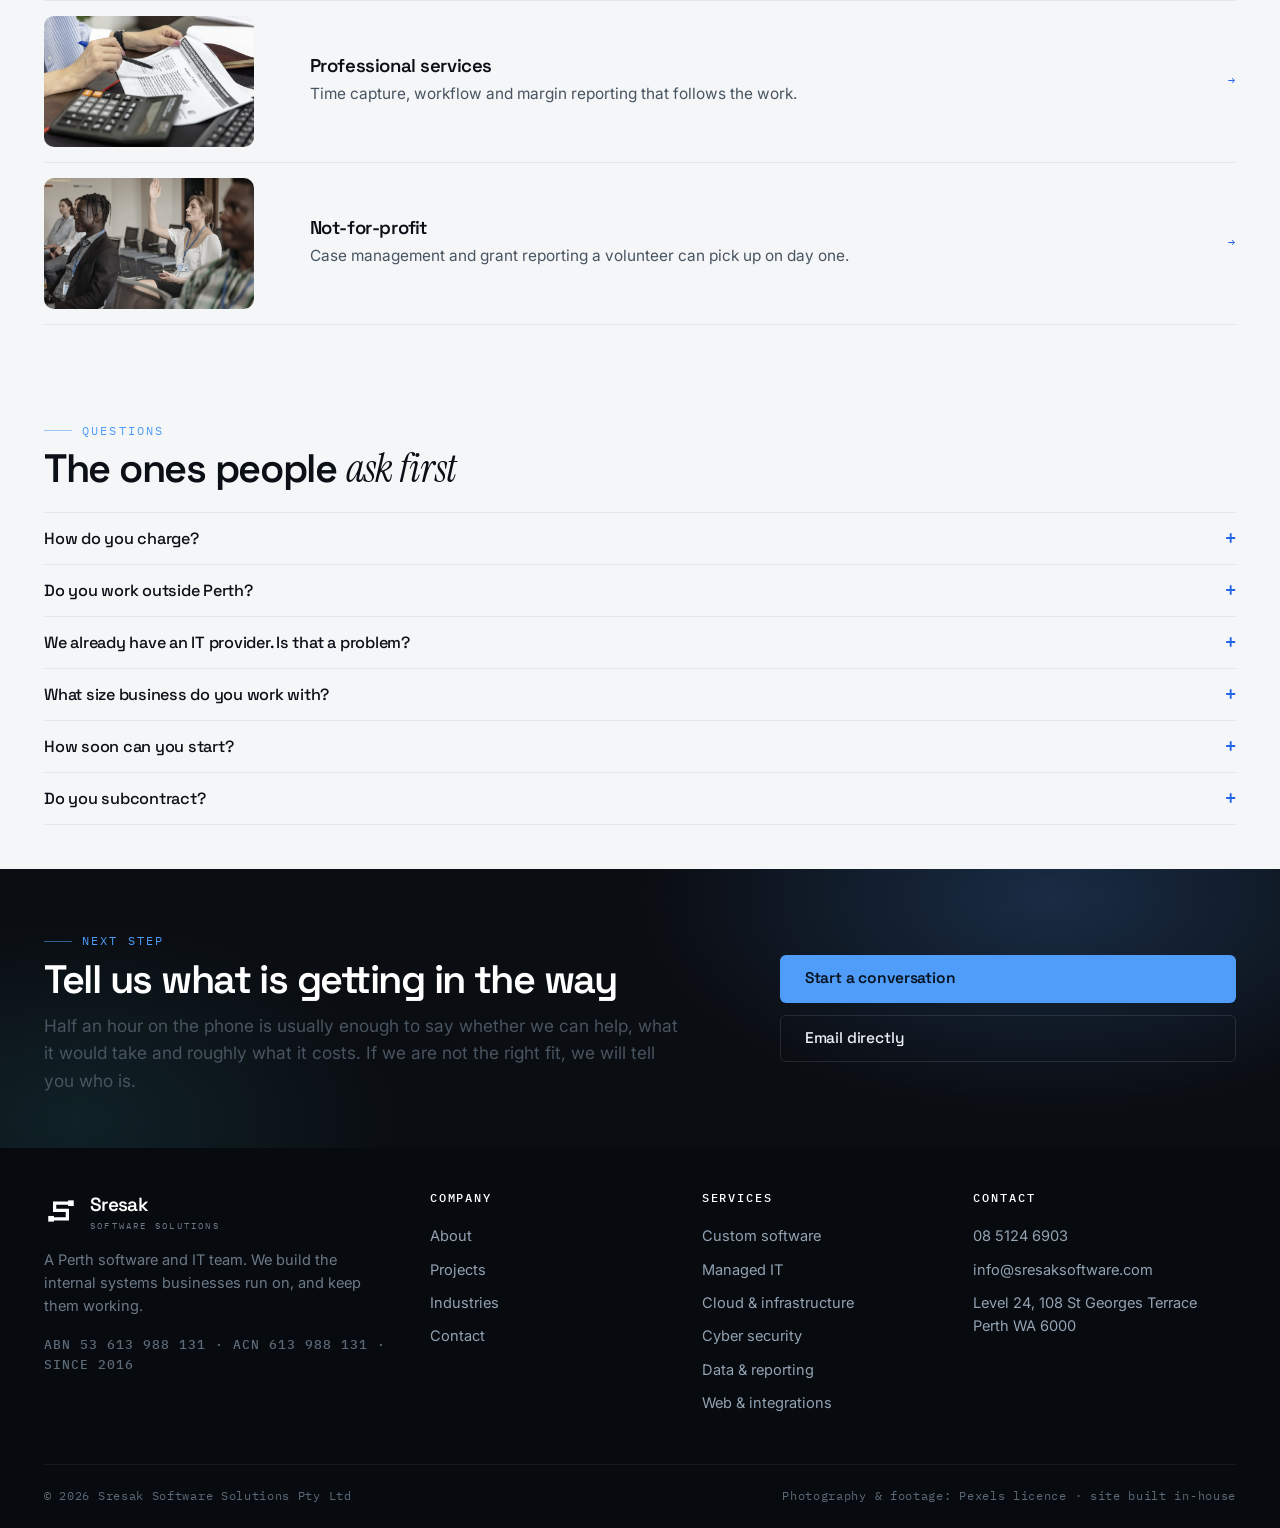
==== commit 935227d5: "Remove the Contact 'Servicing' row; every call to action now unique per page - Contact: dropped the " ====
--- a/index.html
+++ b/index.html
@@ -12,7 +12,7 @@
 <meta property="og:title" content="Sresak Software Solutions | Software, IT & Cloud for Perth Businesses">
 <meta property="og:description" content="Perth software and IT team. We build the internal tools businesses actually use, keep the infrastructure behind them running, and answer the phone when it breaks.">
 <meta property="og:url" content="https://sresaksoftware.com/">
-<meta property="og:image" content="https://sresaksoftware.com/assets/img/og-index.jpg">
+<meta property="og:image" content="https://sresaksoftware.com/assets/img/og-index.jpg?v=9">
 <meta name="twitter:card" content="summary_large_image">
 <link rel="icon" href="/favicon.svg" type="image/svg+xml">
 <link rel="apple-touch-icon" href="/favicon.svg">
@@ -20,7 +20,7 @@
 <link rel="preconnect" href="https://fonts.googleapis.com">
 <link rel="preconnect" href="https://fonts.gstatic.com" crossorigin>
 <link href="https://fonts.googleapis.com/css2?family=Instrument+Serif:ital@0;1&family=Space+Grotesk:wght@500;600&family=Inter:wght@400;500;600&family=IBM+Plex+Mono:wght@400;500&display=swap" rel="stylesheet">
-<link rel="stylesheet" href="/assets/css/site.css">
+<link rel="stylesheet" href="/assets/css/site.css?v=9">
 <script type="application/ld+json">
 {"@context":"https://schema.org","@type":"ProfessionalService","name":"Sresak Software Solutions","url":"https://sresaksoftware.com",
 "email":"info@sresaksoftware.com","telephone":"+61851246903","areaServed":"Perth, Western Australia",
@@ -310,6 +310,6 @@
   </div>
 </footer>
 <button class="totop" type="button" aria-label="Back to top">↑</button>
-<script src="/assets/js/site.js" defer></script>
+<script src="/assets/js/site.js?v=9" defer></script>
 </body>
 </html>
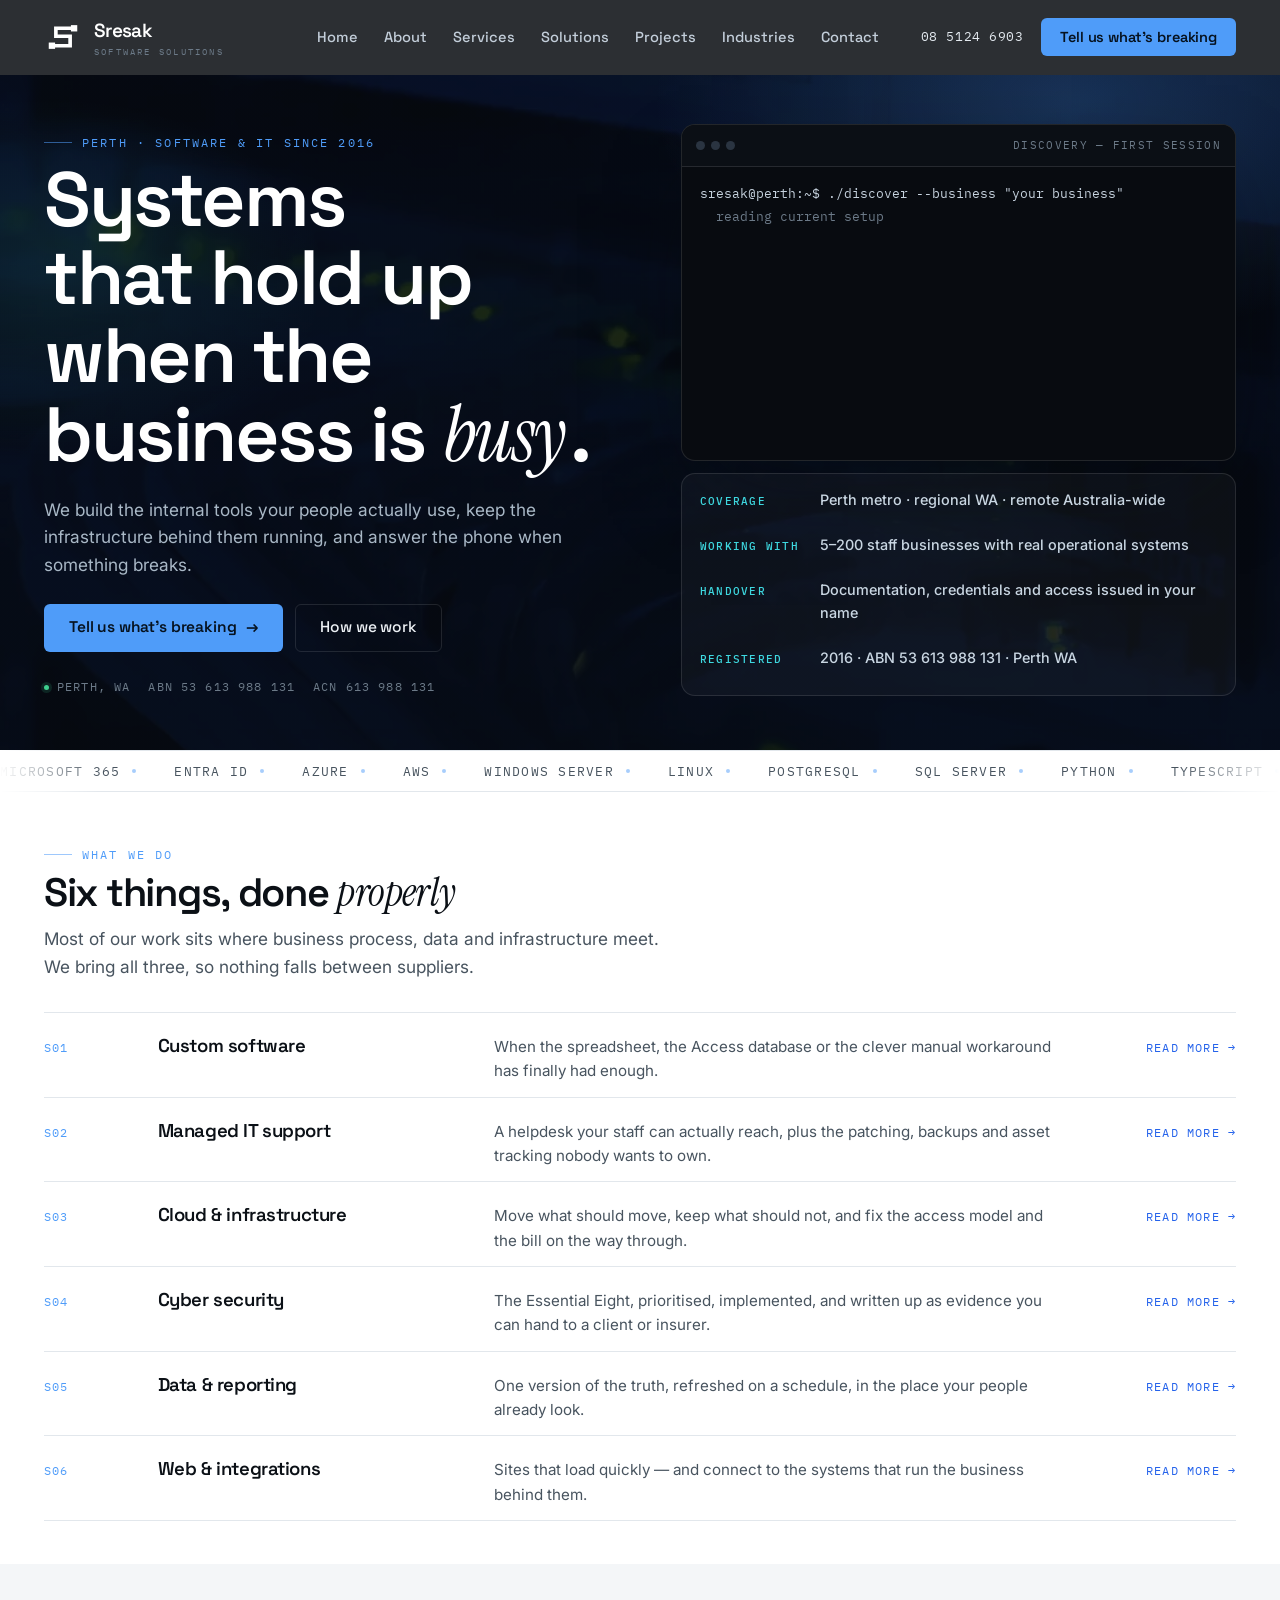
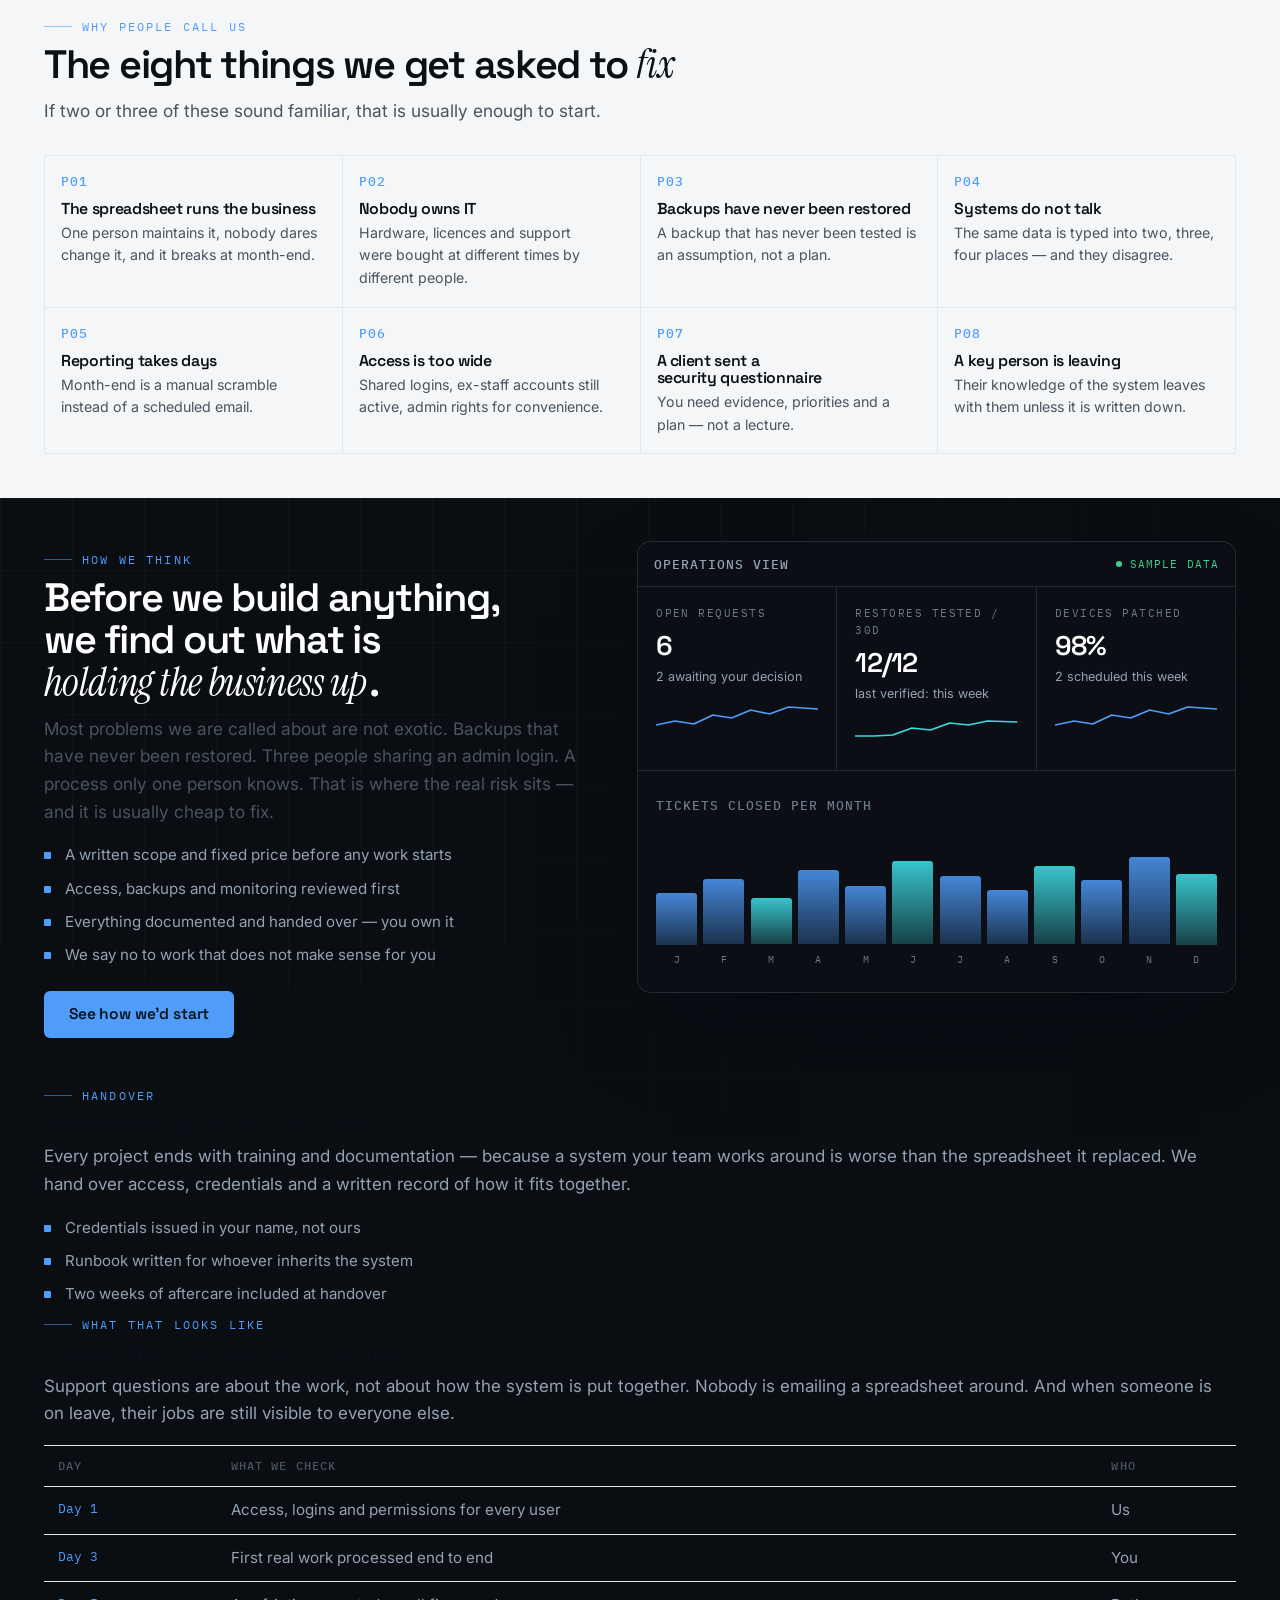
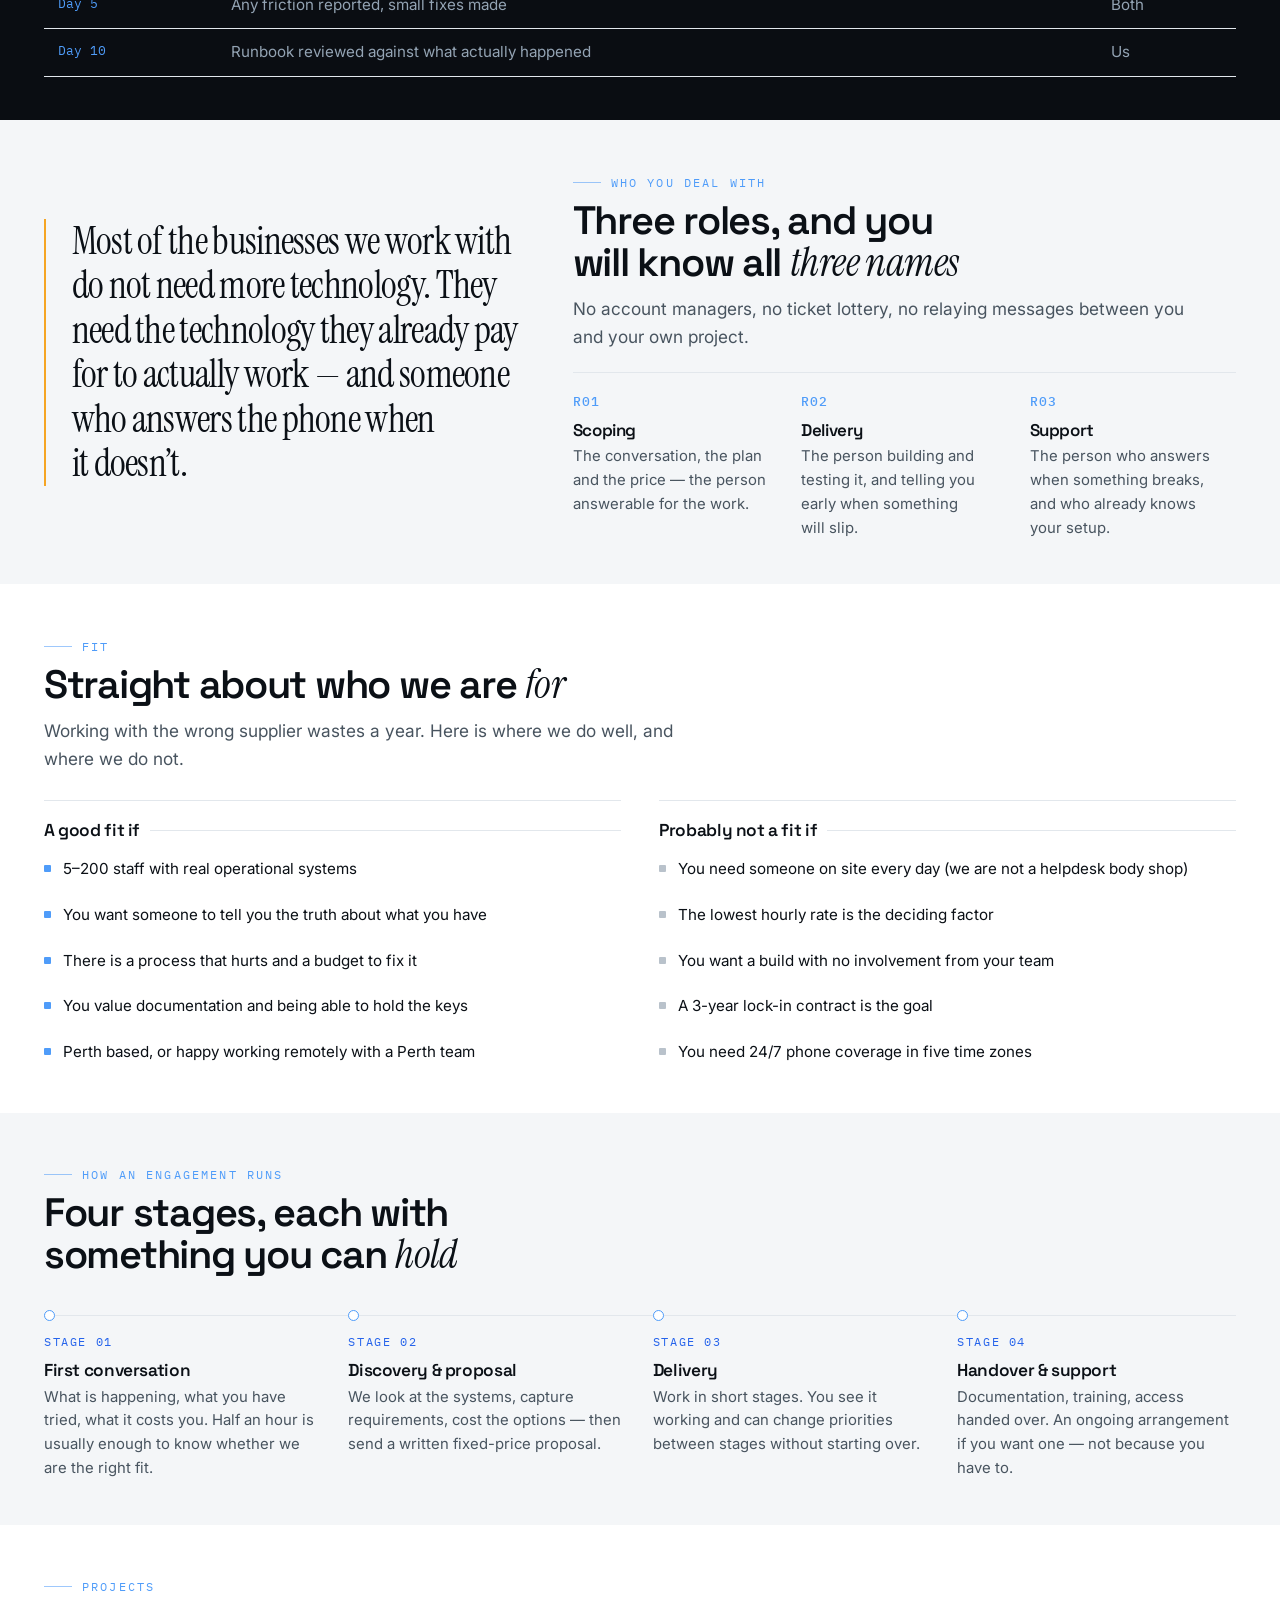
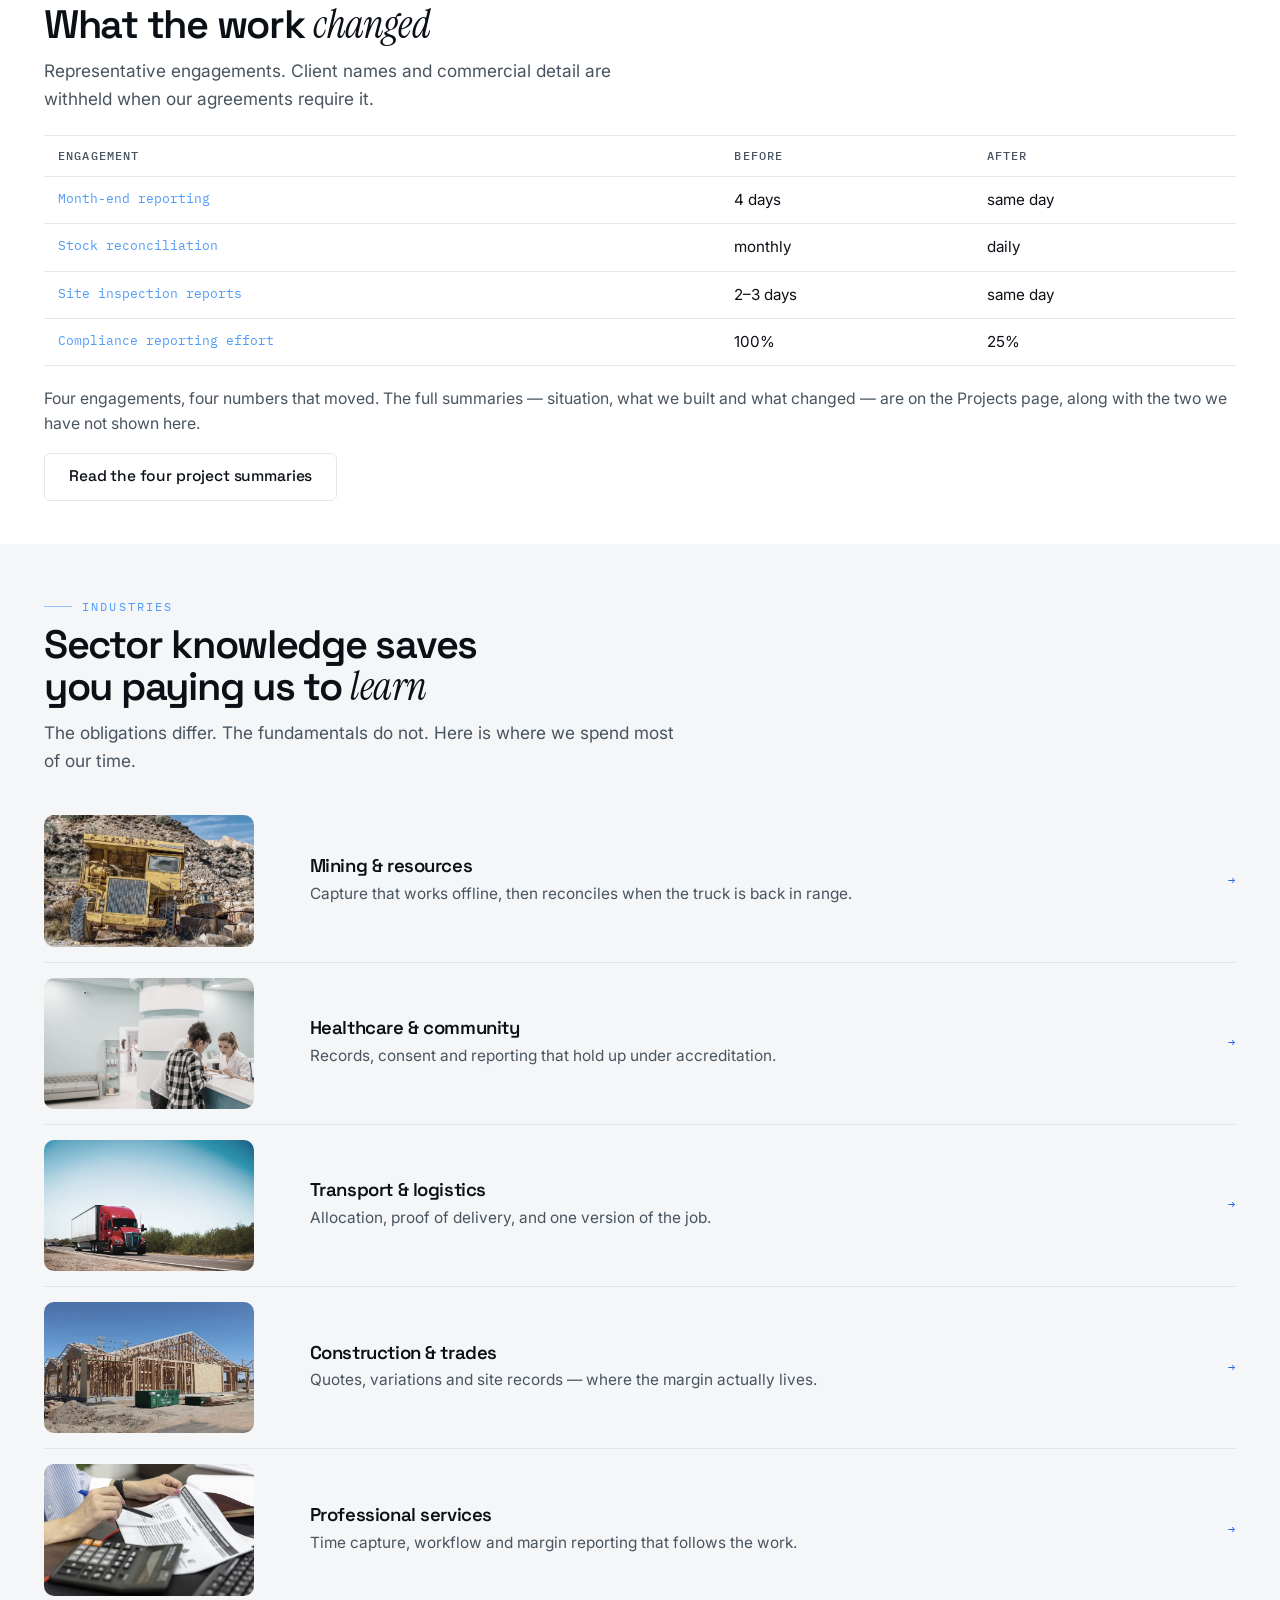
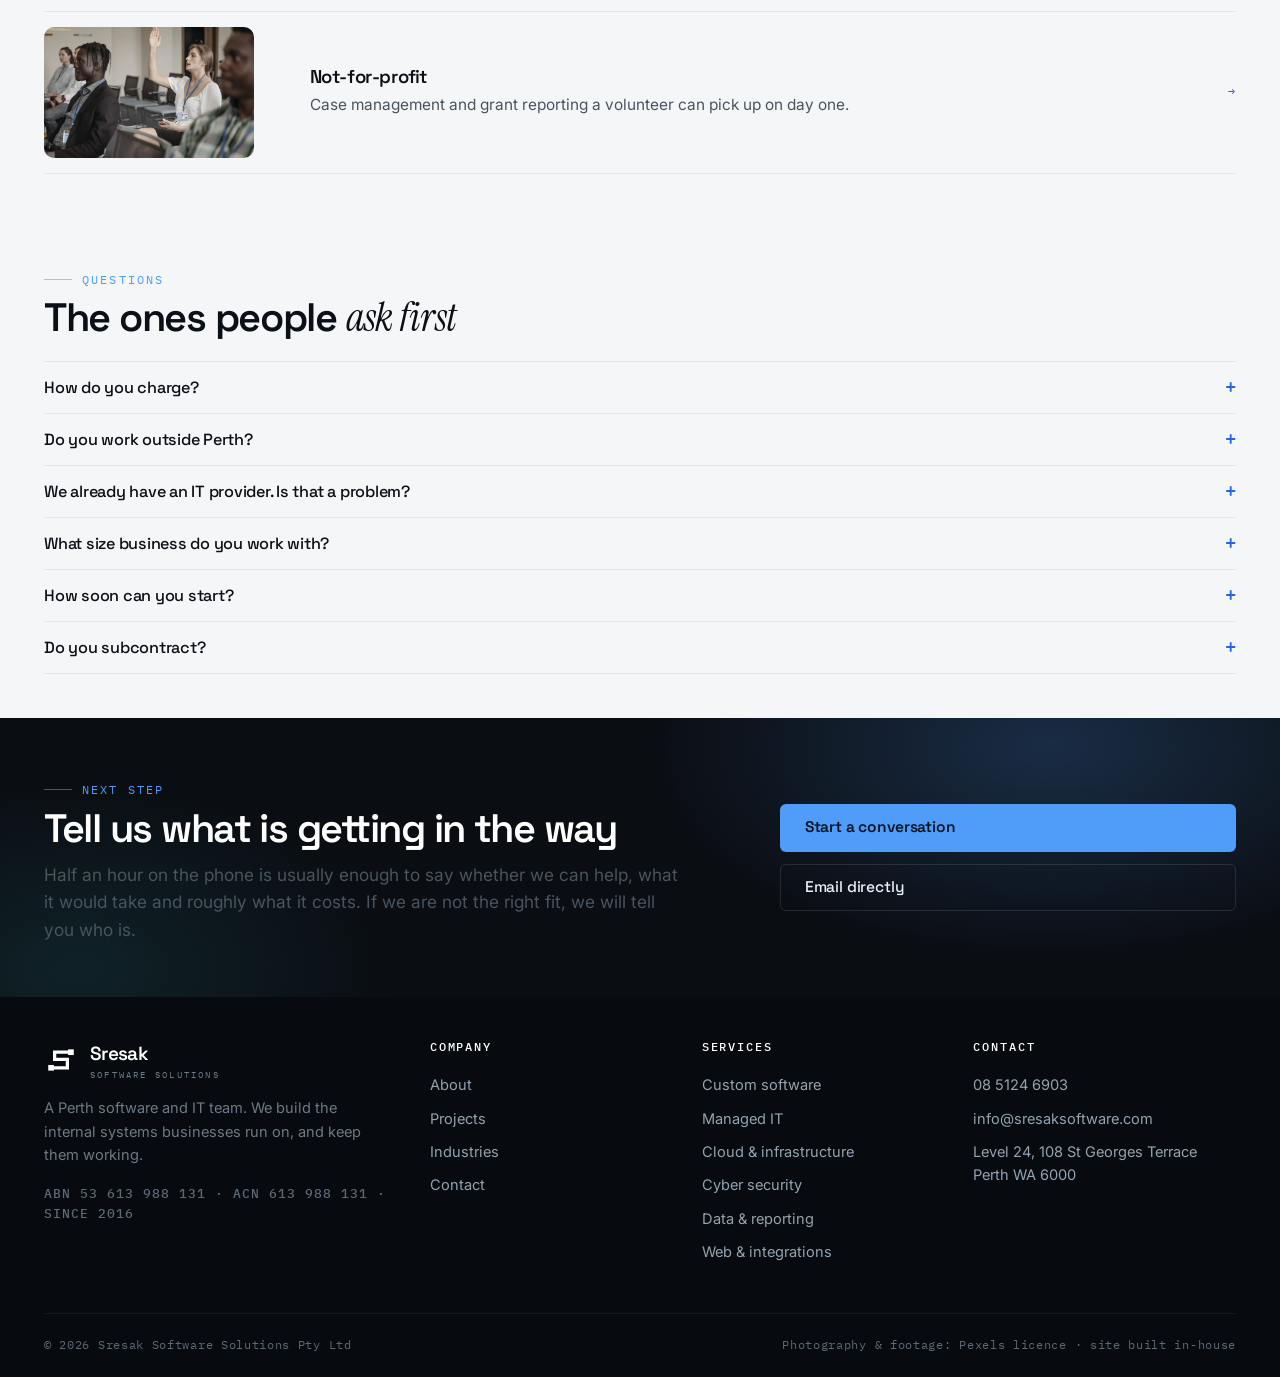
==== commit d943c7b6: "v12: wide-screen proportions - container now scales with the viewport (1320 -> 2160) instead of a fi" ====
--- a/index.html
+++ b/index.html
@@ -12,7 +12,7 @@
 <meta property="og:title" content="Sresak Software Solutions | Software, IT & Cloud for Perth Businesses">
 <meta property="og:description" content="Perth software and IT team. We build the internal tools businesses actually use, keep the infrastructure behind them running, and answer the phone when it breaks.">
 <meta property="og:url" content="https://sresaksoftware.com/">
-<meta property="og:image" content="https://sresaksoftware.com/assets/img/og-index.jpg?v=9">
+<meta property="og:image" content="https://sresaksoftware.com/assets/img/og-index.jpg?v=12">
 <meta name="twitter:card" content="summary_large_image">
 <link rel="icon" href="/favicon.svg" type="image/svg+xml">
 <link rel="apple-touch-icon" href="/favicon.svg">
@@ -20,7 +20,7 @@
 <link rel="preconnect" href="https://fonts.googleapis.com">
 <link rel="preconnect" href="https://fonts.gstatic.com" crossorigin>
 <link href="https://fonts.googleapis.com/css2?family=Instrument+Serif:ital@0;1&family=Space+Grotesk:wght@500;600&family=Inter:wght@400;500;600&family=IBM+Plex+Mono:wght@400;500&display=swap" rel="stylesheet">
-<link rel="stylesheet" href="/assets/css/site.css?v=9">
+<link rel="stylesheet" href="/assets/css/site.css?v=12">
 <script type="application/ld+json">
 {"@context":"https://schema.org","@type":"ProfessionalService","name":"Sresak Software Solutions","url":"https://sresaksoftware.com",
 "email":"info@sresaksoftware.com","telephone":"+61851246903","areaServed":"Perth, Western Australia",
@@ -95,28 +95,34 @@
     <div style="margin-top:32px">
       <div class="rows"><div class="row reveal">
   <div class="row__idx">S01</div>
-  <div><h3>Custom software</h3></div>
-  <div><p>When the spreadsheet, the Access database or the clever manual workaround has finally had enough.</p><a class="row__link" href="/services.html#software">Read more</a></div>
+  <div class="row__title"><h3>Custom software</h3></div>
+  <div class="row__body"><p>When the spreadsheet, the Access database or the clever manual workaround has finally had enough.</p></div>
+  <div class="row__act"><a class="row__link" href="/services.html#software">Read more <span class="ar">→</span></a></div>
 </div><div class="row reveal">
   <div class="row__idx">S02</div>
-  <div><h3>Managed IT support</h3></div>
-  <div><p>A helpdesk your staff can actually reach, plus the patching, backups and asset tracking nobody wants to own.</p><a class="row__link" href="/services.html#support">Read more</a></div>
+  <div class="row__title"><h3>Managed IT support</h3></div>
+  <div class="row__body"><p>A helpdesk your staff can actually reach, plus the patching, backups and asset tracking nobody wants to own.</p></div>
+  <div class="row__act"><a class="row__link" href="/services.html#support">Read more <span class="ar">→</span></a></div>
 </div><div class="row reveal">
   <div class="row__idx">S03</div>
-  <div><h3>Cloud &amp; infrastructure</h3></div>
-  <div><p>Move what should move, keep what should not, and fix the access model and the bill on the way through.</p><a class="row__link" href="/services.html#cloud">Read more</a></div>
+  <div class="row__title"><h3>Cloud &amp; infrastructure</h3></div>
+  <div class="row__body"><p>Move what should move, keep what should not, and fix the access model and the bill on the way through.</p></div>
+  <div class="row__act"><a class="row__link" href="/services.html#cloud">Read more <span class="ar">→</span></a></div>
 </div><div class="row reveal">
   <div class="row__idx">S04</div>
-  <div><h3>Cyber security</h3></div>
-  <div><p>The Essential Eight, prioritised, implemented, and written up as evidence you can hand to a client or insurer.</p><a class="row__link" href="/services.html#security">Read more</a></div>
+  <div class="row__title"><h3>Cyber security</h3></div>
+  <div class="row__body"><p>The Essential Eight, prioritised, implemented, and written up as evidence you can hand to a client or insurer.</p></div>
+  <div class="row__act"><a class="row__link" href="/services.html#security">Read more <span class="ar">→</span></a></div>
 </div><div class="row reveal">
   <div class="row__idx">S05</div>
-  <div><h3>Data &amp; reporting</h3></div>
-  <div><p>One version of the truth, refreshed on a schedule, in the place your people already look.</p><a class="row__link" href="/services.html#data">Read more</a></div>
+  <div class="row__title"><h3>Data &amp; reporting</h3></div>
+  <div class="row__body"><p>One version of the truth, refreshed on a schedule, in the place your people already look.</p></div>
+  <div class="row__act"><a class="row__link" href="/services.html#data">Read more <span class="ar">→</span></a></div>
 </div><div class="row reveal">
   <div class="row__idx">S06</div>
-  <div><h3>Web &amp; integrations</h3></div>
-  <div><p>Sites that load quickly — and connect to the systems that run the business behind them.</p><a class="row__link" href="/services.html#web">Read more</a></div>
+  <div class="row__title"><h3>Web &amp; integrations</h3></div>
+  <div class="row__body"><p>Sites that load quickly — and connect to the systems that run the business behind them.</p></div>
+  <div class="row__act"><a class="row__link" href="/services.html#web">Read more <span class="ar">→</span></a></div>
 </div></div>
     </div>
   </div>
@@ -310,6 +316,6 @@
   </div>
 </footer>
 <button class="totop" type="button" aria-label="Back to top">↑</button>
-<script src="/assets/js/site.js?v=9" defer></script>
+<script src="/assets/js/site.js?v=12" defer></script>
 </body>
 </html>
--- a/assets/css/site.css
+++ b/assets/css/site.css
@@ -589,7 +589,7 @@
 .lede-sm{font-size:15.8px;color:var(--t-dark-2)}
 
 /* ==========================================================================
-   v4 — density pass (Ethan: "整个网站构建很宽松，留白很多")
+   v4 - density pass: tighter vertical rhythm everywhere
    Later rules win; this block tightens the vertical rhythm everywhere.
    ========================================================================== */
 :root{
@@ -663,3 +663,50 @@
 .hero__right{align-content:stretch}
 .console{display:flex;flex-direction:column}
 .console__body{flex:1 1 auto;min-height:246px}
+
+/* ==========================================================================
+   v12 — wide-screen proportions
+   The container was capped at 1240px, which left huge empty margins on large
+   monitors (340px at 1920, 660px at 2560, 1100px at 3440). It now scales with
+   the viewport and the type scale grows with it.
+   ========================================================================== */
+.wrap{width:min(1320px,100% - var(--pad)*2)}
+
+/* rows: fill the whole width with a right-aligned action at the far edge */
+.row{grid-template-columns:88px minmax(210px,.85fr) minmax(0,1.55fr) minmax(150px,max-content);
+  align-items:baseline}
+.row__act{text-align:right;white-space:nowrap}
+.row__act .row__link{display:inline-flex;align-items:center;gap:8px}
+.row__act .ar{transition:transform .25s var(--ease)}
+.row:hover .row__act .ar{transform:translateX(4px)}
+@media(max-width:900px){
+  .row{grid-template-columns:64px 1fr;row-gap:8px}
+  .row__body{grid-column:2}
+  .row__act{grid-column:2;text-align:left;margin-top:6px}
+}
+
+@media(min-width:1600px){
+  .wrap{width:min(1520px,94vw)}
+  body{font-size:17.5px}
+  :root{--fs-display:clamp(5rem,4.6vw,6rem); --fs-h1:clamp(2.4rem,3.4vw,3.9rem);
+        --fs-h2:clamp(1.9rem,2.5vw,3rem); --fs-lede:clamp(1.12rem,1.15vw,1.4rem)}
+  .hero h1{max-width:24ch}
+  .section{padding:clamp(40px,3.4vw,62px) 0}
+}
+@media(min-width:1900px){
+  .wrap{width:min(1660px,92vw)}
+  body{font-size:18px}
+  :root{--fs-display:clamp(4.6rem,4.5vw,6.6rem); --fs-h2:clamp(2.1rem,2.6vw,3.4rem)}
+  .hero h1{max-width:25ch}
+  .row{grid-template-columns:96px minmax(230px,.9fr) minmax(0,1.6fr) minmax(160px,max-content)}
+}
+@media(min-width:2300px){
+  .wrap{width:min(2000px,88vw)}
+  body{font-size:18.5px}
+  .grid.g-auto{grid-template-columns:repeat(auto-fit,minmax(300px,1fr))}
+  :root{--fs-display:clamp(5rem,4.4vw,7rem)}
+}
+@media(min-width:2800px){
+  .wrap{width:min(2160px,84vw)}
+  body{font-size:19px}
+}
